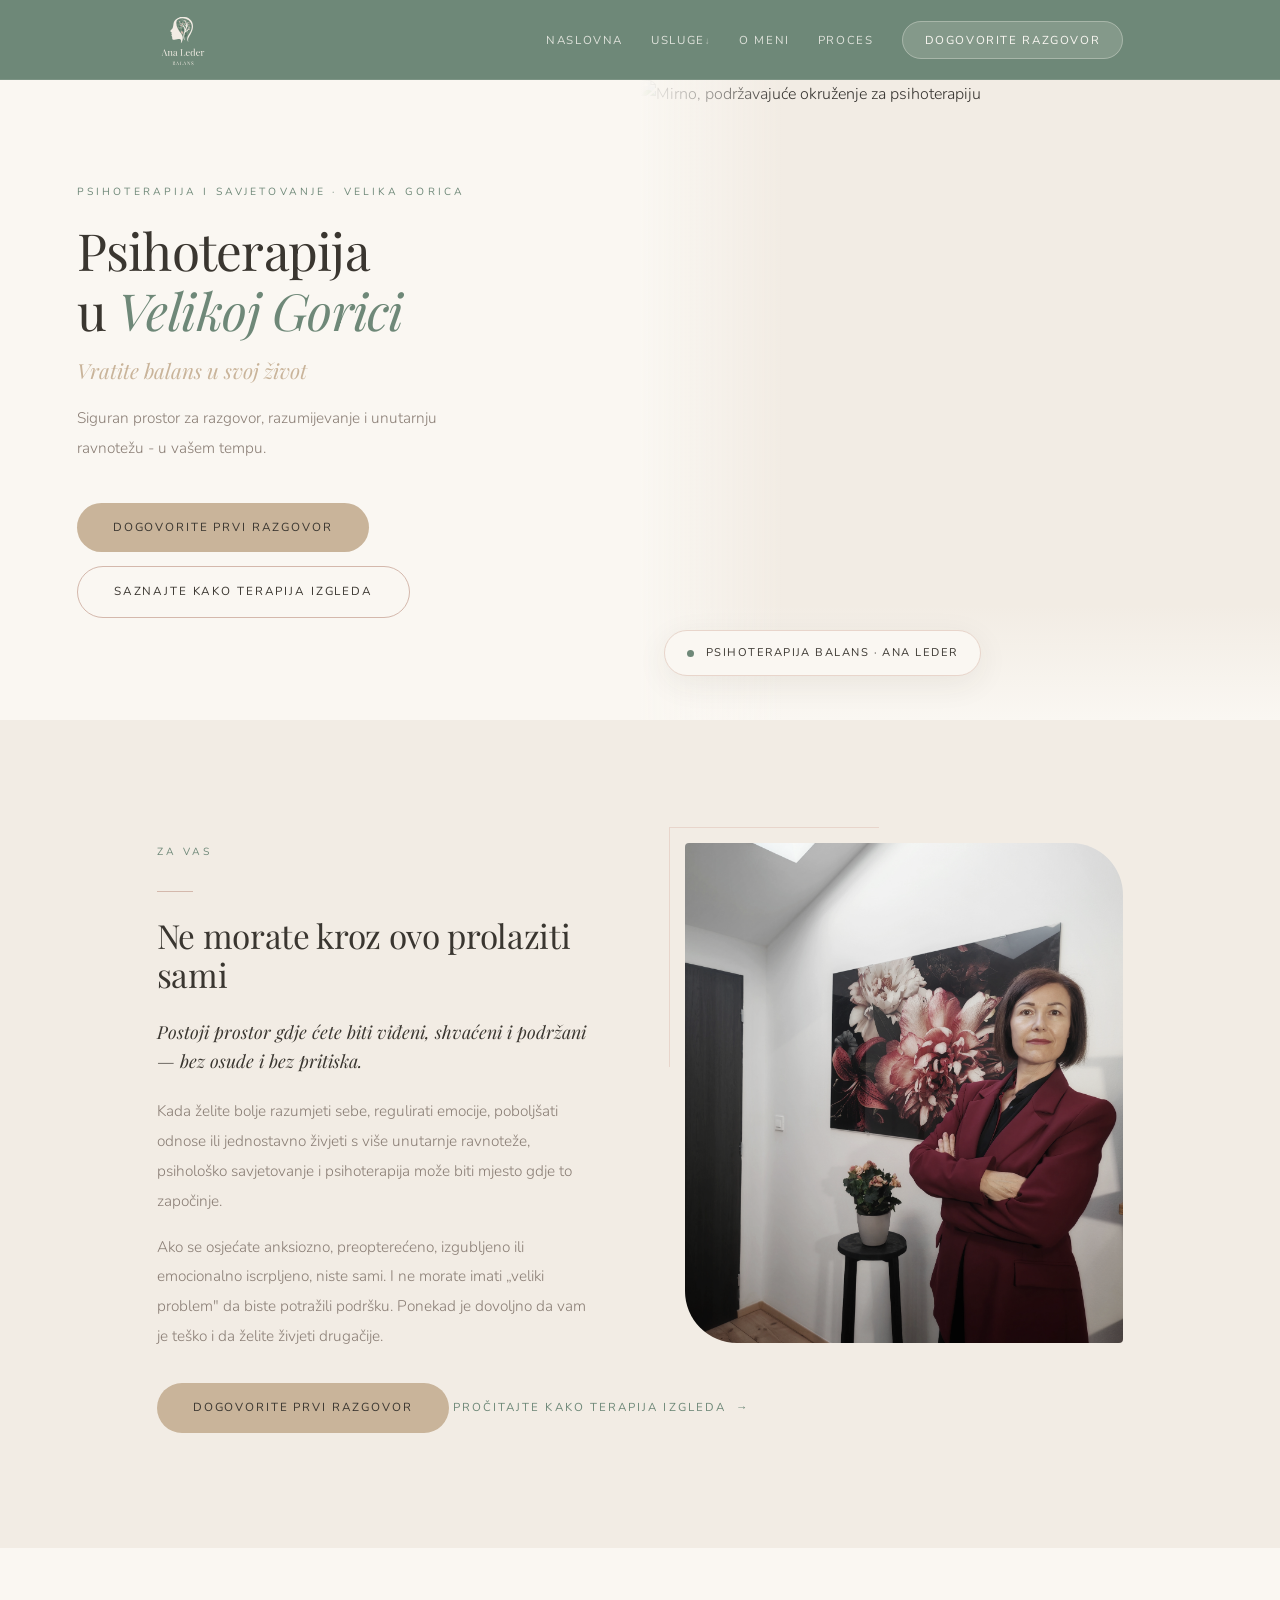
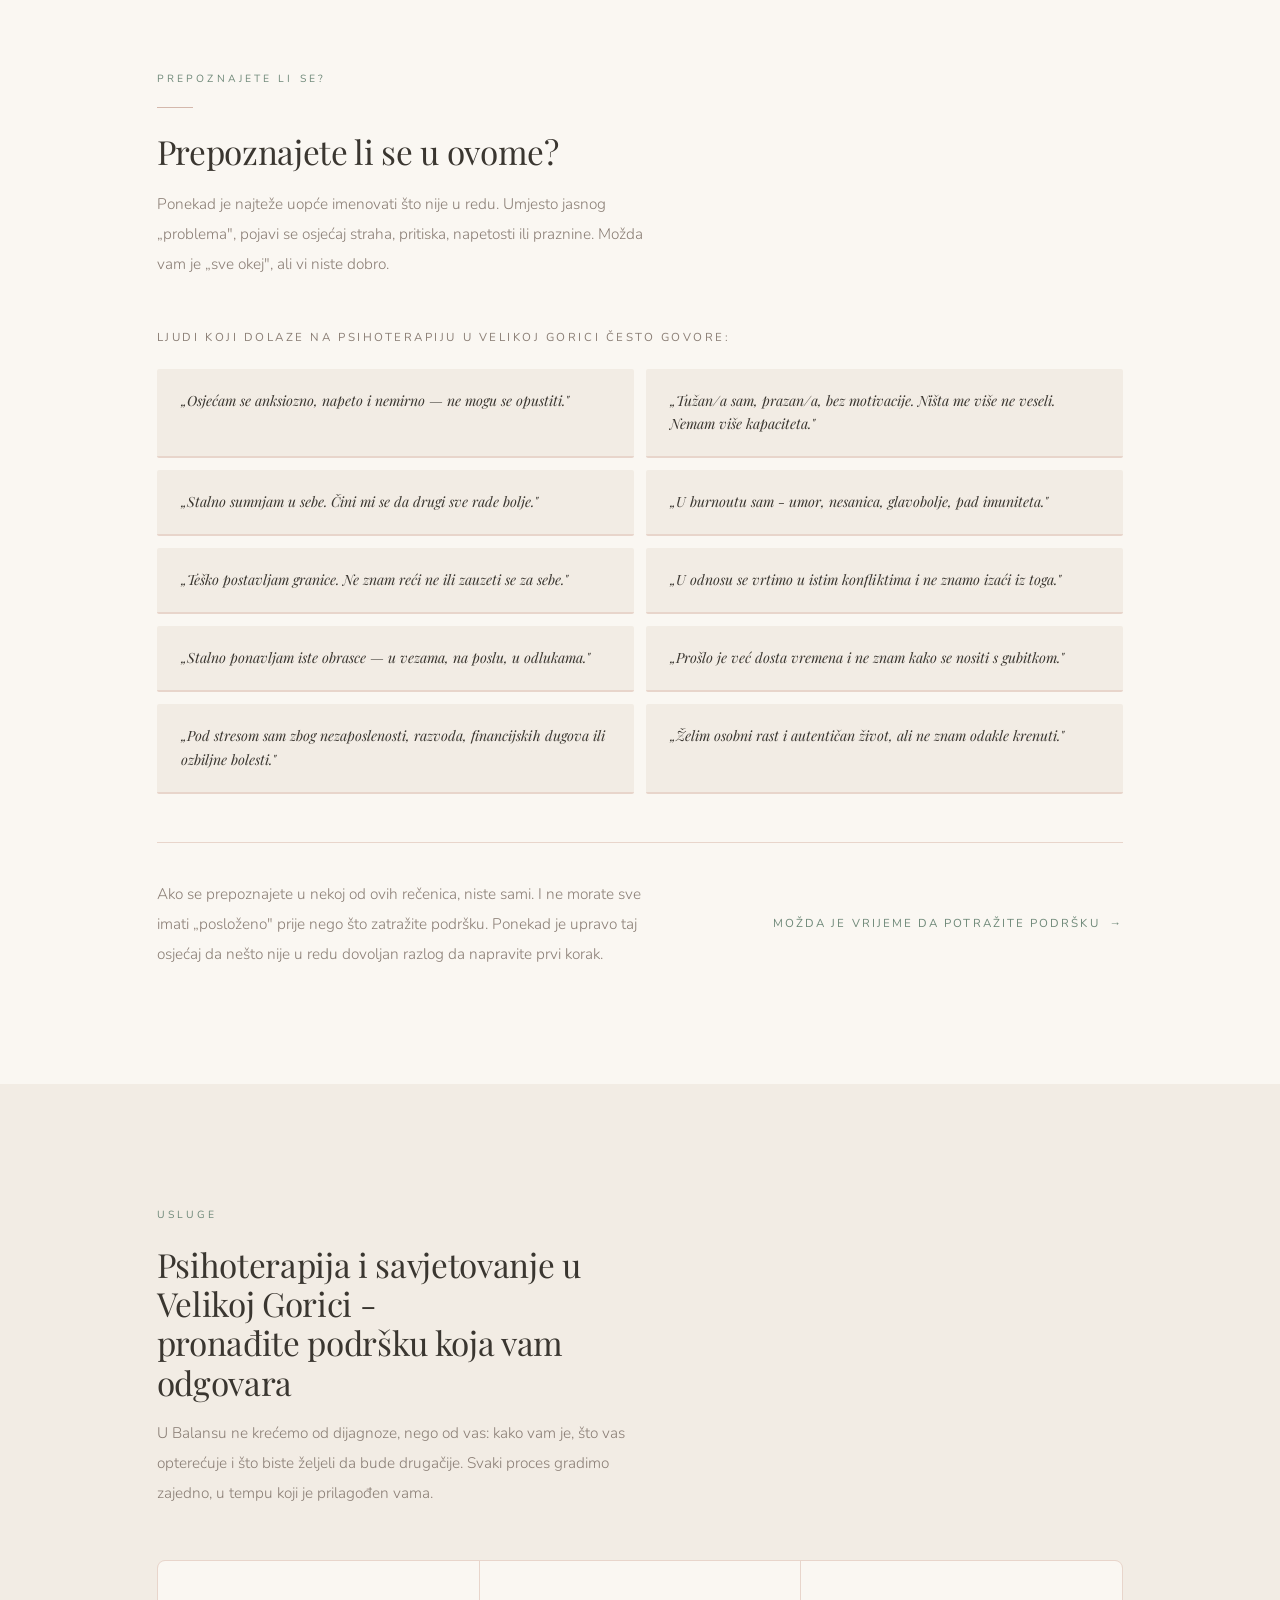
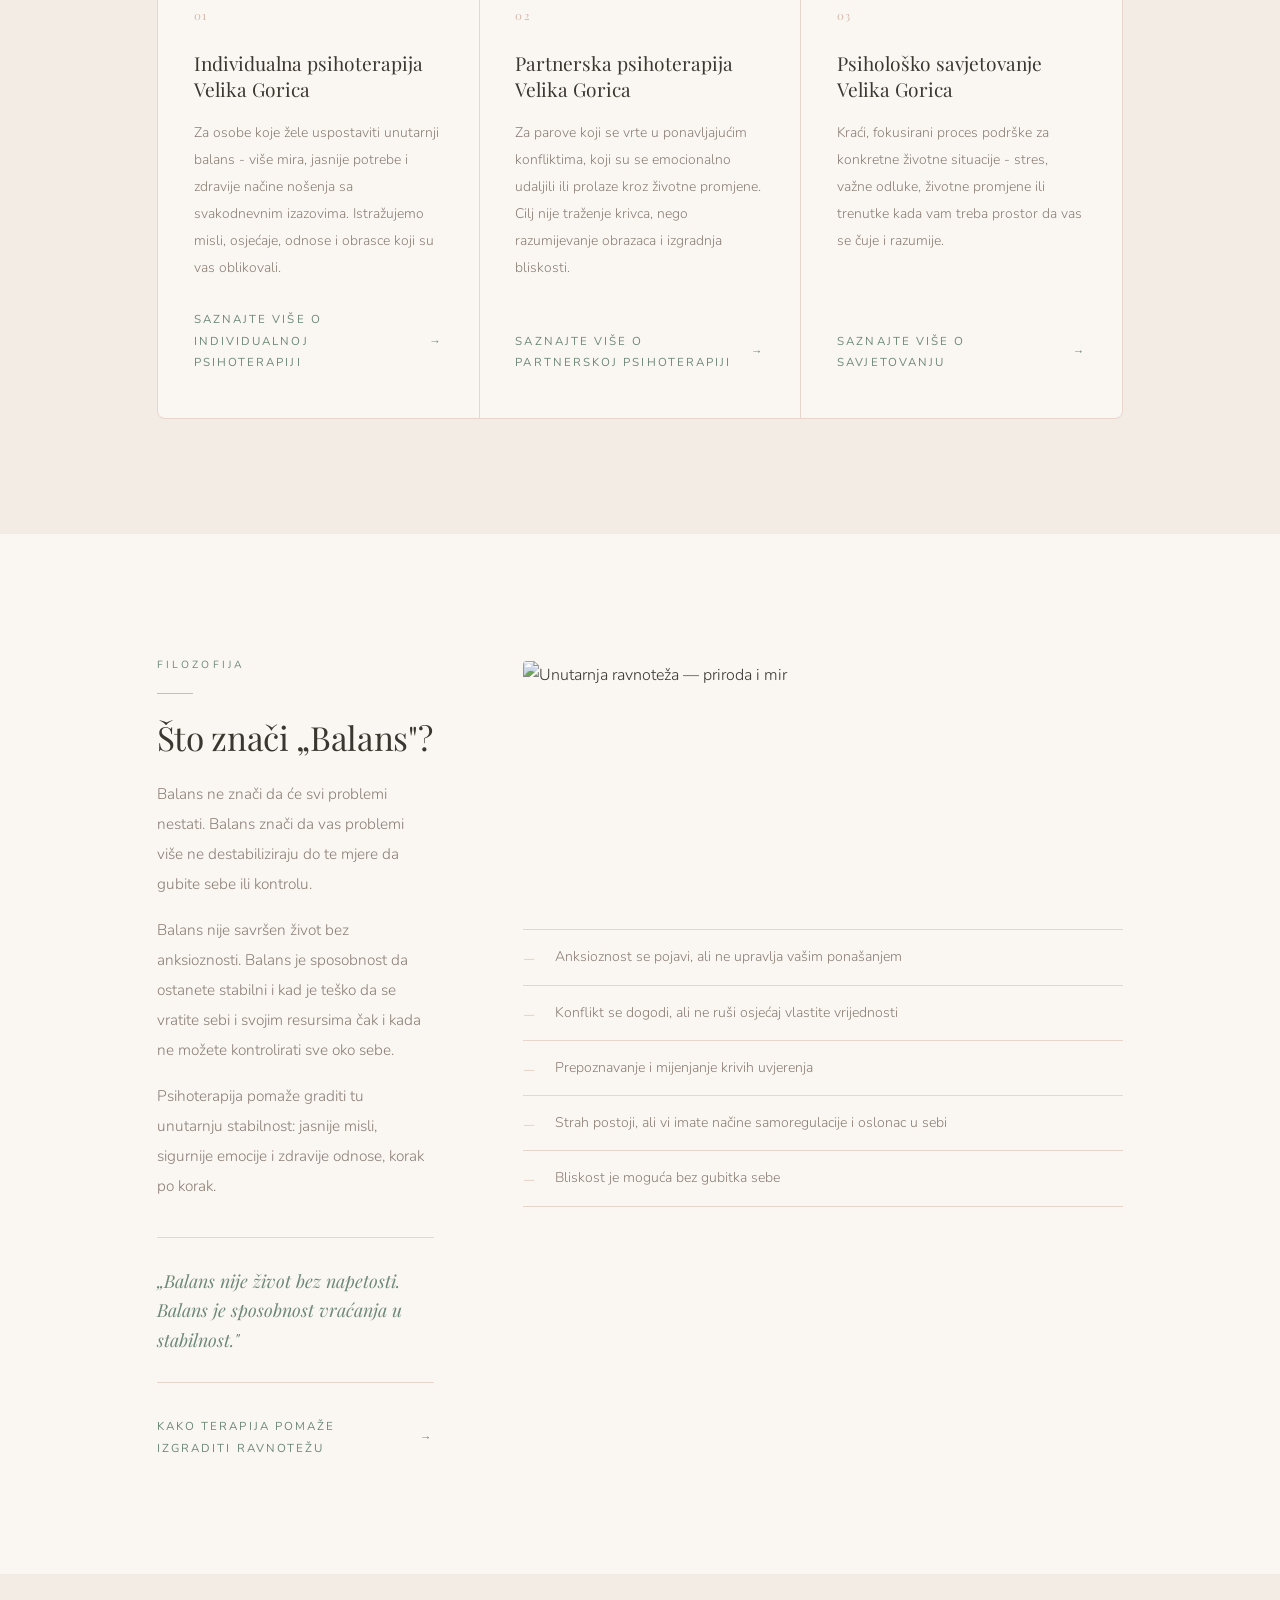
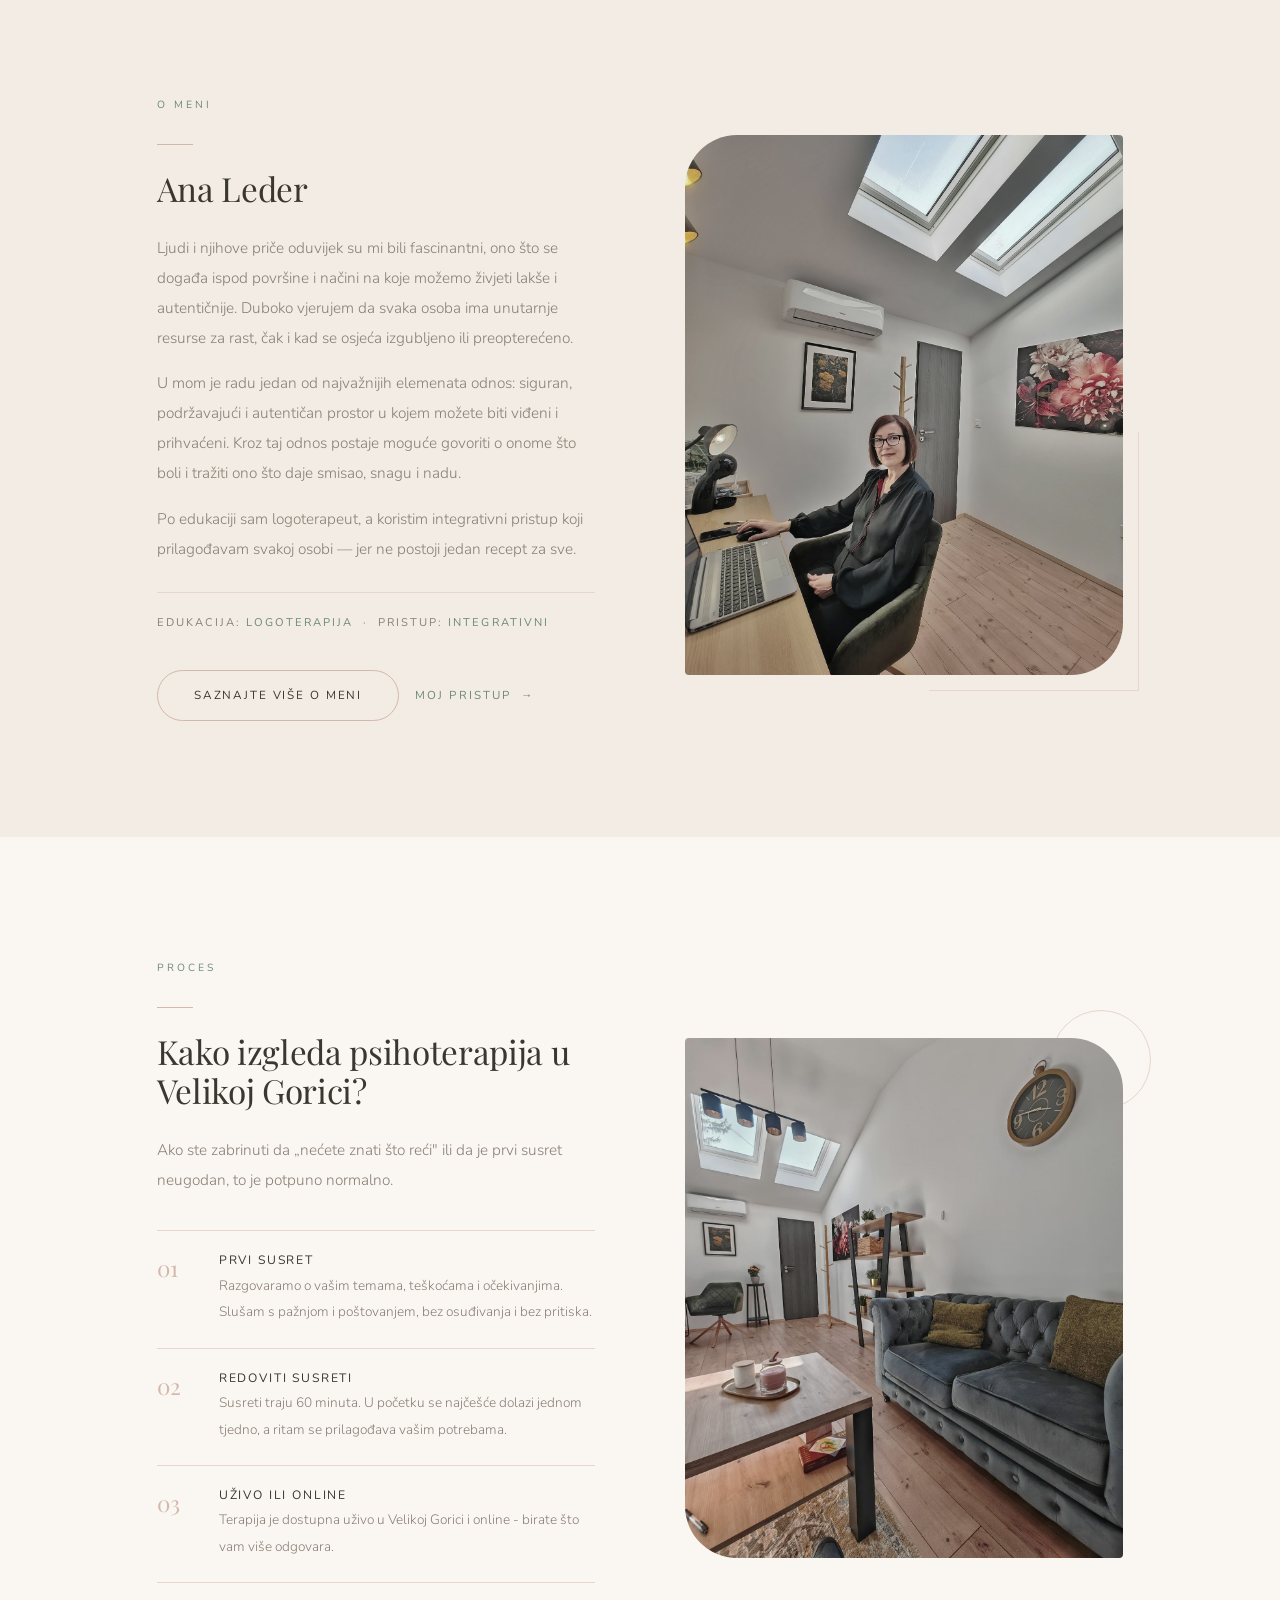
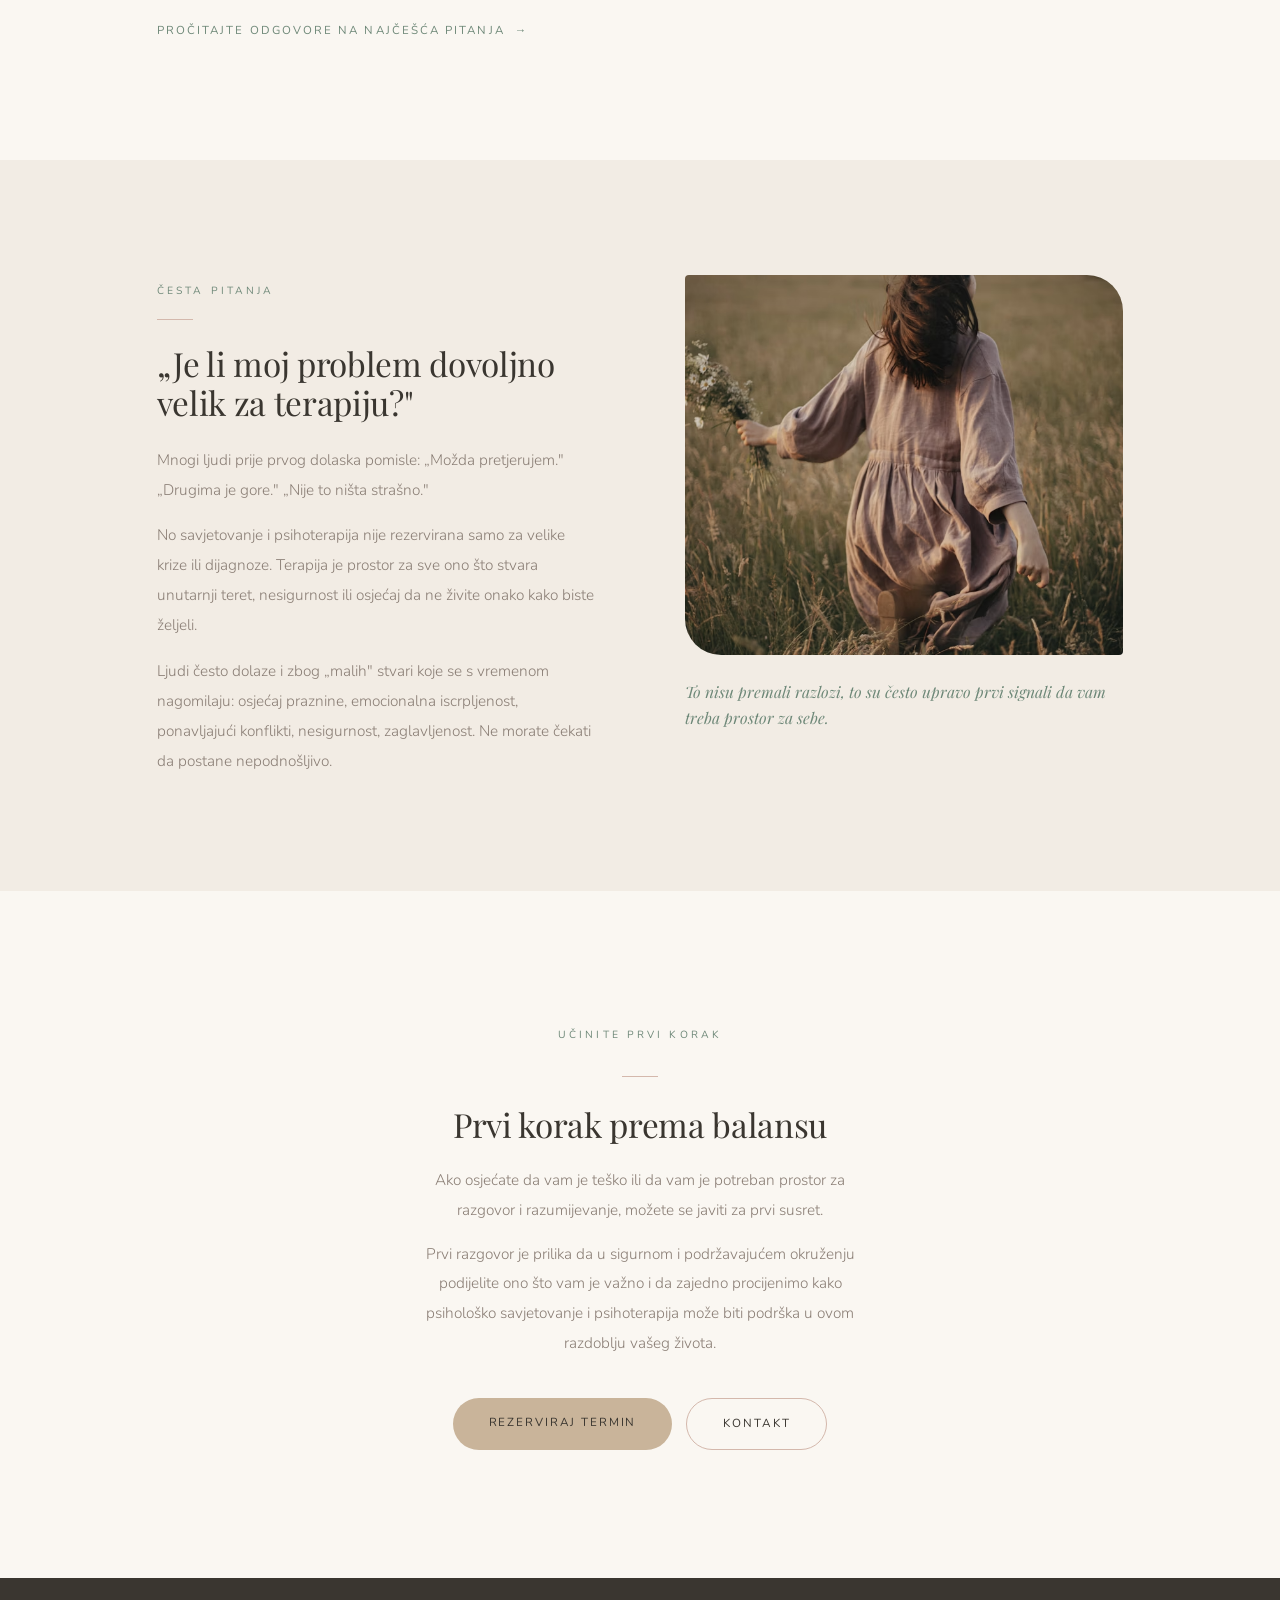
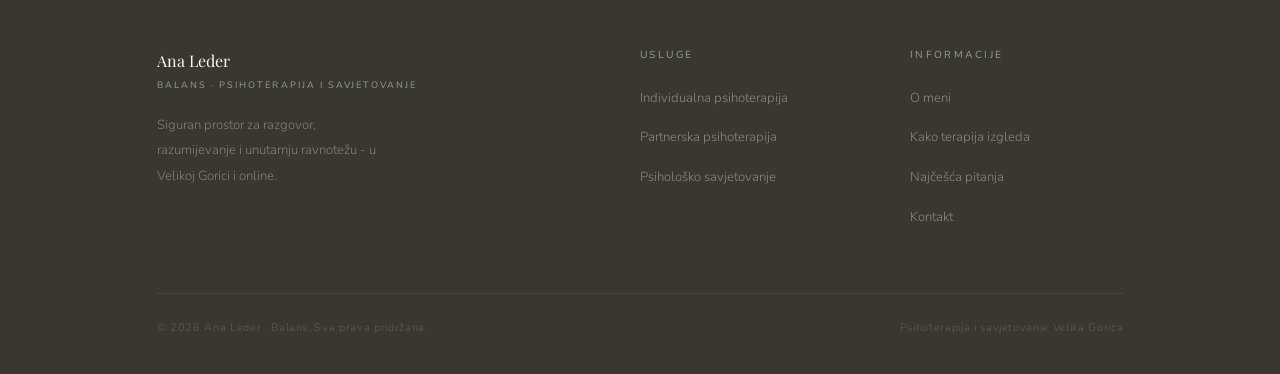
==== index.html @ d1ab754a "Update index.html" ====
<!DOCTYPE html>
<html lang="hr">
<head>
  <meta name="google-site-verification" content="-kLw0ZuczAHAKyEQ99xC3GhOdw5gzK8ocdklpjoWKtI" />
  <meta charset="UTF-8" />
  <meta name="viewport" content="width=device-width, initial-scale=1.0" />

  <!-- SEO -->
  <title>Psihoterapija Velika Gorica | Balans — Ana Leder</title>
  <meta name="description" content="Psihoterapija i savjetovanje u Velikoj Gorici. Individualna i partnerska psihoterapija u sigurnom, podržavajućem prostoru." />
  <meta name="robots" content="index, follow" />
  <link rel="canonical" href="https://psihoterapija-balans.hr/index.html" />

  <!-- Open Graph -->
  <meta property="og:title" content="Psihoterapija Velika Gorica | Balans — Ana Leder" />
  <meta property="og:description" content="Siguran prostor za razgovor, razumijevanje i unutarnju ravnotežu — u Velikoj Gorici i online." />
  <meta property="og:type" content="website" />
  <meta property="og:url" content="https://psihoterapija-balans.hr/" />

  <!-- Schema.org — lokalni biznis -->
  <script type="application/ld+json">
  {
    "@context": "https://schema.org",
    "@type": "MedicalBusiness",
    "name": "Balans — Ana Leder, psihoterapija i savjetovanje",
    "url": "https://psihoterapija-balans.hr",
    "telephone": "+385915246237",
    "email": "leder.ana@gmail.com",
    "address": {
      "@type": "PostalAddress",
      "streetAddress": "Zagrebačka ul. 37",
      "addressLocality": "Velika Gorica",
      "postalCode": "10410",
      "addressCountry": "HR"
    },
    "geo": {
      "@type": "GeoCoordinates",
      "latitude": 45.7153,
      "longitude": 16.0753
    },
    "priceRange": "€€",
    "description": "Psihoterapija i psihološko savjetovanje u Velikoj Gorici. Individualna i partnerska psihoterapija."
  }
  </script>

  <!-- Fonts -->
  <link rel="preconnect" href="https://fonts.googleapis.com" />
  <link rel="preconnect" href="https://fonts.gstatic.com" crossorigin />
  <link href="https://fonts.googleapis.com/css2?family=Playfair+Display:ital,wght@0,400;0,500;1,400;1,500&family=Nunito:wght@300;400&display=swap" rel="stylesheet" />

  <!-- Global CSS -->
  <link rel="stylesheet" href="css/style.css" />

  <!-- Stranica-specifični stilovi -->
  <style>

    /* ── PAGE OFFSET za fixed nav ── */
    body { padding-top: 0; }

    /* ══════════════════════════════════════
       SEKCIJA 1 — HERO
    ══════════════════════════════════════ */
    #hero {
      display: grid;
      grid-template-columns: 1fr 1fr;
      min-height: 62vh;
      padding-top: var(--nav-h);
      background: var(--cream);
    }

    .hero-l {
      display: flex; flex-direction: column; justify-content: center;
      padding: clamp(56px,8vw,110px) clamp(24px,4vw,64px) clamp(56px,8vw,110px) clamp(24px,6vw,96px);
    }
    .hero-l .label  { margin-bottom: 18px; }
    .hero-l h1      { margin-bottom: 10px; }
    .hero-l h1 em   { font-style: italic; color: var(--moss); }
    .hero-tagline {
      font-family: 'Playfair Display', serif; font-style: italic;
      font-size: clamp(1rem, 1.7vw, 1.3rem);
      color: var(--tan); margin-bottom: 12px;
    }
    .hero-sub {
      max-width: 44ch; margin-bottom: 40px;
      font-size: clamp(.88rem, 1.2vw, .98rem);
    }
    .hero-actions { display: flex; gap: 14px; flex-wrap: wrap; align-items: center; }

    /* Hero — desna strana slika */
    .hero-r {
      position: relative; overflow: hidden;
      background: var(--canvas);          /* placeholder dok nema slike */
    }
    .hero-r img {
      width: 100%; height: 100%;
      object-fit: cover; object-position: center 30%;
      filter: saturate(.72) brightness(.96);
    }
    /* Fade lijevo i dolje */
    .hero-r::after {
      content: ''; position: absolute; inset: 0;
      background:
        linear-gradient(to right, var(--cream) 0%, transparent 22%),
        linear-gradient(to top, var(--cream) 0%, transparent 18%);
      pointer-events: none;
    }

    /* Badge */
    .hero-badge {
      position: absolute; bottom: 44px; left: 24px; z-index: 2;
      background: var(--cream); border: 1px solid var(--clay-l);
      border-radius: 100px; padding: 12px 22px;
      display: flex; align-items: center; gap: 12px;
      box-shadow: 0 8px 32px rgba(58,54,48,.07);
    }
    .badge-dot { width: 7px; height: 7px; border-radius: 50%; background: var(--moss); flex-shrink: 0; }
    .hero-badge span {
      font-family: 'Nunito', sans-serif; font-size: .7rem; font-weight: 400;
      letter-spacing: .13em; text-transform: uppercase; color: var(--dark);
    }

    /* HERO RESPONSIVE */
    @media (max-width: 860px) {
      #hero { grid-template-columns: 1fr; min-height: auto; }
      .hero-r { display: none; }
      .hero-l { padding: 48px clamp(20px,5vw,40px) 56px; }
    }
    @media (max-width: 600px) {
      .hero-actions { flex-direction: column; align-items: stretch; }
      .hero-actions .btn { text-align: center; }
    }

    /* ══════════════════════════════════════
       SEKCIJA 2 — EMPATIJSKI UVOD
    ══════════════════════════════════════ */
    #empathy { background: var(--canvas); }

    .empathy-grid {
      display: grid;
      grid-template-columns: 1fr 1fr;
      gap: clamp(44px, 7vw, 100px);
      align-items: center;
    }
    .empathy-img {
      position: relative;
    }
    .empathy-img img {
      width: 100%; height: clamp(320px, 42vw, 500px);
      object-fit: cover;
      border-radius: 4px 52px 4px 52px;
      filter: saturate(.7);
    }
    /* Dekorativni okvir */
    .empathy-img::before {
      content: ''; position: absolute; top: -16px; left: -16px;
      width: 48%; height: 48%;
      border-top: 1px solid var(--clay-l); border-left: 1px solid var(--clay-l);
    }
    .empathy-text .italic-note {
      font-family: 'Playfair Display', serif; font-style: italic;
      font-size: clamp(.95rem, 1.4vw, 1.12rem);
      color: var(--dark); margin-bottom: 20px; line-height: 1.6;
    }
    .empathy-text p + p { margin-top: 16px; }

    @media (max-width: 860px) {
      .empathy-grid { grid-template-columns: 1fr; gap: 36px; }
      .empathy-img::before { display: none; }
      .empathy-img img { height: clamp(220px, 55vw, 360px); }
    }

    /* ══════════════════════════════════════
       SEKCIJA 3 — PREPOZNAVANJE
    ══════════════════════════════════════ */
    #recognition { background: var(--cream); }

    .rec-intro { max-width: 640px; margin-bottom: 52px; }
    .rec-intro h2 { margin-bottom: 18px; }
    .rec-intro p  { max-width: 56ch; }

    .quotes-grid {
      display: grid;
      grid-template-columns: repeat(2, 1fr);
      gap: 12px;
      margin-bottom: 48px;
    }
    .q-card {
      padding: 20px 24px;
      background: var(--canvas);
      border-bottom: 2px solid var(--clay-l);
      border-radius: 2px;
      font-family: 'Playfair Display', serif; font-style: italic;
      font-size: clamp(.86rem, 1.1vw, .94rem);
      color: var(--dark); line-height: 1.7;
      transition: border-color .22s, background .22s;
    }
    .q-card:hover { border-color: var(--moss); background: var(--cream); }

    .rec-footer {
      display: flex; justify-content: space-between;
      align-items: center; flex-wrap: wrap; gap: 24px;
      padding-top: 36px; border-top: 1px solid var(--clay-l);
    }
    .rec-footer p { max-width: 56ch; margin: 0; }

    @media (max-width: 600px) {
      .quotes-grid { grid-template-columns: 1fr; }
      .rec-footer { flex-direction: column; align-items: flex-start; }
    }

    /* ══════════════════════════════════════
       SEKCIJA 4 — USLUGE
    ══════════════════════════════════════ */
    #services { background: var(--canvas); }

    .s-header { margin-bottom: 52px; }
    .s-header h2 { margin-top: 16px; margin-bottom: 16px; max-width: 22ch; }
    .s-header p  { max-width: 52ch; }

    .s-grid {
      display: grid;
      grid-template-columns: repeat(3, 1fr);
      gap: 1px;
      background: var(--clay-l);
      border: 1px solid var(--clay-l);
      border-radius: 8px;
      overflow: hidden;
    }
    .s-card {
      background: var(--cream);
      padding: clamp(28px, 3.5vw, 48px) clamp(22px, 2.8vw, 36px);
      display: flex; flex-direction: column;
      transition: background .26s;
    }
    .s-card:hover { background: var(--canvas); }
    .s-num {
      font-family: 'Playfair Display', serif; font-size: .72rem;
      color: var(--clay); letter-spacing: .1em; margin-bottom: 24px;
      display: block;
    }
    .s-card h3 { margin-bottom: 16px; line-height: 1.35; }
    .s-card p  { font-size: .87rem; margin-bottom: 28px; flex: 1; }

    @media (max-width: 860px) {
      .s-grid { grid-template-columns: 1fr; }
    }

    /* ══════════════════════════════════════
       SEKCIJA 5 — ŠTO ZNAČI BALANS
    ══════════════════════════════════════ */
    #meaning { background: var(--cream); }

    .meaning-grid {
      display: grid;
      grid-template-columns: 1fr 1fr;
      gap: clamp(44px, 7vw, 100px);
      align-items: start;
    }
    .meaning-l h2 { margin-bottom: 22px; }
    .meaning-l p + p { margin-top: 16px; }

    .m-quote {
      margin-top: 36px; padding: 28px 0;
      border-top: 1px solid var(--clay-l);
      border-bottom: 1px solid var(--clay-l);
    }
    .m-quote blockquote {
      font-family: 'Playfair Display', serif; font-style: italic;
      font-size: clamp(.95rem, 1.4vw, 1.12rem);
      color: var(--moss); line-height: 1.65;
    }

    .meaning-r { padding-top: 12px; }
    .meaning-r-img {
      width: 100%; height: clamp(180px, 22vw, 240px);
      object-fit: cover;
      border-radius: 4px 36px 4px 36px;
      filter: saturate(.65);
      margin-bottom: 28px;
    }
    .m-list { list-style: none; }
    .m-list li {
      display: grid; grid-template-columns: 18px 1fr; gap: 14px;
      align-items: start; padding: 15px 0;
      border-bottom: 1px solid var(--clay-l);
      font-size: .88rem; color: var(--muted); font-weight: 300; line-height: 1.65;
    }
    .m-list li:first-child { border-top: 1px solid var(--clay-l); }
    .m-list li::before {
      content: '—'; color: var(--clay);
      font-family: 'Playfair Display', serif; margin-top: 1px;
    }

    @media (max-width: 860px) {
      .meaning-grid { grid-template-columns: 1fr; gap: 40px; }
    }

    /* ══════════════════════════════════════
       SEKCIJA 6 — O MENI (kratko)
    ══════════════════════════════════════ */
    #about-short { background: var(--canvas); }

    /* reuse .two-col + .text-block + .photo-wrap iz global CSS */

    /* Mobilna slika unutar text-blocka — sakrivena na desktopu */
    .about-mob-img { display: none; }

    @media (max-width: 860px) {
      /* Prikaži dupliciranu sliku između h2 i teksta */
      .about-mob-img {
        display: block;
        width: 100%;
        height: clamp(240px, 56vw, 360px);
        object-fit: cover;
        border-radius: 4px 52px 4px 52px;
        filter: saturate(.72);
        margin: 20px 0 24px;
      }
      /* Sakrij originalnu foto-wrap (desktop layout slika) */
      #about-short .photo-wrap { display: none; }
      /* Text-block zauzima punu širinu */
      #about-short .two-col.flip { flex-direction: column; }
    }

    /* ══════════════════════════════════════
       SEKCIJA 7 — KAKO TERAPIJA IZGLEDA
    ══════════════════════════════════════ */
    #how-short { background: var(--cream); }

    /* reuse .steps iz global CSS */

    /* ══════════════════════════════════════
       SEKCIJA 8 — OBJECTION
    ══════════════════════════════════════ */
    #objection { background: var(--canvas); }

    .obj-grid {
      display: grid;
      grid-template-columns: 1fr 1fr;
      gap: clamp(44px, 7vw, 100px);
      align-items: start;
    }
    .obj-l h2      { margin-bottom: 22px; }
    .obj-l p + p   { margin-top: 16px; }
    .obj-l .actions { margin-top: 36px; }

    .obj-points { margin-bottom: 24px; }
    .obj-pt {
      display: grid; grid-template-columns: 18px 1fr; gap: 14px;
      align-items: start; padding: 17px 0;
      border-bottom: 1px solid var(--clay-l);
    }
    .obj-pt:first-child { border-top: 1px solid var(--clay-l); }
    .obj-pt::before { content: '◦'; color: var(--clay); font-size: 1.1rem; margin-top: 1px; }
    .obj-pt p { margin: 0; font-size: .88rem; }
    .obj-note {
      font-family: 'Playfair Display', serif; font-style: italic;
      font-size: .98rem; color: var(--moss); line-height: 1.6; margin-top: 20px;
    }

    @media (max-width: 860px) {
      .obj-grid { grid-template-columns: 1fr; gap: 40px; }
    }

    /* ══════════════════════════════════════
       SEKCIJA 9 — ZAVRŠNI CTA
    ══════════════════════════════════════ */
    #cta-final {
      padding: clamp(80px, 10vw, 140px) 0;
      background: var(--cream);
      position: relative; overflow: hidden;
    }
    #cta-final::before {
      content: ''; position: absolute; inset: 0;
      /* Zamijeni s pravom slikom: */
      background: url('slike/cta-bg.jpg') center/cover no-repeat;
      opacity: .06; filter: saturate(.2);
    }
    .cta-box {
      position: relative; z-index: 1;
      max-width: 600px; margin: 0 auto; text-align: center;
    }
    .cta-box h2    { margin-bottom: 20px; }
    .cta-box p     { max-width: 52ch; margin: 0 auto; }
    .cta-box p + p { margin-top: 14px; }
    .cta-btns {
      margin-top: 40px;
      display: flex; gap: 14px; justify-content: center; flex-wrap: wrap;
    }

  </style>
</head>

<body>

<!-- ═══════════════════════════ HEADER ═══════════════════════════ -->
<nav id="site-nav">
  <div class="wrap nav-i">
    <a href="index.html" class="nav-logo" aria-label="Balans Ana Leder — povratak na naslovnicu">
      <img src="slike/PsihoterapijaBalanslogo.svg" alt="Balans — Ana Leder, psihoterapija i savjetovanje" width="52" height="52" />
    </a>
    <button class="nav-burger" id="burger" aria-label="Otvori izbornik" aria-expanded="false">
      <span></span><span></span><span></span>
    </button>
    <ul class="nav-links" id="nav-links" role="list">
      <li><a href="index.html">Naslovna</a></li>
      <li class="has-dropdown">
        <a href="#" aria-haspopup="true">Usluge</a>
        <ul class="dropdown" role="list">
          <li><a href="individualna-psihoterapija.html">Individualna psihoterapija</a></li>
          <li><a href="partnerska-psihoterapija.html">Partnerska psihoterapija</a></li>
          <li><a href="psiholosko-savjetovanje.html">Psihološko savjetovanje</a></li>
        </ul>
      </li>
      <li><a href="o-meni.html">O meni</a></li>
      <li><a href="proces-pitanja.html">Proces</a></li>
      <li><a href="kontakt.html" class="ncta">Dogovorite razgovor</a></li>
    </ul>
  </div>
</nav>
<!-- /HEADER -->


<main>

  <!-- ══════════════════════════════════════════════════════════
       SEKCIJA 1 — HERO
  ══════════════════════════════════════════════════════════ -->
  <section id="hero" aria-label="Uvod">
    <div class="hero-l">
      <span class="label">Psihoterapija i savjetovanje · Velika Gorica</span>
      <h1>Psihoterapija <br> u <em>Velikoj Gorici</em></h1>
      <p class="hero-tagline">Vratite balans u svoj život</p>
      <p class="hero-sub">Siguran prostor za razgovor, razumijevanje i unutarnju ravnotežu - u vašem tempu.</p>
      <div class="hero-actions">
        <a href="kontakt.html" class="btn btn-dark">Dogovorite prvi razgovor</a>
        <a href="proces-pitanja.html" class="btn btn-ghost">Saznajte kako terapija izgleda</a>
      </div>
    </div>

    <div class="hero-r">
      <!--
        PLACEHOLDER — zamijeni s pravom slikom:
        <img src="slike/hero-naslovna.jpg" alt="Mirno, podržavajuće okruženje za psihoterapiju" width="900" height="900" />
      -->
      <img
        src="slike/Psihoterapijabalansnature.jpeg"
        alt="Mirno, podržavajuće okruženje za psihoterapiju"
        width="900" height="900"
        loading="eager"
      />
      <!-- Badge -->
      <div class="hero-badge">
        <span class="badge-dot"></span>
        <span>Psihoterapija Balans · Ana Leder</span>
      </div>
    </div>
  </section>


  <!-- ══════════════════════════════════════════════════════════
       SEKCIJA 2 — EMPATIJSKI UVOD
  ══════════════════════════════════════════════════════════ -->
  <section id="empathy" class="section" aria-label="Empatijski uvod">
    <div class="wrap">
      <div class="empathy-grid">

        <div class="empathy-text text-block rv">
          <span class="label">Za vas</span>
          <div class="rule" style="margin-top:14px;"></div>
          <h2>Ne morate kroz ovo prolaziti sami</h2>
          <p class="italic-note">Postoji prostor gdje ćete biti viđeni, shvaćeni i podržani — bez osude i bez pritiska.</p>
          <p>Kada želite bolje razumjeti sebe, regulirati emocije, poboljšati odnose ili jednostavno živjeti s više unutarnje ravnoteže, psihološko savjetovanje i psihoterapija može biti mjesto gdje to započinje.</p>
          <p>Ako se osjećate anksiozno, preopterećeno, izgubljeno ili emocionalno iscrpljeno, niste sami. I ne morate imati „veliki problem" da biste potražili podršku. Ponekad je dovoljno da vam je teško i da želite živjeti drugačije.</p>
        </div>

        <div class="empathy-img rv">
          <!--
            PLACEHOLDER — zamijeni s pravom slikom:
            <img src="slike/empathy.jpg" alt="Siguran prostor za razgovor" width="600" height="500" loading="lazy" />
          -->
          <img
            src="slike/AnaLederBalans.jpg"
            alt="Siguran prostor za razgovor i podršku"
            width="600" height="500" loading="lazy"
          />
        </div>

      </div>

      <div class="actions" style="margin-top:32px;">
        <a href="kontakt.html" class="btn btn-dark">Dogovorite prvi razgovor</a>
        <a href="proces-pitanja.html" class="link-arrow">Pročitajte kako terapija izgleda</a>
      </div>
    </div>
  </section>


  <!-- ══════════════════════════════════════════════════════════
       SEKCIJA 3 — PREPOZNAVANJE
  ══════════════════════════════════════════════════════════ -->
  <section id="recognition" class="section" aria-label="Prepoznajete li se u ovome">
    <div class="wrap">

      <div class="rec-intro rv">
        <span class="label">Prepoznajete li se?</span>
        <div class="rule" style="margin-top:14px;"></div>
        <h2>Prepoznajete li se u ovome?</h2>
        <p>Ponekad je najteže uopće imenovati što nije u redu. Umjesto jasnog „problema", pojavi se osjećaj straha, pritiska, napetosti ili praznine. Možda vam je „sve okej", ali vi niste dobro.</p>
      </div>

      <h3 style="font-family:'Nunito',sans-serif; font-size:.72rem; font-weight:400; letter-spacing:.22em; text-transform:uppercase; color:var(--muted); margin-bottom:24px;" class="rv">
        Ljudi koji dolaze na psihoterapiju u Velikoj Gorici često govore:
      </h3>

      <div class="quotes-grid">
        <div class="q-card rv">„Osjećam se anksiozno, napeto i nemirno — ne mogu se opustiti."</div>
        <div class="q-card rv">„Tužan/a sam, prazan/a, bez motivacije. Ništa me više ne veseli. Nemam više kapaciteta."</div>
        <div class="q-card rv">„Stalno sumnjam u sebe. Čini mi se da drugi sve rade bolje."</div>
        <div class="q-card rv">„U burnoutu sam - umor, nesanica, glavobolje, pad imuniteta."</div>
        <div class="q-card rv">„Teško postavljam granice. Ne znam reći ne ili zauzeti se za sebe."</div>
        <div class="q-card rv">„U odnosu se vrtimo u istim konfliktima i ne znamo izaći iz toga."</div>
        <div class="q-card rv">„Stalno ponavljam iste obrasce — u vezama, na poslu, u odlukama."</div>
        <div class="q-card rv">„Prošlo je već dosta vremena i ne znam kako se nositi s gubitkom."</div>
        <div class="q-card rv">„Pod stresom sam zbog nezaposlenosti, razvoda, financijskih dugova ili ozbiljne bolesti."</div>
        <div class="q-card rv">„Želim osobni rast i autentičan život, ali ne znam odakle krenuti."</div>
      </div>

      <div class="rec-footer rv">
        <p>Ako se prepoznajete u nekoj od ovih rečenica, niste sami. I ne morate sve imati „posloženo" prije nego što zatražite podršku. Ponekad je upravo taj osjećaj da nešto nije u redu dovoljan razlog da napravite prvi korak.</p>
        <a href="kontakt.html" class="link-arrow">Možda je vrijeme da potražite podršku</a>
      </div>

    </div>
  </section>


  <!-- ══════════════════════════════════════════════════════════
       SEKCIJA 4 — USLUGE
  ══════════════════════════════════════════════════════════ -->
  <section id="services" class="section" aria-label="Usluge">
    <div class="wrap">

      <div class="s-header rv">
        <span class="label">Usluge</span>
        <h2>Psihoterapija i savjetovanje u Velikoj Gorici -<br>pronađite podršku koja vam odgovara</h2>
        <p>U Balansu ne krećemo od dijagnoze, nego od vas: kako vam je, što vas opterećuje i što biste željeli da bude drugačije. Svaki proces gradimo zajedno, u tempu koji je prilagođen vama.</p>
      </div>

      <div class="s-grid">

        <article class="s-card rv">
          <span class="s-num">01</span>
          <h3>Individualna psihoterapija Velika Gorica</h3>
          <p>Za osobe koje žele uspostaviti unutarnji balans - više mira, jasnije potrebe i zdravije načine nošenja sa svakodnevnim izazovima. Istražujemo misli, osjećaje, odnose i obrasce koji su vas oblikovali.</p>
          <a href="individualna-psihoterapija.html" class="link-arrow">Saznajte više o individualnoj psihoterapiji</a>
        </article>

        <article class="s-card rv">
          <span class="s-num">02</span>
          <h3>Partnerska psihoterapija Velika Gorica</h3>
          <p>Za parove koji se vrte u ponavljajućim konfliktima, koji su se emocionalno udaljili ili prolaze kroz životne promjene. Cilj nije traženje krivca, nego razumijevanje obrazaca i izgradnja bliskosti.</p>
          <a href="partnerska-psihoterapija.html" class="link-arrow">Saznajte više o partnerskoj psihoterapiji</a>
        </article>

        <article class="s-card rv">
          <span class="s-num">03</span>
          <h3>Psihološko savjetovanje Velika Gorica</h3>
          <p>Kraći, fokusirani proces podrške za konkretne životne situacije - stres, važne odluke, životne promjene ili trenutke kada vam treba prostor da vas se čuje i razumije.</p>
          <a href="psiholosko-savjetovanje.html" class="link-arrow">Saznajte više o savjetovanju</a>
        </article>

      </div>
    </div>
  </section>


  <!-- ══════════════════════════════════════════════════════════
       SEKCIJA 5 — ŠTO ZNAČI "BALANS"
  ══════════════════════════════════════════════════════════ -->
  <section id="meaning" class="section" aria-label="Što znači Balans">
    <div class="wrap">
      <div class="meaning-grid">

        <div class="meaning-l rv">
          <span class="label">Filozofija</span>
          <div class="rule" style="margin-top:14px;"></div>
          <h2>Što znači „Balans"?</h2>
          <p>Balans ne znači da će svi problemi nestati. Balans znači da vas problemi više ne destabiliziraju do te mjere da gubite sebe ili kontrolu.</p>
          <p>Balans nije savršen život bez anksioznosti. Balans je sposobnost da ostanete stabilni i kad je teško da se vratite sebi i svojim resursima čak i kada ne možete kontrolirati sve oko sebe.</p>
          <p>Psihoterapija pomaže graditi tu unutarnju stabilnost: jasnije misli, sigurnije emocije i zdravije odnose, korak po korak.</p>
          <div class="m-quote">
            <blockquote>„Balans nije život bez napetosti. Balans je sposobnost vraćanja u stabilnost."</blockquote>
          </div>
          <div style="margin-top:28px;">
            <a href="proces-pitanja.html" class="link-arrow">Kako terapija pomaže izgraditi ravnotežu</a>
          </div>
        </div>

        <div class="meaning-r rv">
          <!--
            PLACEHOLDER — zamijeni s pravom slikom:
            <img class="meaning-r-img" src="slike/balans.jpg" alt="Unutarnja ravnoteža i mir" width="600" height="240" loading="lazy" />
          -->
          <img
            class="meaning-r-img"
            src="slike/Psihoterapijabalansnature.jpeg"
            alt="Unutarnja ravnoteža — priroda i mir"
            width="600" height="240" loading="lazy"
          />
          <ul class="m-list">
            <li>Anksioznost se pojavi, ali ne upravlja vašim ponašanjem</li>
            <li>Konflikt se dogodi, ali ne ruši osjećaj vlastite vrijednosti</li>
            <li>Prepoznavanje i mijenjanje krivih uvjerenja</li>
            <li>Strah postoji, ali vi imate načine samoregulacije i oslonac u sebi</li>
            <li>Bliskost je moguća bez gubitka sebe</li>
          </ul>
        </div>

      </div>
    </div>
  </section>


  <!-- ══════════════════════════════════════════════════════════
       SEKCIJA 6 — O MENI (kratko)
  ══════════════════════════════════════════════════════════ -->
  <section id="about-short" class="section" aria-label="O meni">
    <div class="wrap">
      <div class="two-col flip">

        <div class="photo-wrap frame-br rv">
          <!--
            PLACEHOLDER — zamijeni s Aninom fotografijom:
            <img class="photo-main photo-r2" src="slike/ana-leder.jpg" alt="Ana Leder, psihoterapeutkinja u Velikoj Gorici" width="600" height="540" loading="lazy" />
          -->
          <img
            class="photo-main photo-r2"
            src="slike/PsihoterapijaBalansVelikaGoricaAnaLeder.jpg"
            alt="Ana Leder, psihoterapeutkinja u Velikoj Gorici"
            width="600" height="540" loading="lazy"
          />
        </div>

        <div class="text-block rv">
          <span class="label">O meni</span>
          <div class="rule" style="margin-top:14px;"></div>
          <h2>Ana Leder</h2>
          <img
            src="slike/PsihoterapijaBalansVelikaGoricaAnaLeder.jpg"
            alt="Ana Leder, psihoterapeutkinja u Velikoj Gorici"
            width="600" height="540" loading="lazy"
            class="about-mob-img"
          />
          <p>Ljudi i njihove priče oduvijek su mi bili fascinantni, ono što se događa ispod površine i načini na koje možemo živjeti lakše i autentičnije. Duboko vjerujem da svaka osoba ima unutarnje resurse za rast, čak i kad se osjeća izgubljeno ili preopterećeno.</p>
          <p>U mom je radu jedan od najvažnijih elemenata odnos: siguran, podržavajući i autentičan prostor u kojem možete biti viđeni i prihvaćeni. Kroz taj odnos postaje moguće govoriti o onome što boli i tražiti ono što daje smisao, snagu i nadu.</p>
          <p>Po edukaciji sam logoterapeut, a koristim integrativni pristup koji prilagođavam svakoj osobi — jer ne postoji jedan recept za sve.</p>
          <div class="about-cred">Edukacija: <strong>Logoterapija</strong> &nbsp;·&nbsp; Pristup: <strong>Integrativni</strong></div>
          <div class="actions">
            <a href="o-meni.html" class="btn btn-ghost">Saznajte više o meni</a>
            <a href="o-meni.html" class="link-arrow">Moj pristup</a>
          </div>
        </div>

      </div>
    </div>
  </section>


  <!-- ══════════════════════════════════════════════════════════
       SEKCIJA 7 — KAKO TERAPIJA IZGLEDA
  ══════════════════════════════════════════════════════════ -->
  <section id="how-short" class="section" aria-label="Kako izgleda psihoterapija">
    <div class="wrap">
      <div class="two-col">

        <div class="text-block rv">
          <span class="label">Proces</span>
          <div class="rule" style="margin-top:14px;"></div>
          <h2>Kako izgleda psihoterapija u Velikoj Gorici?</h2>
          <p style="margin-bottom:36px;">Ako ste zabrinuti da „nećete znati što reći" ili da je prvi susret neugodan, to je potpuno normalno.</p>

          <div class="steps">
            <div class="step">
              <span class="step-n">01</span>
              <div class="step-b">
                <h4>Prvi susret</h4>
                <p>Razgovaramo o vašim temama, teškoćama i očekivanjima. Slušam s pažnjom i poštovanjem, bez osuđivanja i bez pritiska.</p>
              </div>
            </div>
            <div class="step">
              <span class="step-n">02</span>
              <div class="step-b">
                <h4>Redoviti susreti</h4>
                <p>Susreti traju 60 minuta. U početku se najčešće dolazi jednom tjedno, a ritam se prilagođava vašim potrebama.</p>
              </div>
            </div>
            <div class="step">
              <span class="step-n">03</span>
              <div class="step-b">
                <h4>Uživo ili online</h4>
                <p>Terapija je dostupna uživo u Velikoj Gorici i online - birate što vam više odgovara.</p>
              </div>
            </div>
          </div>

          <div style="margin-top:32px;">
            <a href="proces-pitanja.html" class="link-arrow">Pročitajte odgovore na najčešća pitanja</a>
          </div>
        </div>

        <div class="photo-wrap circle-accent rv">
          <!--
            PLACEHOLDER — zamijeni s pravom slikom:
            <img class="photo-main photo-r3" src="slike/terapija-prostor.jpg" alt="Terapijski prostor u Velikoj Gorici" width="600" height="520" loading="lazy" />
          -->
          <img
            class="photo-main photo-r3"
            src="slike/PsihoterapijaBalansVelikaGoricainterije.jpeg"
            alt="Terapijski prostor — mir i povjerenje"
            width="600" height="520" loading="lazy"
          />
        </div>

      </div>
    </div>
  </section>


  <!-- ══════════════════════════════════════════════════════════
       SEKCIJA 8 — OBJECTION
  ══════════════════════════════════════════════════════════ -->
  <section id="objection" class="section" aria-label="Je li moj problem dovoljno velik">
    <div class="wrap">
      <div class="obj-grid">

        <div class="obj-l rv">
          <span class="label">Česta pitanja</span>
          <div class="rule" style="margin-top:14px;"></div>
          <h2>„Je li moj problem dovoljno velik za terapiju?"</h2>
          <p>Mnogi ljudi prije prvog dolaska pomisle: „Možda pretjerujem." „Drugima je gore." „Nije to ništa strašno."</p>
          <p>No savjetovanje i psihoterapija nije rezervirana samo za velike krize ili dijagnoze. Terapija je prostor za sve ono što stvara unutarnji teret, nesigurnost ili osjećaj da ne živite onako kako biste željeli.</p>
          <p>Ljudi često dolaze i zbog „malih" stvari koje se s vremenom nagomilaju: osjećaj praznine, emocionalna iscrpljenost, ponavljajući konflikti, nesigurnost, zaglavljenost. Ne morate čekati da postane nepodnošljivo.</p>
        </div>

        <div class="rv">
          <!--
            PLACEHOLDER:
            <img src="slike/objection.jpg" alt="Siguran prostor za sve životne teškoće" ... />
          -->
          <img
            src="slike/Naturehappy.avif"
            alt="Siguran prostor za sve životne teškoće"
            width="600" height="380" loading="lazy"
            style="width:100%; height:clamp(220px,30vw,380px); object-fit:cover; border-radius:4px 36px 4px 36px; filter:saturate(.7); margin-bottom:24px;"
          />
          <p class="obj-note">To nisu premali razlozi, to su često upravo prvi signali da vam treba prostor za sebe.</p>
        </div>

      </div>
    </div>
  </section>


  <!-- ══════════════════════════════════════════════════════════
       SEKCIJA 9 — ZAVRŠNI CTA
  ══════════════════════════════════════════════════════════ -->
  <section id="cta-final" aria-label="Dogovorite prvi razgovor">
    <div class="wrap">
      <div class="cta-box rv">
        <span class="label">Učinite prvi korak</span>
        <div class="rule center" style="margin-top:14px;"></div>
        <h2>Prvi korak prema balansu</h2>
        <p>Ako osjećate da vam je teško ili da vam je potreban prostor za razgovor i razumijevanje, možete se javiti za prvi susret.</p>
        <p>Prvi razgovor je prilika da u sigurnom i podržavajućem okruženju podijelite ono što vam je važno i da zajedno procijenimo kako psihološko savjetovanje i psihoterapija može biti podrška u ovom razdoblju vašeg života.</p>
        <div class="cta-btns">
          <a href="kontakt.html" class="btn btn-dark">Rezerviraj termin</a>
          <a href="kontakt.html" class="btn btn-ghost">Kontakt</a>
        </div>
      </div>
    </div>
  </section>

</main>


<!-- ═══════════════════════════ FOOTER ═══════════════════════════ -->
<footer>
  <div class="wrap">
    <div class="ft-grid">
      <div class="ft-brand">
        <div class="ft-logo">
          Ana Leder
          <small>Balans · Psihoterapija i savjetovanje</small>
        </div>
        <p>Siguran prostor za razgovor, razumijevanje i unutarnju ravnotežu - u Velikoj Gorici i online.</p>
      </div>
      <div class="ft-col">
        <h5>Usluge</h5>
        <ul>
          <li><a href="individualna-psihoterapija.html">Individualna psihoterapija</a></li>
          <li><a href="partnerska-psihoterapija.html">Partnerska psihoterapija</a></li>
          <li><a href="psiholosko-savjetovanje.html">Psihološko savjetovanje</a></li>
        </ul>
      </div>
      <div class="ft-col">
        <h5>Informacije</h5>
        <ul>
          <li><a href="o-meni.html">O meni</a></li>
          <li><a href="proces-pitanja.html">Kako terapija izgleda</a></li>
          <li><a href="proces-pitanja.html#faq">Najčešća pitanja</a></li>
          <li><a href="kontakt.html">Kontakt</a></li>
        </ul>
      </div>
    </div>
    <div class="ft-bottom">
      <span>© 2026 Ana Leder · Balans. Sva prava pridržana.</span>
      <span>Psihoterapija i savjetovanje Velika Gorica</span>
    </div>
  </div>
</footer>
<!-- /FOOTER -->


<!-- ═══════════════════════════ JAVASCRIPT ═══════════════════════ -->
<script>
  /* ── Hamburger toggle ── */
  const burger   = document.getElementById('burger');
  const navLinks = document.getElementById('nav-links');

  burger.addEventListener('click', () => {
    const isOpen = navLinks.classList.toggle('open');
    burger.classList.toggle('open', isOpen);
    burger.setAttribute('aria-expanded', isOpen);
  });

  /* Zatvori nav kad se klikne link unutar dropdowna (mobile) */
  navLinks.querySelectorAll('.dropdown a').forEach(link => {
    link.addEventListener('click', () => {
      navLinks.classList.remove('open');
      burger.classList.remove('open');
      burger.setAttribute('aria-expanded', 'false');
    });
  });

  /* ── Nav shadow on scroll ── */
  const nav = document.getElementById('site-nav');
  window.addEventListener('scroll', () => {
    nav.classList.toggle('scrolled', scrollY > 30);
  }, { passive: true });

  /* ── Scroll reveal ── */
  const revealEls = document.querySelectorAll('.rv');
  const io = new IntersectionObserver(entries => {
    entries.forEach(e => {
      if (e.isIntersecting) { e.target.classList.add('on'); io.unobserve(e.target); }
    });
  }, { threshold: 0.08 });
  revealEls.forEach(el => io.observe(el));
</script>

</body>
</html>
---- css/style.css ----
/* ============================================================
   BALANS — Ana Leder | Global Stylesheet
   Fontovi: Playfair Display (serif) + Nunito (sans)
   ============================================================ */

@import url('https://fonts.googleapis.com/css2?family=Playfair+Display:ital,wght@0,400;0,500;1,400;1,500&family=Nunito:wght@300;400&display=swap');

/* ─── RESET ─────────────────────────────────────────────── */
*, *::before, *::after { box-sizing: border-box; margin: 0; padding: 0; }
html { scroll-behavior: smooth; }
img  { display: block; max-width: 100%; }
a    { color: inherit; text-decoration: none; }

/* ─── DESIGN TOKENS ─────────────────────────────────────── */
:root {
  --dark:    #3a3630;
  --moss:    #6e8878;
  --moss-l:  #8fa68a;
  --clay:    #d4b8ac;
  --clay-l:  #e8d5cb;
  --canvas:  #f2ece4;
  --cream:   #faf7f2;
  --tan:     #c9b49a;
  --muted:   #8a7e75;

  --header-bg: #6e8878;    /* moss — header pozadina */
  --footer-bg: #3a3630;    /* dark — footer pozadina */

  --nav-h: 80px;           /* visina headera — koristiti za padding-top stranice */
}

/* ─── BODY ───────────────────────────────────────────────── */
body {
  font-family: 'Nunito', sans-serif;
  font-weight: 300;
  color: var(--dark);
  background: var(--cream);
  line-height: 1.85;
  overflow-x: hidden;
  -webkit-font-smoothing: antialiased;
}

/* ─── TIPOGRAFIJA ────────────────────────────────────────── */
h1, h2, h3, h4 {
  font-family: 'Playfair Display', serif;
  font-weight: 400;
  line-height: 1.18;
}
h1 { font-size: clamp(1.9rem, 4vw, 3.2rem);   letter-spacing: -.015em; }
h2 { font-size: clamp(1.5rem, 2.6vw, 2.3rem); letter-spacing: -.01em; }
h3 { font-size: clamp(1.05rem, 1.5vw, 1.25rem); }
h4 { font-size: clamp(.9rem, 1.2vw, 1rem); }
p  {
  font-weight: 300;
  font-size: clamp(.88rem, 1.2vw, .98rem);
  color: var(--muted);
  line-height: 1.95;
}

/* ─── ATOMI ──────────────────────────────────────────────── */
.label {
  display: inline-block;
  font-family: 'Nunito', sans-serif;
  font-size: .65rem; font-weight: 400;
  letter-spacing: .3em; text-transform: uppercase;
  color: var(--moss);
}
.rule { width: 36px; height: 1px; background: var(--clay); margin-bottom: 24px; }
.rule.center { margin-left: auto; margin-right: auto; }

/* ─── LAYOUT ─────────────────────────────────────────────── */
.wrap { max-width: 1120px; margin: 0 auto; padding: 0 clamp(24px, 6vw, 96px); }

/* ─── GUMBI ──────────────────────────────────────────────── */
.btn {
  display: inline-block;
  font-family: 'Nunito', sans-serif;
  font-size: .73rem; font-weight: 400;
  letter-spacing: .16em; text-transform: uppercase;
  padding: 14px 36px; border-radius: 100px;
  transition: all .26s ease;
  cursor: pointer;
}
.btn-dark { background: var(--tan); color: var(--dark); }
.btn-dark:hover {
  background: var(--moss); color: var(--cream);
  transform: translateY(-2px);
  box-shadow: 0 8px 28px rgba(110,136,120,.25);
}
.btn-ghost { border: 1px solid var(--clay); color: var(--dark); background: transparent; }
.btn-ghost:hover { border-color: var(--moss); color: var(--moss); }

.link-arrow {
  font-family: 'Nunito', sans-serif;
  font-size: .72rem; font-weight: 400;
  letter-spacing: .18em; text-transform: uppercase;
  color: var(--moss);
  display: inline-flex; align-items: center; gap: 10px;
  transition: gap .2s;
}
.link-arrow::after { content: '→'; }
.link-arrow:hover { gap: 16px; }

/* ─── SEKCIJE ────────────────────────────────────────────── */
.section { padding: clamp(72px, 9vw, 130px) 0; }
.section.bg-canvas { background: var(--canvas); }
.section.bg-cream  { background: var(--cream); }

/* ─── REVEAL ANIMACIJA ───────────────────────────────────── */
.rv {
  opacity: 0;
  transform: translateY(22px);
  transition: opacity .65s ease, transform .65s ease;
}
.rv.on { opacity: 1; transform: none; }

/* ─── TWO-COL GRID ───────────────────────────────────────── */
.two-col {
  display: grid;
  grid-template-columns: 1fr 1fr;
  gap: clamp(44px, 7vw, 100px);
  align-items: center;
}
.two-col.flip { direction: rtl; }
.two-col.flip > * { direction: ltr; }

/* ─── FOTO STILOVI ───────────────────────────────────────── */
.photo-wrap { position: relative; }
.photo-main { width: 100%; object-fit: cover; filter: saturate(.72); }
.photo-r1 { height: clamp(320px, 42vw, 520px); border-radius: 4px 52px 4px 52px; }
.photo-r2 { height: clamp(340px, 44vw, 540px); border-radius: 52px 4px 52px 4px; }
.photo-r3 { height: clamp(320px, 42vw, 520px); border-radius: 4px 52px 4px 52px; }

.frame-tl::before {
  content: ''; position: absolute; top: -16px; left: -16px;
  width: 48%; height: 48%;
  border-top: 1px solid var(--clay-l); border-left: 1px solid var(--clay-l);
  pointer-events: none;
}
.frame-br::after {
  content: ''; position: absolute; bottom: -16px; right: -16px;
  width: 48%; height: 48%;
  border-bottom: 1px solid var(--clay-l); border-right: 1px solid var(--clay-l);
  pointer-events: none;
}
.circle-accent::before {
  content: ''; position: absolute; top: -28px; right: -28px;
  width: 100px; height: 100px; border-radius: 50%;
  border: 1px solid var(--clay-l); pointer-events: none;
}

/* ─── TEXT BLOCK ─────────────────────────────────────────── */
.text-block .label   { margin-bottom: 16px; }
.text-block .rule    { margin-top: 14px; }
.text-block h2       { margin-top: 0; margin-bottom: 24px; }
.text-block p + p    { margin-top: 16px; }
.text-block .actions { margin-top: 36px; display: flex; gap: 16px; flex-wrap: wrap; align-items: center; }

/* ─── STRIP (citat u traci) ──────────────────────────────── */
.strip {
  background: var(--canvas);
  padding: clamp(44px, 6vw, 72px) 0;
  border-top: 1px solid rgba(201,180,154,.18);
  border-bottom: 1px solid rgba(201,180,154,.18);
}
.strip-quote { text-align: center; max-width: 680px; margin: 0 auto; padding: 0 24px; }
.strip-quote blockquote {
  font-family: 'Playfair Display', serif; font-style: italic;
  font-size: clamp(1.05rem, 2vw, 1.45rem); color: var(--dark);
  line-height: 1.55; margin-bottom: 16px;
}
.strip-quote .sq-mark {
  font-family: 'Playfair Display', serif; font-size: 2.5rem;
  color: var(--clay); line-height: 0; vertical-align: -.3em; margin-right: 4px;
}
.strip-quote cite {
  font-family: 'Nunito', sans-serif; font-size: .66rem; font-weight: 400;
  letter-spacing: .24em; text-transform: uppercase; color: var(--moss); font-style: normal;
}

/* ─── ABOUT CRED ─────────────────────────────────────────── */
.about-cred {
  margin-top: 28px; padding-top: 20px;
  border-top: 1px solid var(--clay-l);
  font-size: .7rem; letter-spacing: .18em; text-transform: uppercase;
  color: var(--muted); font-weight: 400;
}
.about-cred strong { color: var(--moss); font-weight: 400; }

/* ─── STEPS ──────────────────────────────────────────────── */
.steps { display: flex; flex-direction: column; }
.step {
  display: grid; grid-template-columns: 44px 1fr; gap: 18px; align-items: start;
  padding: 22px 0; border-bottom: 1px solid var(--clay-l);
}
.step:first-child { border-top: 1px solid var(--clay-l); }
.step-n {
  font-family: 'Playfair Display', serif; font-size: 1.4rem;
  color: var(--clay); line-height: 1.1; padding-top: 3px;
}
.step-b h4 {
  font-family: 'Nunito', sans-serif; font-size: .76rem; font-weight: 400;
  letter-spacing: .15em; text-transform: uppercase; color: var(--dark); margin-bottom: 5px;
}
.step-b p { font-size: .85rem; margin: 0; }

/* ─── BALANS BADGE — diskretni, pojavljuje se na usluge stranicama ── */
.balans-badge {
  display: inline-flex; align-items: center; gap: 8px;
  font-family: 'Nunito', sans-serif; font-size: .62rem; font-weight: 400;
  letter-spacing: .18em; text-transform: uppercase;
  color: var(--muted);
  border: 1px solid var(--clay-l);
  padding: 6px 14px; border-radius: 100px;
  background: var(--cream);
  margin-bottom: 32px;
}
.balans-badge::before {
  content: '';
  width: 5px; height: 5px; border-radius: 50%;
  background: var(--moss); flex-shrink: 0;
}

/* ─── CTA BOX ────────────────────────────────────────────── */
#cta-final {
  padding: clamp(80px, 10vw, 140px) 0;
  background: var(--canvas); position: relative; overflow: hidden;
}
#cta-final::before {
  content: ''; position: absolute; inset: 0;
  background: url('https://images.unsplash.com/photo-1441974231531-c6227db76b6e?w=1400&q=50') center/cover no-repeat;
  opacity: .05; filter: saturate(.2);
}
.cta-box {
  position: relative; z-index: 1;
  max-width: 600px; margin: 0 auto; text-align: center;
}
.cta-box .label  { margin-bottom: 18px; }
.cta-box .rule   { margin: 14px auto 28px; }
.cta-box h2      { margin-bottom: 20px; }
.cta-box p       { margin: 0 auto; }
.cta-box .cta-btns {
  margin-top: 40px;
  display: flex; gap: 14px; justify-content: center; flex-wrap: wrap;
}

/* ════════════════════════════════════════════════════════════
   HEADER / NAV
   ════════════════════════════════════════════════════════════ */
nav {
  position: fixed; top: 0; left: 0; right: 0; z-index: 200;
  height: var(--nav-h);
  background: var(--header-bg);
  border-bottom: 1px solid rgba(250,247,242,.1);
  transition: box-shadow .3s;
}
nav.scrolled {
  box-shadow: 0 2px 24px rgba(58,54,48,.18);
}

.nav-i {
  height: 100%;
  display: flex; align-items: center; justify-content: space-between;
}

/* Logo */
.nav-logo {
  display: flex; align-items: center;
  flex-shrink: 0;
}
.nav-logo img {
  height: 52px;
  width: auto;
  display: block;
  /* Ako PNG nema transparentnu pozadinu, koristimo mix-blend-mode */
  /* mix-blend-mode: luminosity; */
}

/* Nav links — desktop */
.nav-links {
  display: flex; gap: 28px;
  list-style: none; align-items: center;
}
.nav-links > li { position: relative; }

.nav-links a {
  font-family: 'Nunito', sans-serif;
  font-size: .72rem; font-weight: 400;
  letter-spacing: .14em; text-transform: uppercase;
  color: rgba(250,247,242,.8);
  transition: color .2s;
  white-space: nowrap;
}
.nav-links a:hover,
.nav-links > li:hover > a { color: var(--cream); }

/* CTA gumb u navu */
.nav-links .ncta {
  background: rgba(250,247,242,.15);
  color: var(--cream) !important;
  padding: 10px 22px;
  border-radius: 100px;
  border: 1px solid rgba(250,247,242,.3);
  transition: background .25s, border-color .25s;
}
.nav-links .ncta:hover {
  background: var(--cream);
  color: var(--moss) !important;
  border-color: var(--cream);
}

/* ─── DROPDOWN ───────────────────────────────────────────── */
.nav-links .has-dropdown > a::after {
  content: ' ↓';
  font-size: .6rem;
  opacity: .7;
  transition: transform .2s;
  display: inline-block;
}
.nav-links .has-dropdown:hover > a::after {
  transform: rotate(180deg);
}

.dropdown {
  display: none;
  position: absolute; top: 100%; left: 50%;
  transform: translateX(-50%);
  background: var(--cream);
  border: 1px solid var(--clay-l);
  border-radius: 8px;
  min-width: 230px;
  box-shadow: 0 12px 40px rgba(58,54,48,.1);
  padding: 20px 0 8px; /* padding-top kao bridge da miš može prijeći */
  list-style: none;
  z-index: 300;
}
.dropdown::before {
  content: '';
  position: absolute; top: 8px; left: 50%;
  width: 10px; height: 10px;
  background: var(--cream);
  border-top: 1px solid var(--clay-l);
  border-left: 1px solid var(--clay-l);
  transform: translateX(-50%) rotate(45deg);
}

.has-dropdown:hover .dropdown { display: block; }

.dropdown li a {
  display: block;
  padding: 11px 22px;
  font-family: 'Nunito', sans-serif;
  font-size: .72rem; font-weight: 400;
  letter-spacing: .12em; text-transform: uppercase;
  color: var(--muted) !important;
  transition: background .18s, color .18s;
  white-space: nowrap;
}
.dropdown li a:hover {
  background: var(--canvas);
  color: var(--dark) !important;
}
.dropdown li + li { border-top: 1px solid rgba(201,180,154,.2); }

/* ─── HAMBURGER / MOBILE ─────────────────────────────────── */
.nav-burger {
  display: none;
  flex-direction: column; gap: 5px;
  cursor: pointer; padding: 4px;
  border: none; background: none;
}
.nav-burger span {
  display: block; width: 22px; height: 1.5px;
  background: var(--cream);
  transition: all .28s ease;
  transform-origin: center;
}
/* X animacija */
.nav-burger.open span:nth-child(1) { transform: translateY(6.5px) rotate(45deg); }
.nav-burger.open span:nth-child(2) { opacity: 0; transform: scaleX(0); }
.nav-burger.open span:nth-child(3) { transform: translateY(-6.5px) rotate(-45deg); }

/* ─── MOBILE NAV ─────────────────────────────────────────── */
@media (max-width: 860px) {
  .nav-burger { display: flex; }

  .nav-links {
    display: none;
    position: fixed;
    top: var(--nav-h); left: 0; right: 0;
    background: var(--header-bg);
    flex-direction: column;
    gap: 0; padding: 8px 0 20px;
    border-bottom: 1px solid rgba(250,247,242,.12);
    box-shadow: 0 8px 32px rgba(58,54,48,.15);
  }
  .nav-links.open { display: flex; }

  .nav-links > li { width: 100%; }

  .nav-links > li > a {
    display: block;
    padding: 14px clamp(24px, 6vw, 48px);
    font-size: .78rem;
    color: rgba(250,247,242,.85) !important;
    border-bottom: 1px solid rgba(250,247,242,.08);
  }
  .nav-links > li > a:hover { color: var(--cream) !important; }

  /* Dropdown na mobileu — uvijek vidljiv kad je nav otvoren */
  .nav-links .has-dropdown > a::after { content: ' +'; }
  .dropdown {
    display: block;
    position: static;
    transform: none;
    background: rgba(0,0,0,.12);
    border: none; border-radius: 0;
    box-shadow: none;
    padding: 0;
    min-width: unset;
  }
  .dropdown::before { display: none; }
  .dropdown li a {
    padding: 11px clamp(24px, 6vw, 48px) 11px calc(clamp(24px, 6vw, 48px) + 16px);
    color: rgba(250,247,242,.65) !important;
    font-size: .7rem;
    border-top: 1px solid rgba(250,247,242,.06);
  }
  .dropdown li + li { border-top: none; }
  .dropdown li a:hover {
    background: rgba(0,0,0,.08);
    color: var(--cream) !important;
  }

  /* CTA u mobilnom navu */
  .nav-links .ncta {
    margin: 14px clamp(24px, 6vw, 48px) 4px;
    border-radius: 100px;
    text-align: center;
    display: block;
    width: calc(100% - 2 * clamp(24px, 6vw, 48px));
  }
}

/* ════════════════════════════════════════════════════════════
   FOOTER
   ════════════════════════════════════════════════════════════ */
footer {
  background: var(--footer-bg);
  padding: 68px 0 36px;
}
.ft-grid {
  display: grid;
  grid-template-columns: 2fr 1fr 1fr;
  gap: 56px;
  margin-bottom: 52px;
}
.ft-logo {
  font-family: 'Playfair Display', serif;
  font-size: 1rem; color: var(--cream);
}
.ft-logo small {
  display: block;
  font-family: 'Nunito', sans-serif; font-size: .58rem; font-weight: 400;
  letter-spacing: .22em; text-transform: uppercase;
  color: var(--moss-l); margin-top: 2px;
}
.ft-brand p {
  margin-top: 18px; font-size: .82rem;
  color: rgba(250,247,242,.38); max-width: 28ch;
}
.ft-col h5 {
  font-family: 'Nunito', sans-serif; font-size: .64rem; font-weight: 400;
  letter-spacing: .24em; text-transform: uppercase;
  color: var(--moss-l); margin-bottom: 18px;
}
.ft-col ul { list-style: none; }
.ft-col ul li { margin-bottom: 10px; }
.ft-col ul a {
  font-size: .82rem;
  color: rgba(250,247,242,.42);
  transition: color .2s;
}
.ft-col ul a:hover { color: var(--cream); }
.ft-bottom {
  padding-top: 24px;
  border-top: 1px solid rgba(250,247,242,.07);
  display: flex; justify-content: space-between; align-items: center;
  flex-wrap: wrap; gap: 10px;
  font-size: .68rem; color: rgba(250,247,242,.2); letter-spacing: .06em;
  font-family: 'Nunito', sans-serif;
}

/* ─── FOOTER RESPONSIVE ──────────────────────────────────── */
@media (max-width: 860px) {
  .ft-grid { grid-template-columns: 1fr; gap: 32px; }
}

/* ════════════════════════════════════════════════════════════
   RESPONSIVE — OPĆE
   ════════════════════════════════════════════════════════════ */
@media (max-width: 860px) {
  .two-col,
  .two-col.flip {
    grid-template-columns: 1fr;
    direction: ltr;
    gap: 36px;
  }
  .two-col.flip { display: flex; flex-direction: column-reverse; }
  .frame-tl::before,
  .frame-br::after,
  .circle-accent::before { display: none; }
  .photo-r1, .photo-r2, .photo-r3 { height: clamp(240px, 56vw, 380px); }
}

@media (max-width: 600px) {
  h1 { font-size: clamp(1.7rem, 7vw, 2.2rem); }
  h2 { font-size: clamp(1.35rem, 5.5vw, 1.8rem); }
  .section { padding: 56px 0; }
  .strip-quote blockquote { font-size: 1rem; }
}

/* ════════════════════════════════════════════════════════════
   MOBILNA OPTIMIZACIJA — minimalne, sigurne izmjene
   Samo mobile (≤ 860px). Desktop/tablet 100% netaknut.
   ════════════════════════════════════════════════════════════ */

@media (max-width: 860px) {

  /* ── two-col.flip: foto-wrap ide ispod text-blocka (ne iznad) ──
     Original: column-reverse → slika gore, tekst dolje.
     Ispravak: column → tekst gore, slika dolje.
     Na "o meni kratko" sekciji ovo znači: h2 → tekst → slika → CTA
  ────────────────────────────────────────────────────────────── */
  .two-col.flip {
    flex-direction: column;
  }

  /* ── CTA gumbi — veći tap target na mobileu ─────────────────
     Samo padding i font-size, ništa drugo.
  ────────────────────────────────────────────────────────────── */
  .btn {
    padding: 16px 34px;
    font-size: .76rem;
  }

  /* Akcije u text-blocku — vertikalno posložene, puna širina */
  .text-block .actions {
    flex-direction: column;
    align-items: stretch;
  }
  .text-block .actions .btn {
    text-align: center;
  }
  .text-block .actions .link-arrow {
    justify-content: center;
    padding: 8px 0;
  }

  /* Završni CTA sekcija — gumbi puna širina */
  .cta-btns {
    flex-direction: column;
    align-items: stretch;
    gap: 12px;
  }
  .cta-btns .btn {
    text-align: center;
    padding: 17px 32px;
  }
}

@media (max-width: 600px) {
  /* Hero akcije na malim ekranima */
  .hero-actions {
    flex-direction: column;
    align-items: stretch;
    gap: 12px;
  }
  .hero-actions .btn { text-align: center; }
  .hero-actions .link-arrow { justify-content: center; padding: 8px 0; }
}
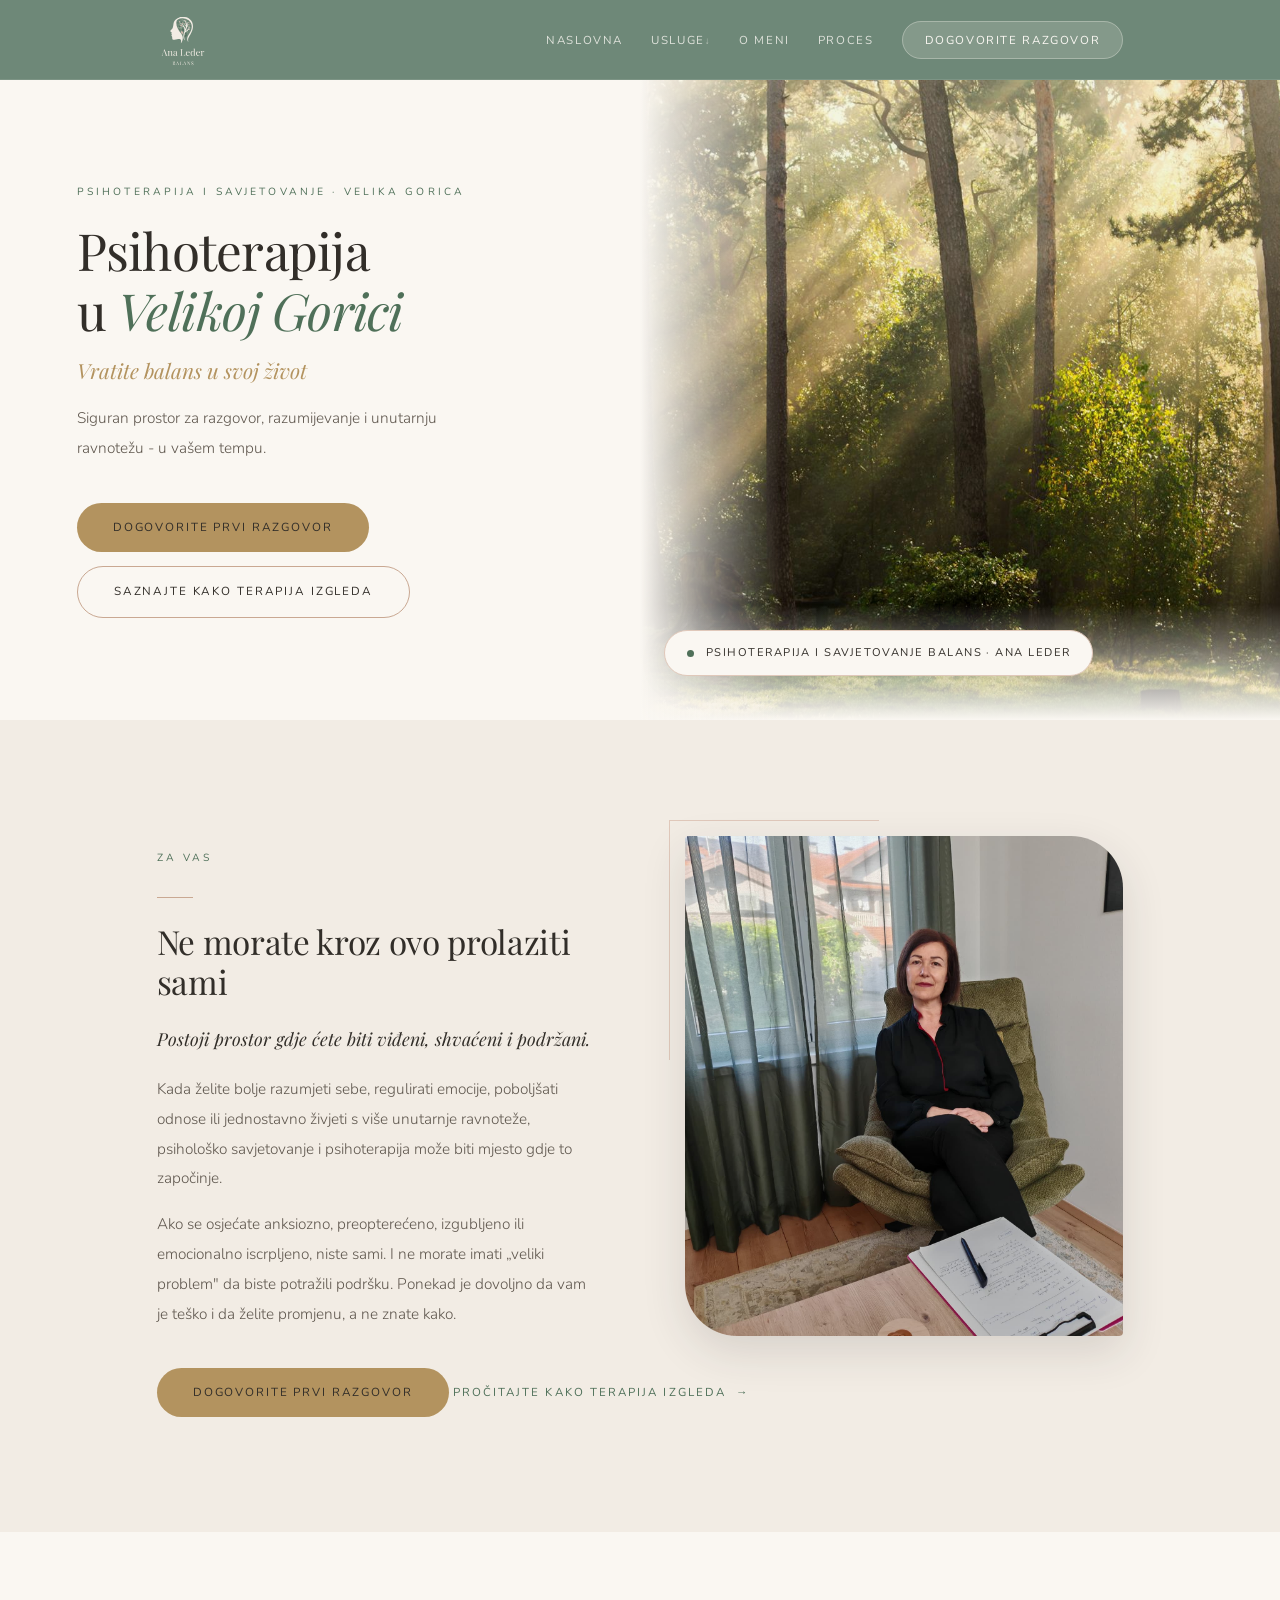
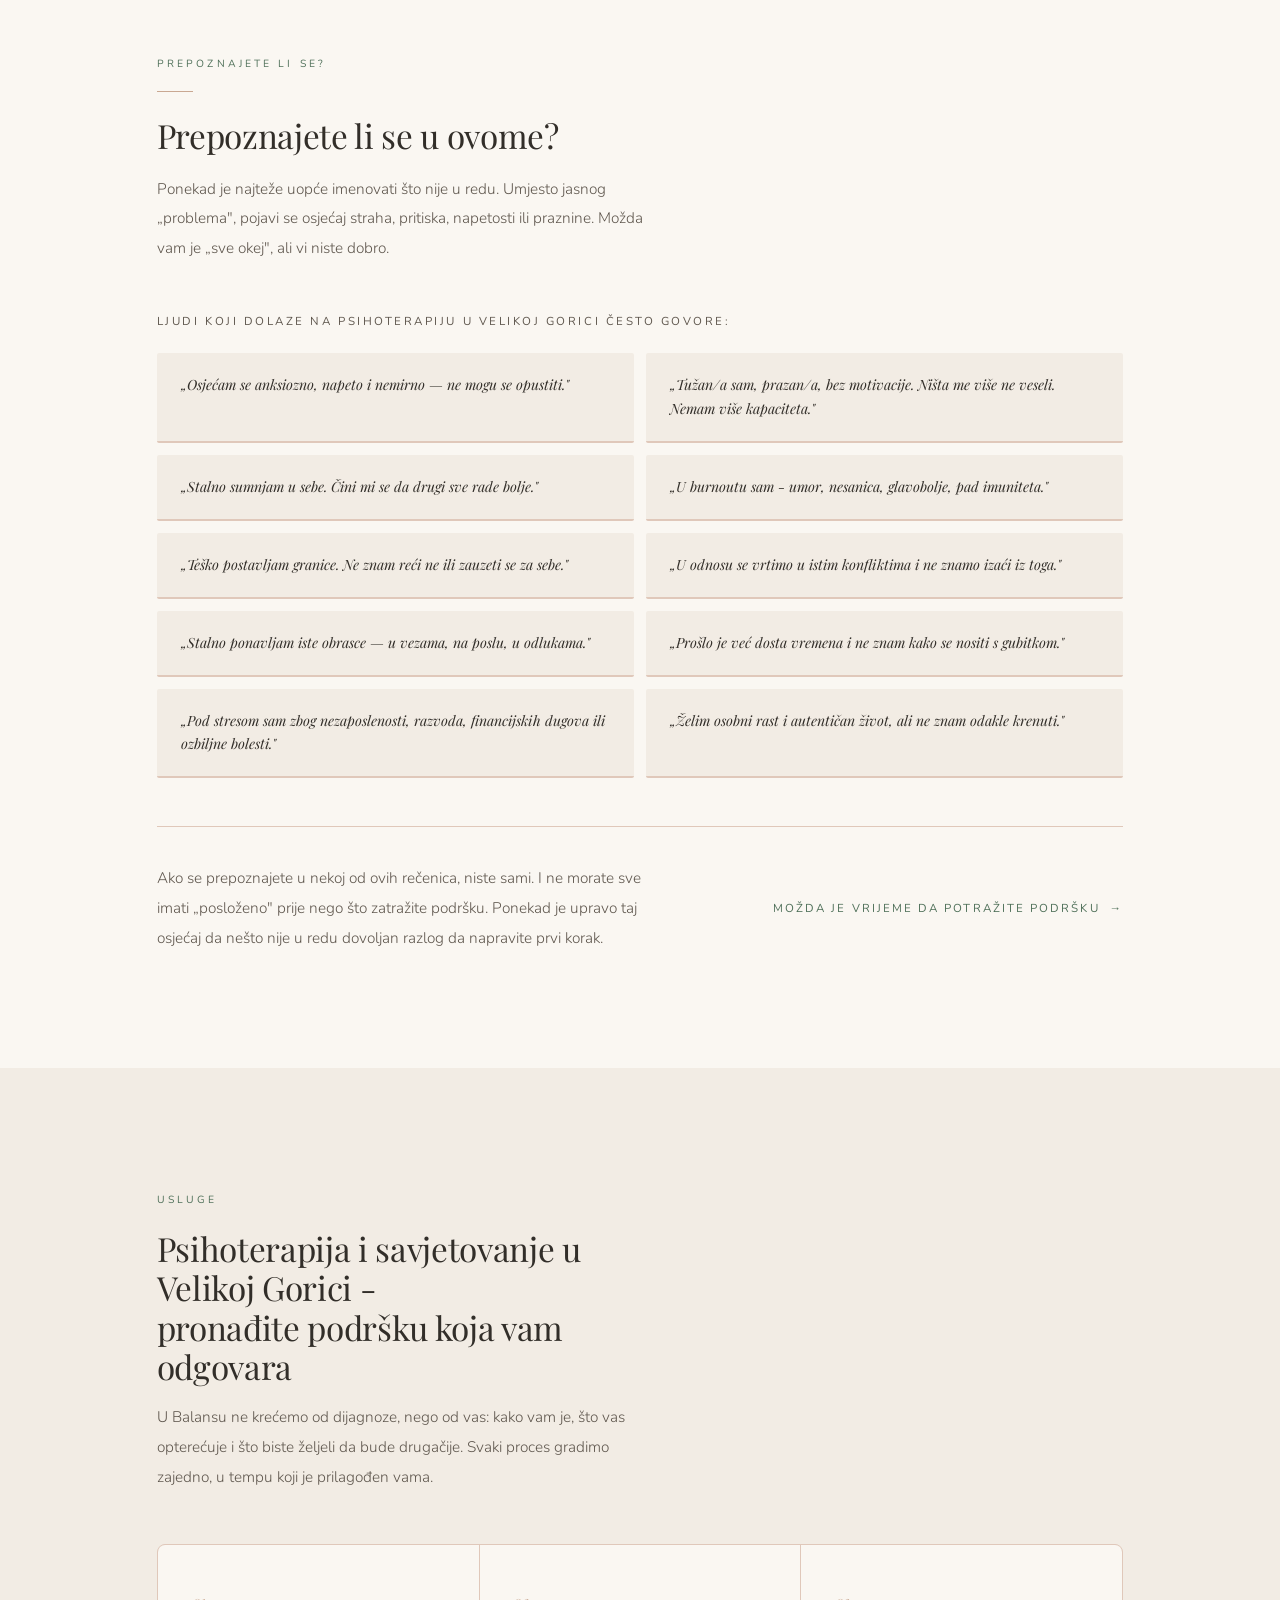
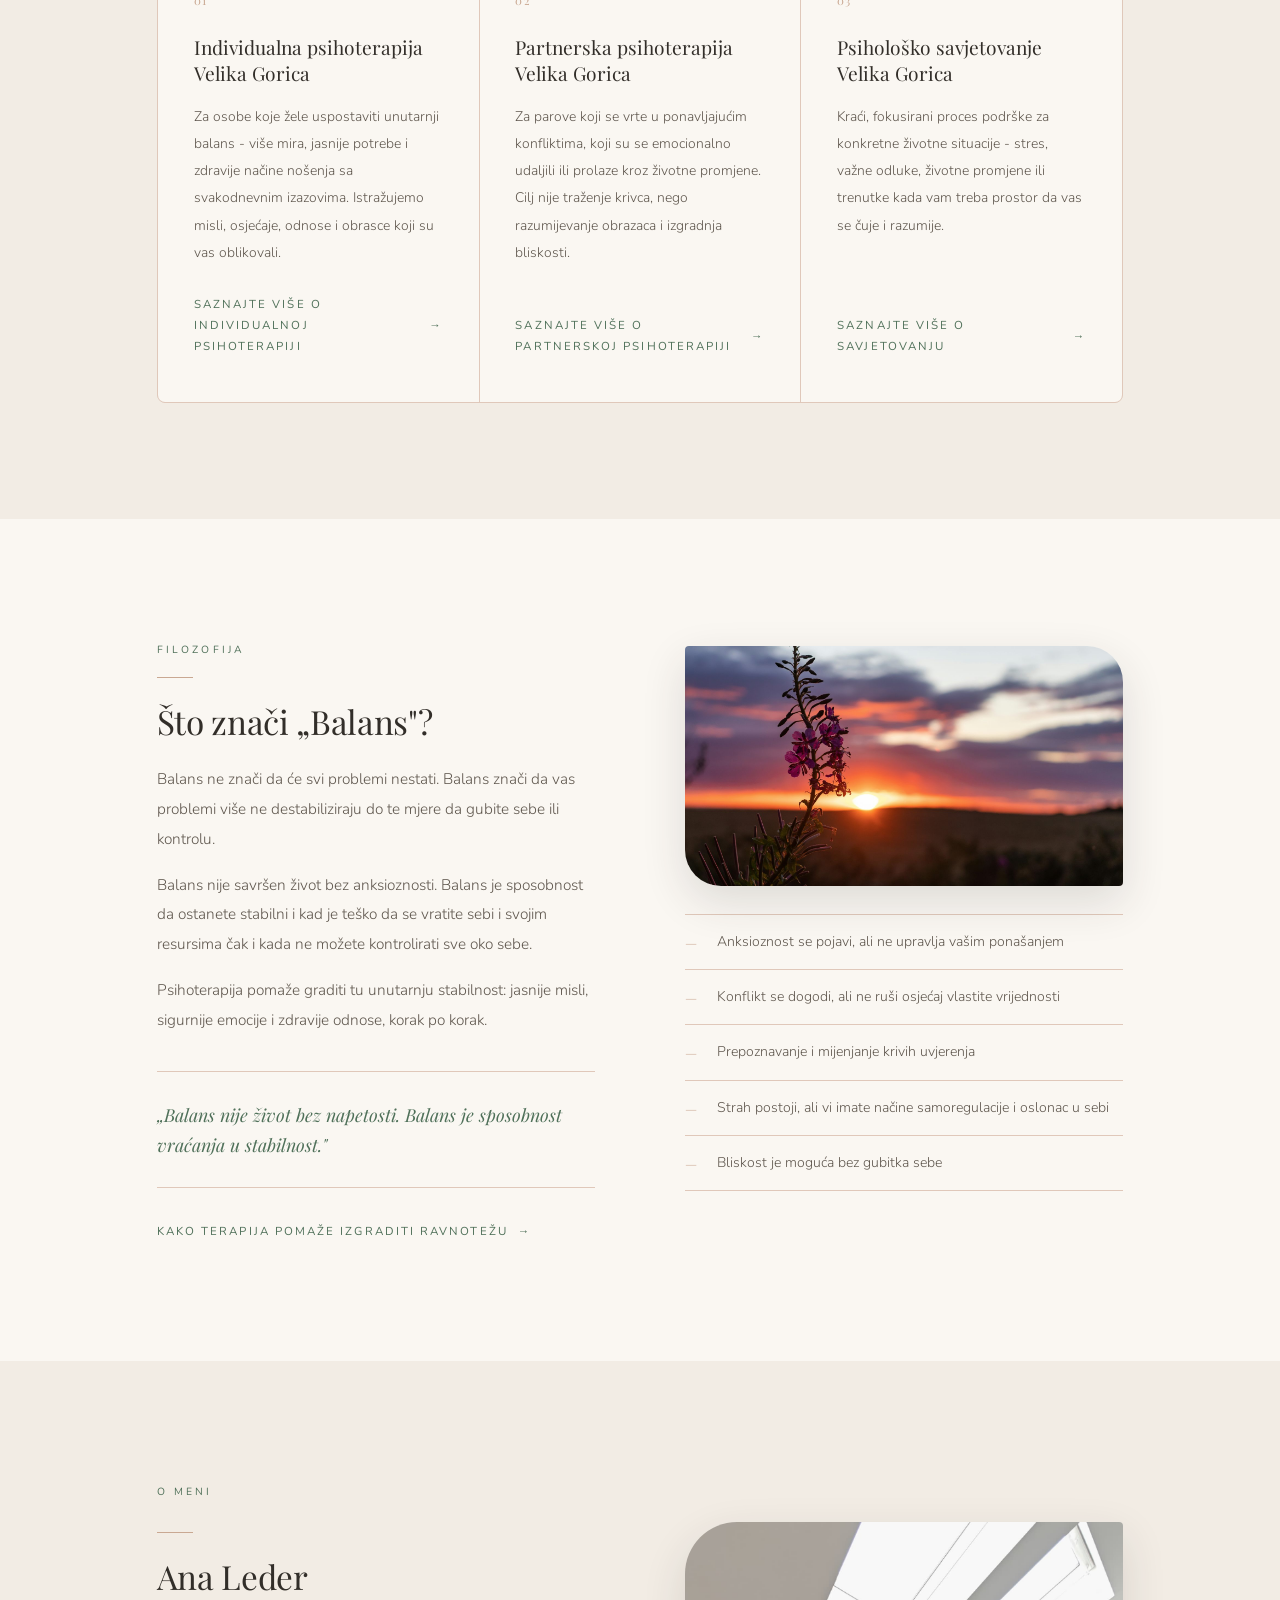
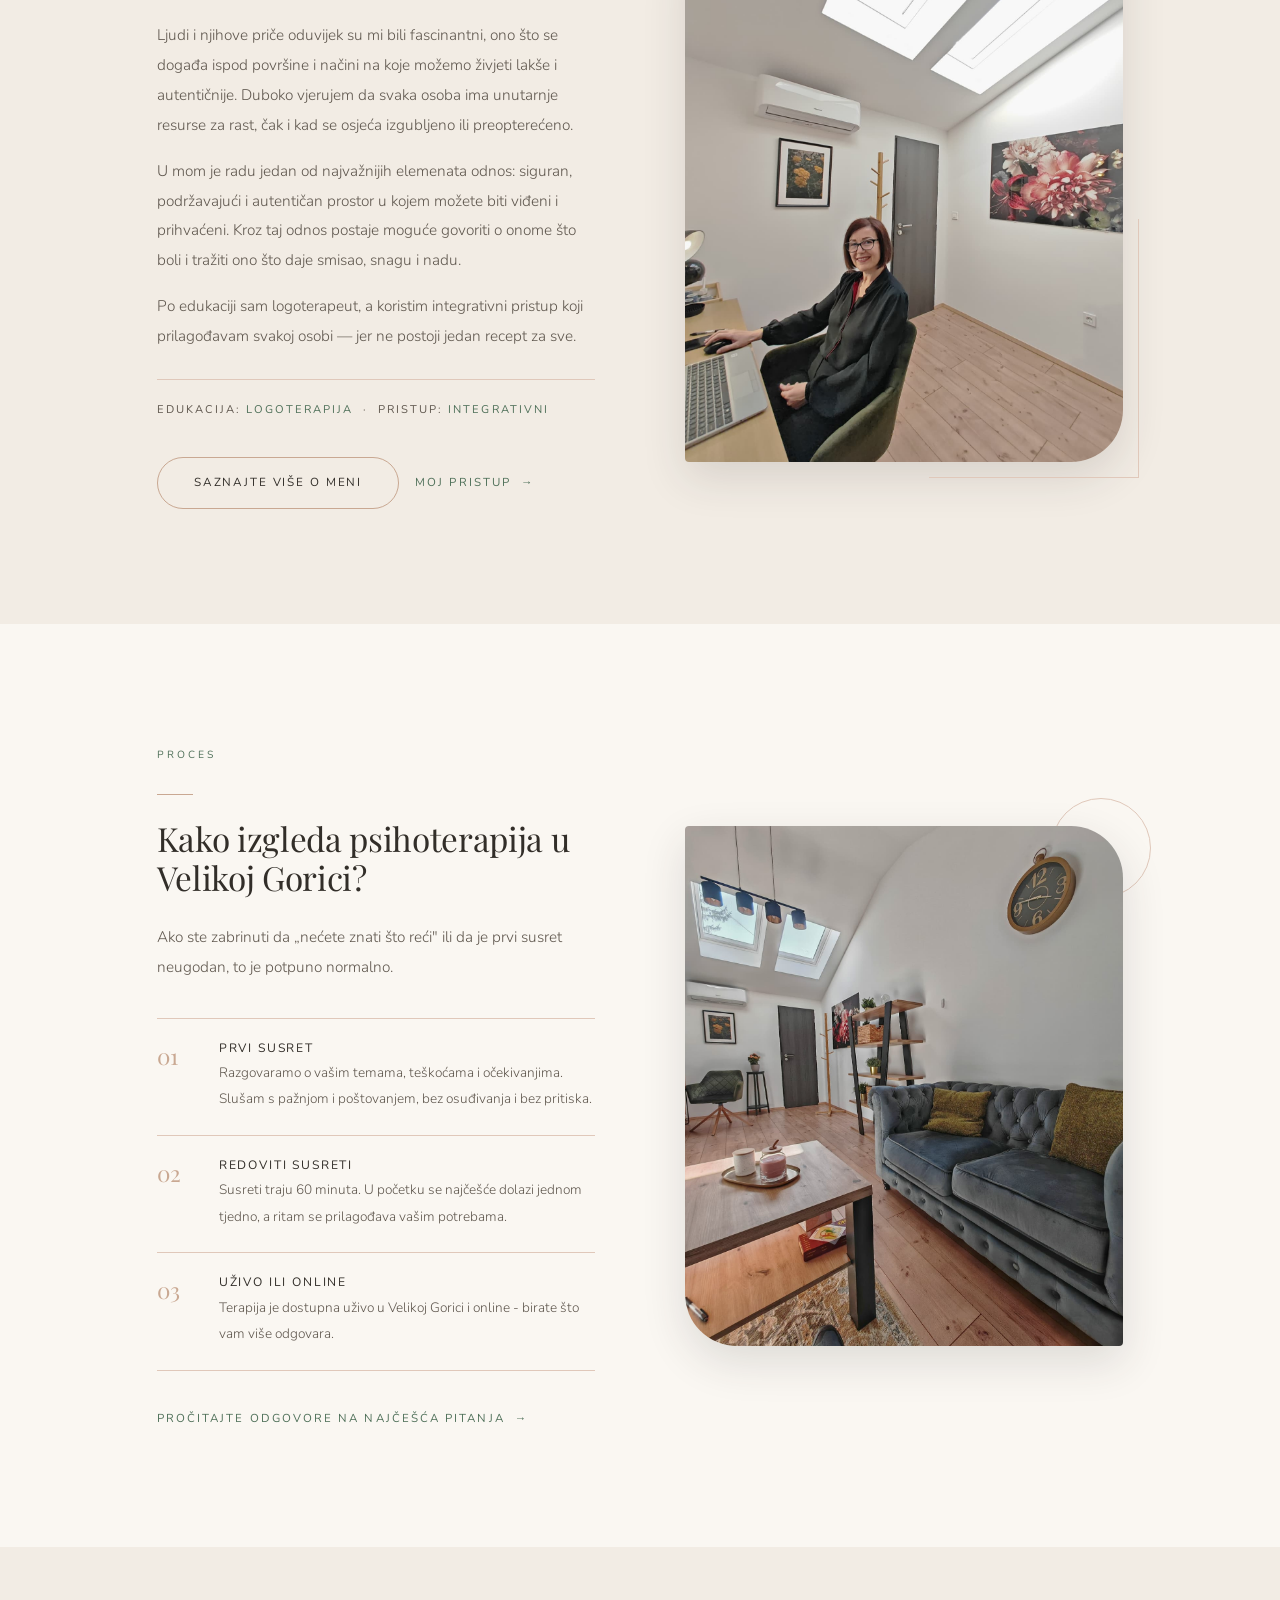
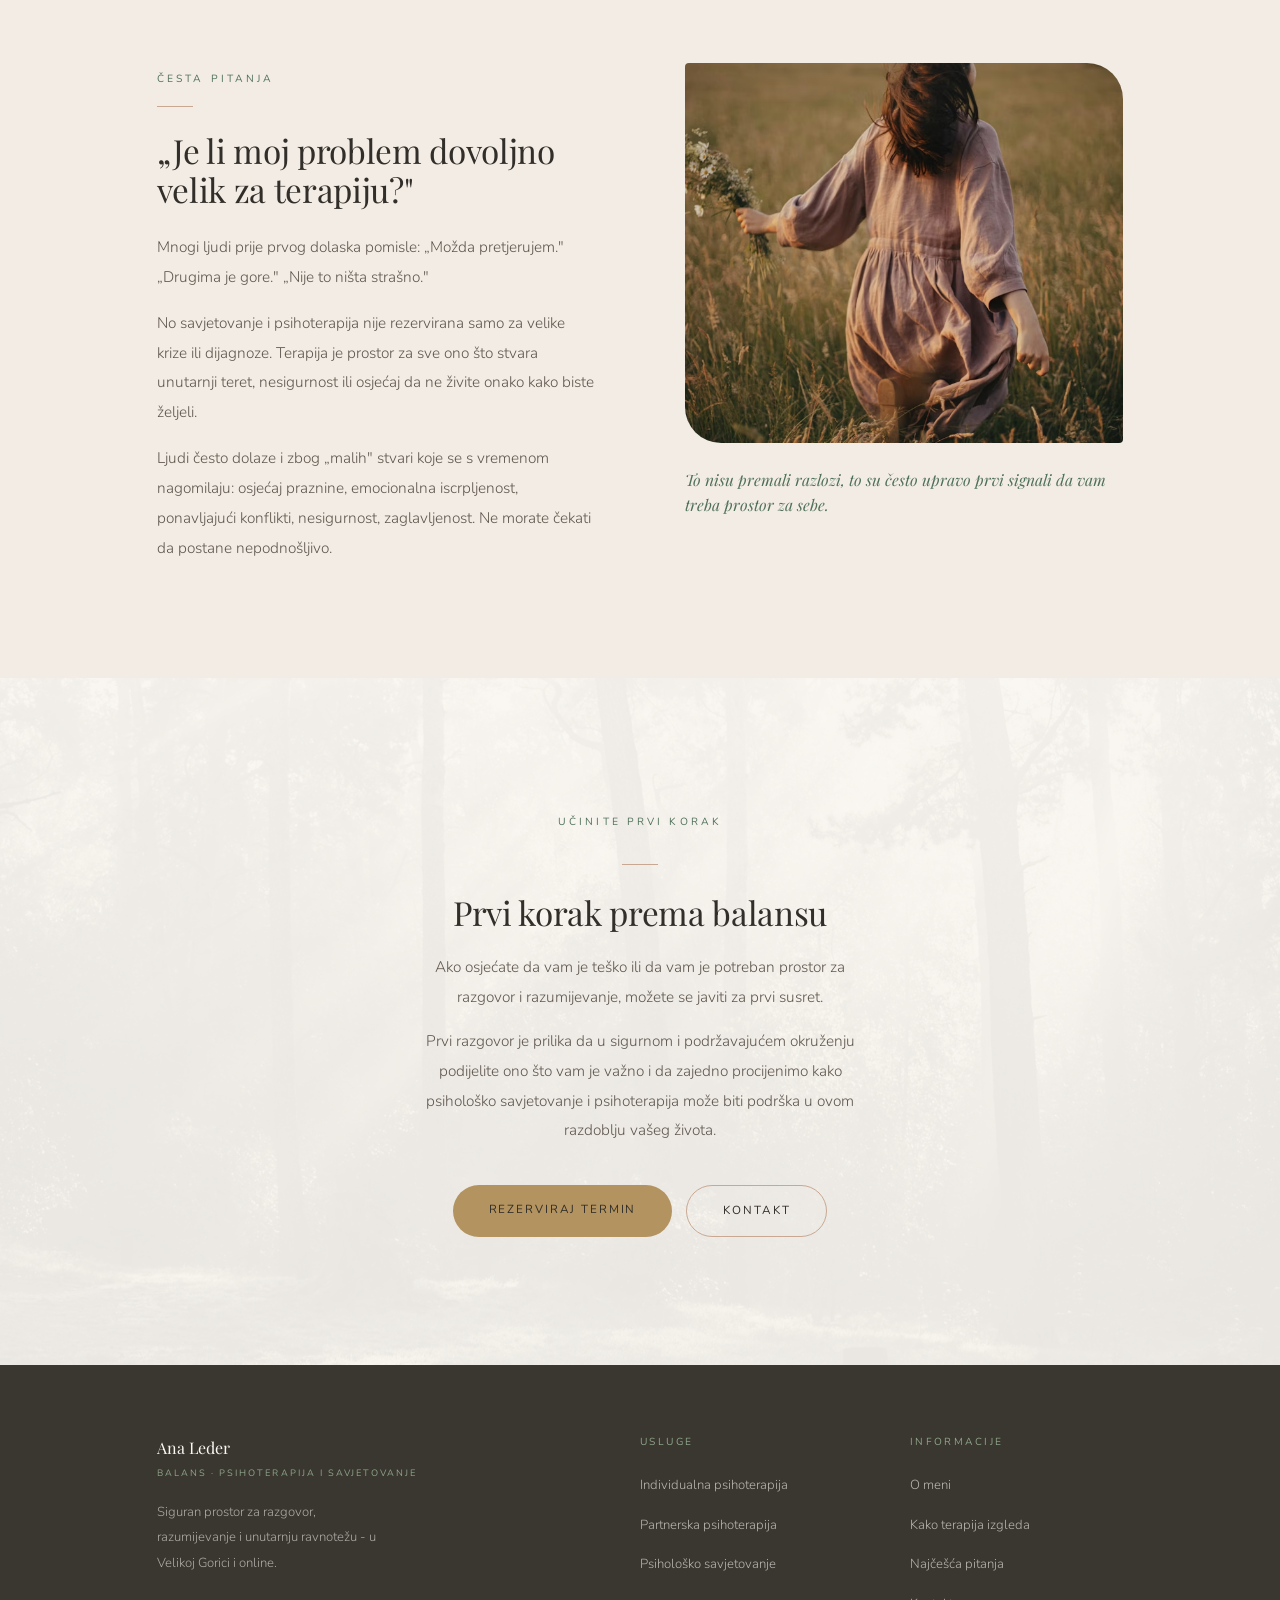
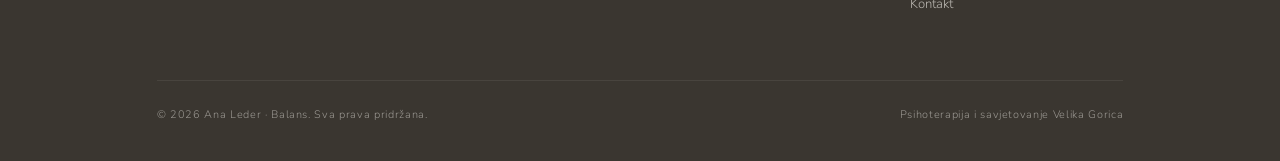
==== commit 4a1ac0cc: "novi updatei - claude" ====
--- a/index.html
+++ b/index.html
@@ -39,6 +39,12 @@
       "longitude": 16.0753
     },
     "priceRange": "€€",
+    "image": "https://psihoterapija-balans.hr/slike/AnaLedersavjetovanje.jpg",
+    "areaServed": ["Velika Gorica", "Zagreb", "Zagrebačka županija"],
+    "founder": { "@type": "Person", "name": "Ana Leder", "jobTitle": "Psihoterapeut" },
+    "knowsLanguage": "hr",
+    "hasMap": "https://www.google.com/maps?q=Zagreba%C4%8Dka+ul.+37,+10410+Velika+Gorica",
+    "sameAs": "https://share.google/ae2eGjssJG3whDYxh",
     "description": "Psihoterapija i psihološko savjetovanje u Velikoj Gorici. Individualna i partnerska psihoterapija."
   }
   </script>
@@ -50,6 +56,26 @@
 
   <!-- Global CSS -->
   <link rel="stylesheet" href="css/style.css" />
+
+  <!-- Favicon -->
+  <link rel="icon" href="slike/PsihoterapijaBalanslogo.svg" type="image/svg+xml" />
+  <meta name="theme-color" content="#6e8878" />
+
+  <!-- Social / OG slika + Twitter -->
+  <meta property="og:site_name" content="Balans — Ana Leder, psihoterapija i savjetovanje" />
+  <meta property="og:locale" content="hr_HR" />
+  <meta property="og:image" content="https://psihoterapija-balans.hr/slike/PsihoterapijaBalansnature.jpg" />
+  <meta property="og:image:width" content="1600" />
+  <meta property="og:image:height" content="900" />
+  <meta property="og:image:alt" content="Balans — psihoterapija i savjetovanje, Velika Gorica" />
+  <meta name="twitter:card" content="summary_large_image" />
+
+  <!-- Lokalni SEO (geo) -->
+  <meta name="author" content="Ana Leder" />
+  <meta name="geo.region" content="HR" />
+  <meta name="geo.placename" content="Velika Gorica" />
+  <meta name="geo.position" content="45.7153;16.0753" />
+  <meta name="ICBM" content="45.7153, 16.0753" />
 
   <!-- Stranica-specifični stilovi -->
   <style>
@@ -94,7 +120,7 @@
     .hero-r img {
       width: 100%; height: 100%;
       object-fit: cover; object-position: center 30%;
-      filter: saturate(.72) brightness(.96);
+      filter: saturate(.96) brightness(.96);
     }
     /* Fade lijevo i dolje */
     .hero-r::after {
@@ -121,13 +147,47 @@
 
     /* HERO RESPONSIVE */
     @media (max-width: 860px) {
-      #hero { grid-template-columns: 1fr; min-height: auto; }
-      .hero-r { display: none; }
-      .hero-l { padding: 48px clamp(20px,5vw,40px) 56px; }
+      #hero {
+        grid-template-columns: 1fr;
+        min-height: calc(100dvh - var(--nav-h));
+        position: relative;
+        overflow: hidden;
+      }
+      /* Slika ostaje kao pozadina na mobileu */
+      .hero-r {
+        display: block;
+        position: absolute;
+        inset: 0;
+        z-index: 0;
+      }
+      .hero-r img {
+        width: 100%; height: 100%;
+        object-fit: cover; object-position: center 20%;
+        filter: saturate(.6) brightness(.55);
+      }
+      /* Overlay za čitljivost teksta */
+      .hero-r::after {
+        background:
+          linear-gradient(to bottom, rgba(242,236,228,.18) 0%, rgba(242,236,228,.72) 60%, var(--cream) 100%);
+      }
+      .hero-badge { display: none; }
+      .hero-l {
+        position: relative;
+        z-index: 1;
+        padding: clamp(48px,10vw,72px) clamp(24px,6vw,40px) clamp(56px,10vw,80px);
+        justify-content: flex-end;
+        min-height: calc(100dvh - var(--nav-h));
+      }
+      .hero-l h1 { color: var(--dark); }
+      .hero-l .label { color: var(--moss); }
+      .hero-sub { color: var(--muted); }
     }
     @media (max-width: 600px) {
       .hero-actions { flex-direction: column; align-items: stretch; }
       .hero-actions .btn { text-align: center; }
+      .hero-l h1 { font-size: clamp(2.2rem, 9vw, 2.8rem); }
+      .hero-tagline { font-size: 1.15rem; }
+      .hero-sub { font-size: 1rem; max-width: 100%; }
     }
 
     /* ══════════════════════════════════════
@@ -148,7 +208,7 @@
       width: 100%; height: clamp(320px, 42vw, 500px);
       object-fit: cover;
       border-radius: 4px 52px 4px 52px;
-      filter: saturate(.7);
+      filter: saturate(.96);
     }
     /* Dekorativni okvir */
     .empathy-img::before {
@@ -275,7 +335,7 @@
       width: 100%; height: clamp(180px, 22vw, 240px);
       object-fit: cover;
       border-radius: 4px 36px 4px 36px;
-      filter: saturate(.65);
+      filter: saturate(.96);
       margin-bottom: 28px;
     }
     .m-list { list-style: none; }
@@ -313,7 +373,7 @@
         height: clamp(240px, 56vw, 360px);
         object-fit: cover;
         border-radius: 4px 52px 4px 52px;
-        filter: saturate(.72);
+        filter: saturate(.96);
         margin: 20px 0 24px;
       }
       /* Sakrij originalnu foto-wrap (desktop layout slika) */
@@ -373,7 +433,7 @@
     #cta-final::before {
       content: ''; position: absolute; inset: 0;
       /* Zamijeni s pravom slikom: */
-      background: url('slike/cta-bg.jpg') center/cover no-repeat;
+      background: url('slike/PsihoterapijaBalansnature.jpg') center/cover no-repeat;
       opacity: .06; filter: saturate(.2);
     }
     .cta-box {
@@ -444,15 +504,15 @@
         <img src="slike/hero-naslovna.jpg" alt="Mirno, podržavajuće okruženje za psihoterapiju" width="900" height="900" />
       -->
       <img
-        src="slike/Psihoterapijabalansnature.jpeg"
+        src="slike/PsihoterapijaBalansnature.jpg"
         alt="Mirno, podržavajuće okruženje za psihoterapiju"
         width="900" height="900"
-        loading="eager"
+        loading="eager" fetchpriority="high" decoding="async"
       />
       <!-- Badge -->
       <div class="hero-badge">
         <span class="badge-dot"></span>
-        <span>Psihoterapija Balans · Ana Leder</span>
+        <span>Psihoterapija i savjetovanje Balans · Ana Leder</span>
       </div>
     </div>
   </section>
@@ -469,9 +529,9 @@
           <span class="label">Za vas</span>
           <div class="rule" style="margin-top:14px;"></div>
           <h2>Ne morate kroz ovo prolaziti sami</h2>
-          <p class="italic-note">Postoji prostor gdje ćete biti viđeni, shvaćeni i podržani — bez osude i bez pritiska.</p>
+          <p class="italic-note">Postoji prostor gdje ćete biti viđeni, shvaćeni i podržani.</p>
           <p>Kada želite bolje razumjeti sebe, regulirati emocije, poboljšati odnose ili jednostavno živjeti s više unutarnje ravnoteže, psihološko savjetovanje i psihoterapija može biti mjesto gdje to započinje.</p>
-          <p>Ako se osjećate anksiozno, preopterećeno, izgubljeno ili emocionalno iscrpljeno, niste sami. I ne morate imati „veliki problem" da biste potražili podršku. Ponekad je dovoljno da vam je teško i da želite živjeti drugačije.</p>
+          <p>Ako se osjećate anksiozno, preopterećeno, izgubljeno ili emocionalno iscrpljeno, niste sami. I ne morate imati „veliki problem" da biste potražili podršku. Ponekad je dovoljno da vam je teško i da želite promjenu, a ne znate kako.</p>
         </div>
 
         <div class="empathy-img rv">
@@ -480,9 +540,9 @@
             <img src="slike/empathy.jpg" alt="Siguran prostor za razgovor" width="600" height="500" loading="lazy" />
           -->
           <img
-            src="slike/AnaLederBalans.jpg"
-            alt="Siguran prostor za razgovor i podršku"
-            width="600" height="500" loading="lazy"
+            src="slike/PsihoterapijaBalansAnaLeder.jpeg"
+            alt="Ana Leder — siguran prostor za razgovor i podršku"
+            width="600" height="500" loading="lazy" decoding="async"
           />
         </div>
 
@@ -604,7 +664,7 @@
           -->
           <img
             class="meaning-r-img"
-            src="slike/Psihoterapijabalansnature.jpeg"
+            src="slike/cvijece.jpg"
             alt="Unutarnja ravnoteža — priroda i mir"
             width="600" height="240" loading="lazy"
           />
@@ -636,9 +696,9 @@
           -->
           <img
             class="photo-main photo-r2"
-            src="slike/PsihoterapijaBalansVelikaGoricaAnaLeder.jpg"
+            src="slike/PsihoterapijaBalansVelikaGoricaAnaLeder.jpeg"
             alt="Ana Leder, psihoterapeutkinja u Velikoj Gorici"
-            width="600" height="540" loading="lazy"
+            width="600" height="540" loading="lazy" decoding="async"
           />
         </div>
 
@@ -647,9 +707,9 @@
           <div class="rule" style="margin-top:14px;"></div>
           <h2>Ana Leder</h2>
           <img
-            src="slike/PsihoterapijaBalansVelikaGoricaAnaLeder.jpg"
+            src="slike/PsihoterapijaBalansVelikaGoricaAnaLeder.jpeg"
             alt="Ana Leder, psihoterapeutkinja u Velikoj Gorici"
-            width="600" height="540" loading="lazy"
+            width="600" height="540" loading="lazy" decoding="async"
             class="about-mob-img"
           />
           <p>Ljudi i njihove priče oduvijek su mi bili fascinantni, ono što se događa ispod površine i načini na koje možemo živjeti lakše i autentičnije. Duboko vjerujem da svaka osoba ima unutarnje resurse za rast, čak i kad se osjeća izgubljeno ili preopterećeno.</p>
@@ -718,7 +778,7 @@
             class="photo-main photo-r3"
             src="slike/PsihoterapijaBalansVelikaGoricainterije.jpeg"
             alt="Terapijski prostor — mir i povjerenje"
-            width="600" height="520" loading="lazy"
+            width="600" height="520" loading="lazy" decoding="async"
           />
         </div>
 
@@ -751,8 +811,8 @@
           <img
             src="slike/Naturehappy.avif"
             alt="Siguran prostor za sve životne teškoće"
-            width="600" height="380" loading="lazy"
-            style="width:100%; height:clamp(220px,30vw,380px); object-fit:cover; border-radius:4px 36px 4px 36px; filter:saturate(.7); margin-bottom:24px;"
+            width="600" height="380" loading="lazy" decoding="async"
+            style="width:100%; height:clamp(220px,30vw,380px); object-fit:cover; border-radius:4px 36px 4px 36px; filter:saturate(.96); margin-bottom:24px;"
           />
           <p class="obj-note">To nisu premali razlozi, to su često upravo prvi signali da vam treba prostor za sebe.</p>
         </div>
--- a/css/style.css
+++ b/css/style.css
@@ -3,7 +3,8 @@
    Fontovi: Playfair Display (serif) + Nunito (sans)
    ============================================================ */
 
-@import url('https://fonts.googleapis.com/css2?family=Playfair+Display:ital,wght@0,400;0,500;1,400;1,500&family=Nunito:wght@300;400&display=swap');
+/* Fontovi se učitavaju preko <link> u <head> svake stranice (preconnect + display=swap),
+   pa je @import ovdje namjerno uklonjen — uklanja blokirajući, dvostruki zahtjev. */
 
 /* ─── RESET ─────────────────────────────────────────────── */
 *, *::before, *::after { box-sizing: border-box; margin: 0; padding: 0; }
@@ -13,15 +14,15 @@
 
 /* ─── DESIGN TOKENS ─────────────────────────────────────── */
 :root {
-  --dark:    #3a3630;
-  --moss:    #6e8878;
+  --dark:    #322e29;   /* malo dublja za jači kontrast naslova */
+  --moss:    #4f7059;   /* dublji, čitljiviji i vibrantniji zeleni akcent */
   --moss-l:  #8fa68a;
-  --clay:    #d4b8ac;
-  --clay-l:  #e8d5cb;
+  --clay:    #c9a892;   /* topliji, vidljiviji clay za rubove i akcente */
+  --clay-l:  #e0c8ba;
   --canvas:  #f2ece4;
   --cream:   #faf7f2;
-  --tan:     #c9b49a;
-  --muted:   #8a7e75;
+  --tan:     #b3935f;   /* dublji zlatni — čitljiv kao tekst-akcent */
+  --muted:   #5f574e;   /* znatno tamniji tekst — bolja čitljivost (WCAG AA) */
 
   --header-bg: #6e8878;    /* moss — header pozadina */
   --footer-bg: #3a3630;    /* dark — footer pozadina */
@@ -126,7 +127,7 @@
 
 /* ─── FOTO STILOVI ───────────────────────────────────────── */
 .photo-wrap { position: relative; }
-.photo-main { width: 100%; object-fit: cover; filter: saturate(.72); }
+.photo-main { width: 100%; object-fit: cover; filter: saturate(.96); }
 .photo-r1 { height: clamp(320px, 42vw, 520px); border-radius: 4px 52px 4px 52px; }
 .photo-r2 { height: clamp(340px, 44vw, 540px); border-radius: 52px 4px 52px 4px; }
 .photo-r3 { height: clamp(320px, 42vw, 520px); border-radius: 4px 52px 4px 52px; }
@@ -467,7 +468,7 @@
 }
 .ft-brand p {
   margin-top: 18px; font-size: .82rem;
-  color: rgba(250,247,242,.38); max-width: 28ch;
+  color: rgba(250,247,242,.6); max-width: 28ch;
 }
 .ft-col h5 {
   font-family: 'Nunito', sans-serif; font-size: .64rem; font-weight: 400;
@@ -478,7 +479,7 @@
 .ft-col ul li { margin-bottom: 10px; }
 .ft-col ul a {
   font-size: .82rem;
-  color: rgba(250,247,242,.42);
+  color: rgba(250,247,242,.66);
   transition: color .2s;
 }
 .ft-col ul a:hover { color: var(--cream); }
@@ -487,7 +488,7 @@
   border-top: 1px solid rgba(250,247,242,.07);
   display: flex; justify-content: space-between; align-items: center;
   flex-wrap: wrap; gap: 10px;
-  font-size: .68rem; color: rgba(250,247,242,.2); letter-spacing: .06em;
+  font-size: .68rem; color: rgba(250,247,242,.5); letter-spacing: .06em;
   font-family: 'Nunito', sans-serif;
 }
 
@@ -514,10 +515,13 @@
 }
 
 @media (max-width: 600px) {
-  h1 { font-size: clamp(1.7rem, 7vw, 2.2rem); }
-  h2 { font-size: clamp(1.35rem, 5.5vw, 1.8rem); }
+  h1 { font-size: clamp(2rem, 8.5vw, 2.6rem); }
+  h2 { font-size: clamp(1.55rem, 6.5vw, 2rem); }
+  h3 { font-size: clamp(1.15rem, 4vw, 1.4rem); }
+  p  { font-size: clamp(1rem, 3.5vw, 1.08rem); }
   .section { padding: 56px 0; }
-  .strip-quote blockquote { font-size: 1rem; }
+  .strip-quote blockquote { font-size: 1.1rem; }
+  .label { font-size: .72rem; letter-spacing: .22em; }
 }
 
 /* ════════════════════════════════════════════════════════════
@@ -579,3 +583,62 @@
   .hero-actions .btn { text-align: center; }
   .hero-actions .link-arrow { justify-content: center; padding: 8px 0; }
 }
+
+/* ════════════════════════════════════════════════════════════
+   POLISH — elevacija fotografija + osvježeni okviri (svi uređaji)
+   ════════════════════════════════════════════════════════════ */
+.photo-main,
+.empathy-img img,
+.hero-about-img img,
+.approach-img img,
+.rel-img img,
+.personal-img img,
+.intro-img img,
+.meaning-r-img,
+.edu-img img {
+  box-shadow: 0 16px 44px rgba(50,46,41,.14);
+}
+.photo-main { transition: transform .4s ease, box-shadow .4s ease; }
+.photo-wrap:hover .photo-main {
+  transform: translateY(-4px);
+  box-shadow: 0 26px 60px rgba(50,46,41,.2);
+}
+
+/* ════════════════════════════════════════════════════════════
+   MOBILE-FIRST ČITLJIVOST — veći, ugodniji tekst na telefonima
+   html-prefiks namjerno podiže specifičnost da nadjača
+   stranica-specifične (sitne) veličine fonta.
+   ════════════════════════════════════════════════════════════ */
+@media (max-width: 600px) {
+
+  /* Tijelo teksta u karticama, listama i citatima → ~1rem */
+  html .s-card p,
+  html .q-card,
+  html .obj-pt p,
+  html .m-list li,
+  html .step-b p,
+  html .rel-box p,
+  html .balans-item-text,
+  html .intro-highlight,
+  html .faq-body p,
+  html .faq-body .ans-list li,
+  html .ft-col ul a,
+  html .ft-brand p { font-size: 1.02rem; line-height: 1.8; }
+
+  html .obj-note,
+  html .balans-quote,
+  html .italic-note { font-size: 1.08rem; line-height: 1.65; }
+
+  html .edu-item-title { font-size: 1rem; }
+  html .edu-item-sub,
+  html .about-cred { font-size: .86rem; }
+
+  /* Chip / eyebrow oznake — male, ali čitljive */
+  html .method-tag,
+  html .fact-tag { font-size: .8rem; padding: 9px 18px; }
+  html .step-b h4,
+  html .rel-box-title { font-size: .82rem; }
+
+  /* Veći tap-targeti za linkove sa strelicom */
+  html .link-arrow { font-size: .82rem; }
+}
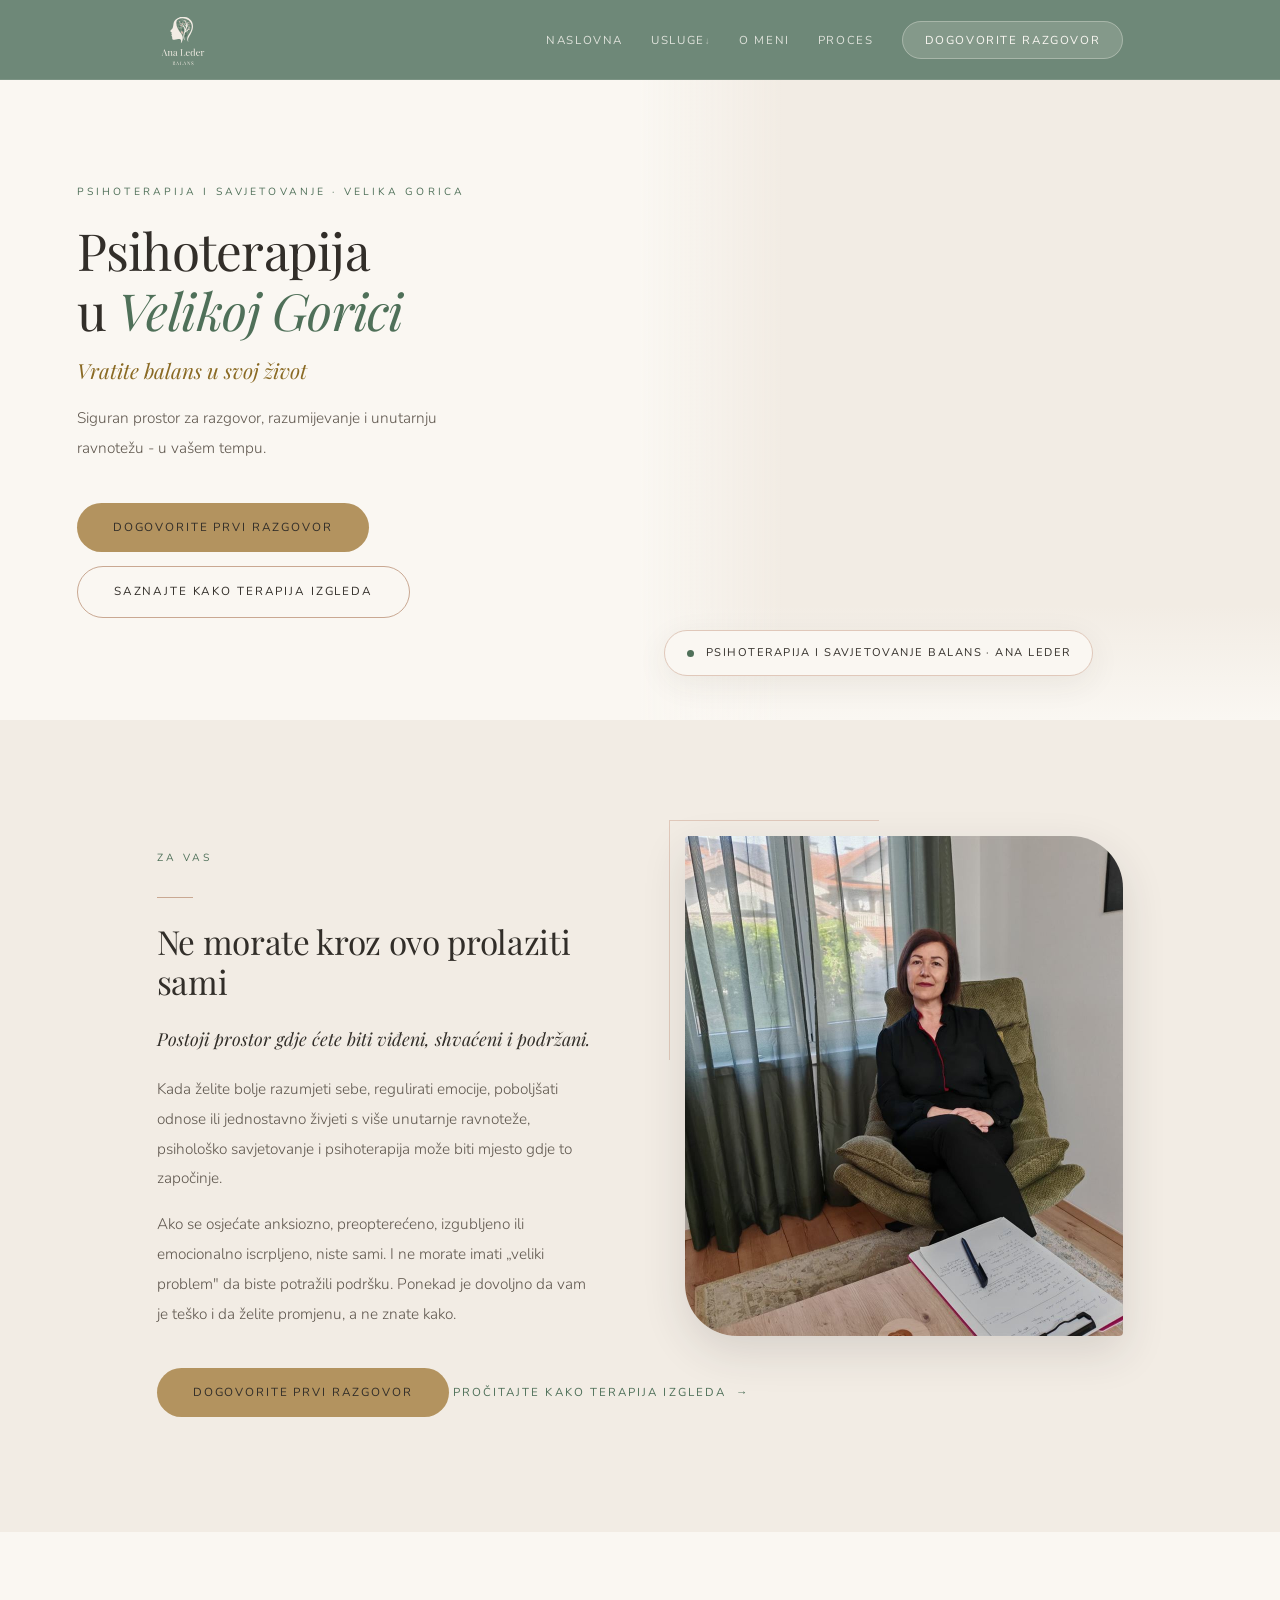
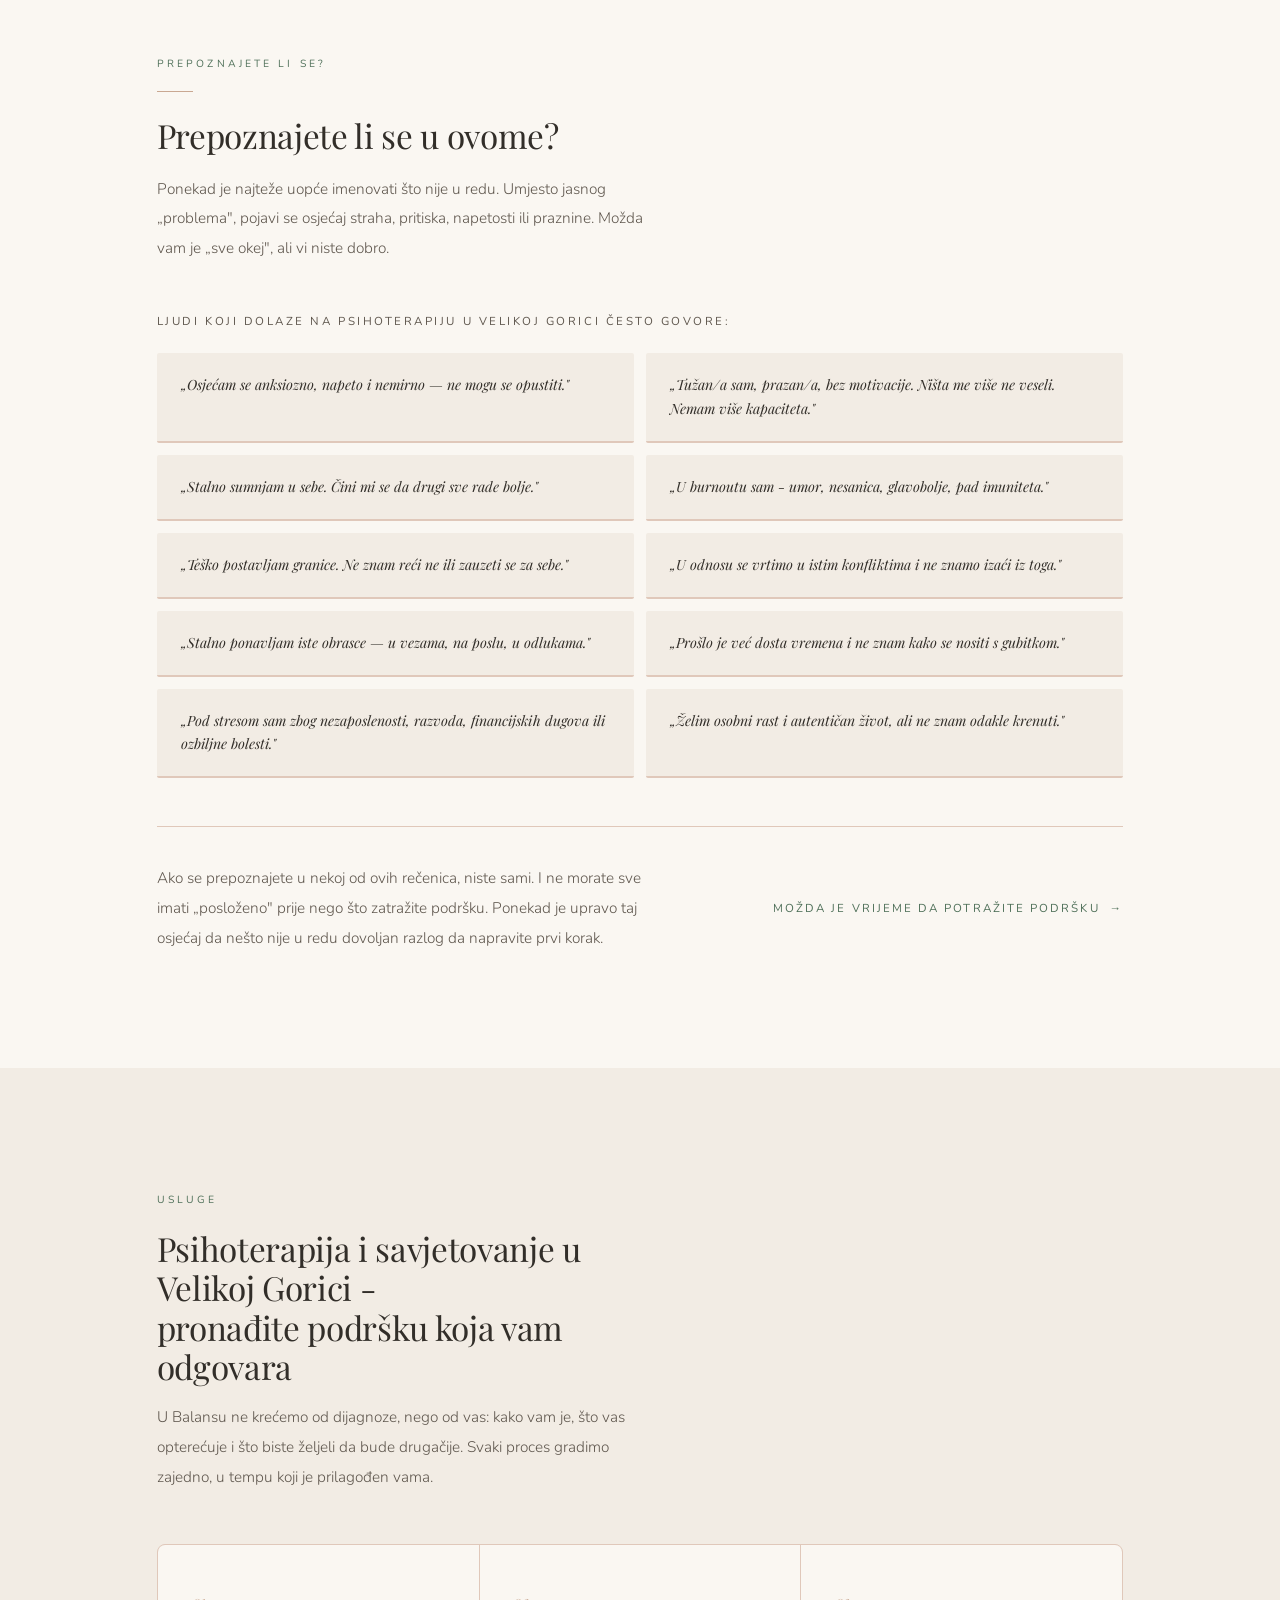
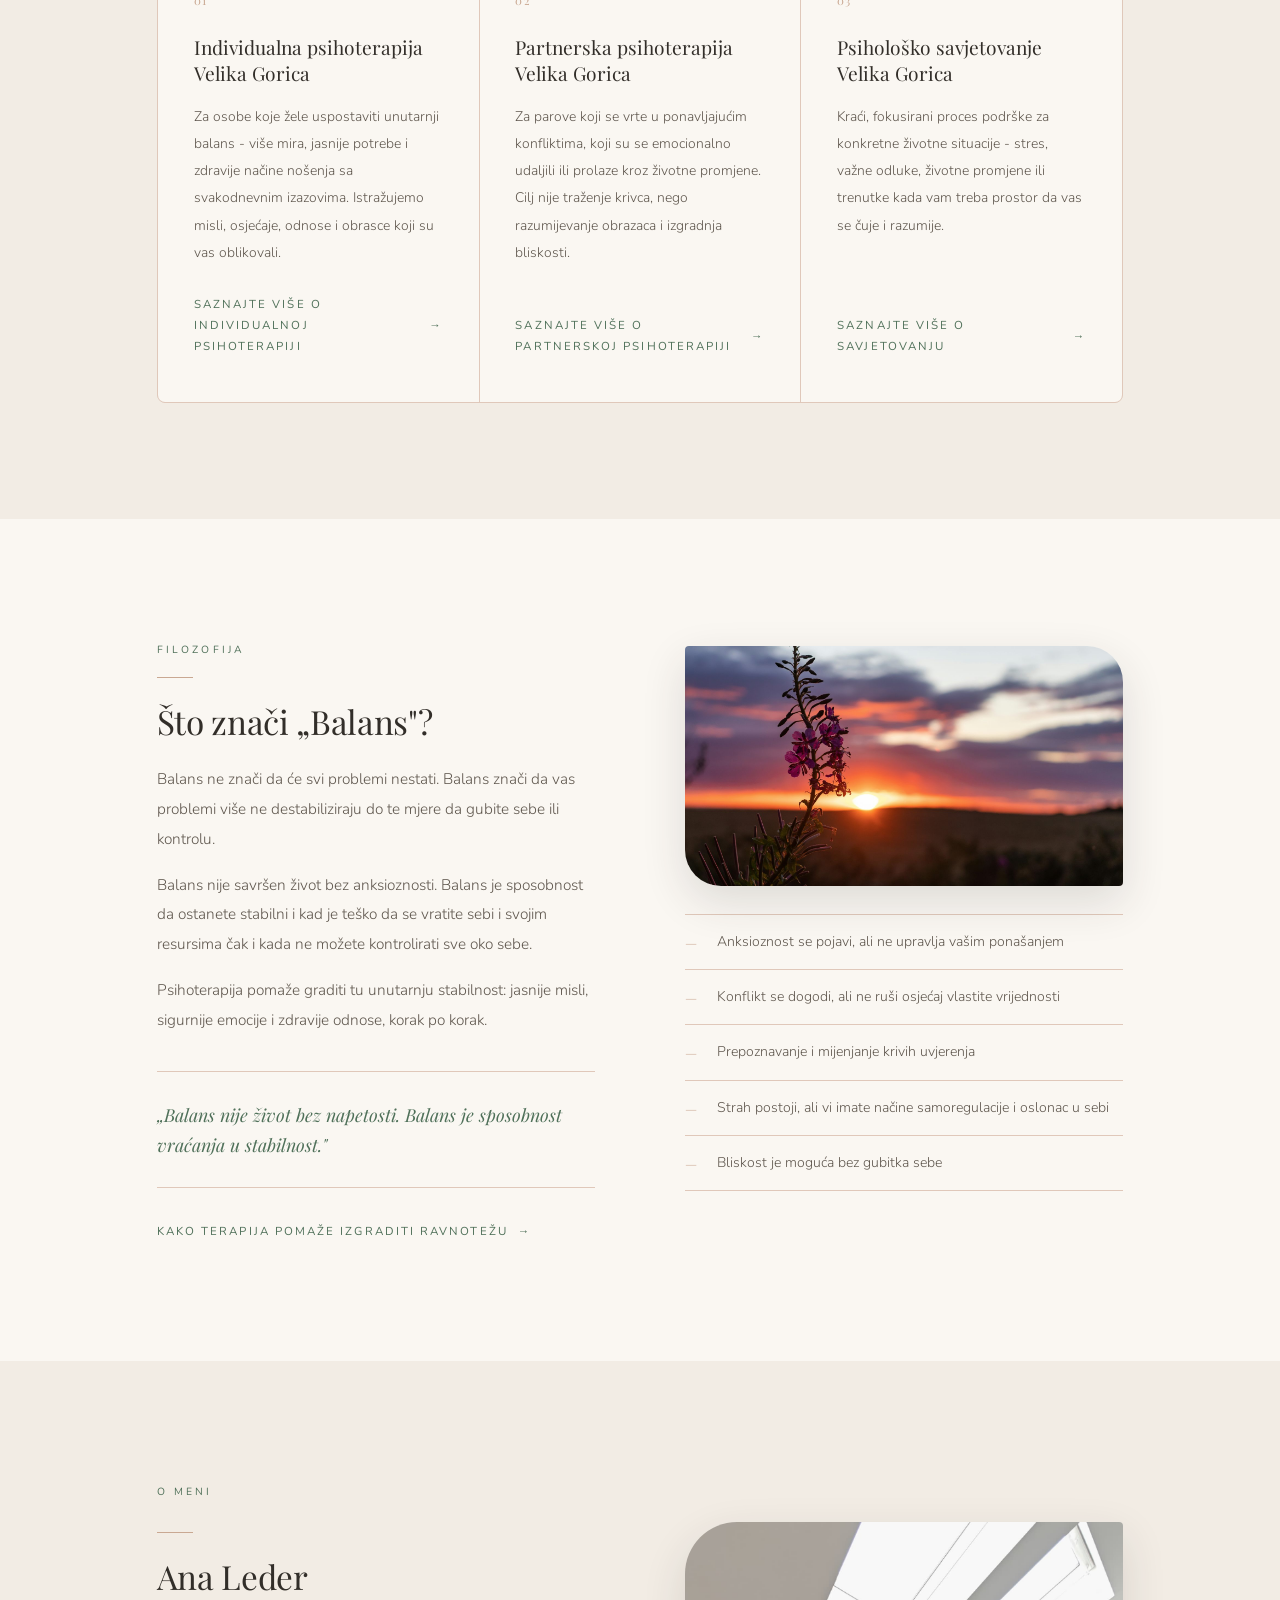
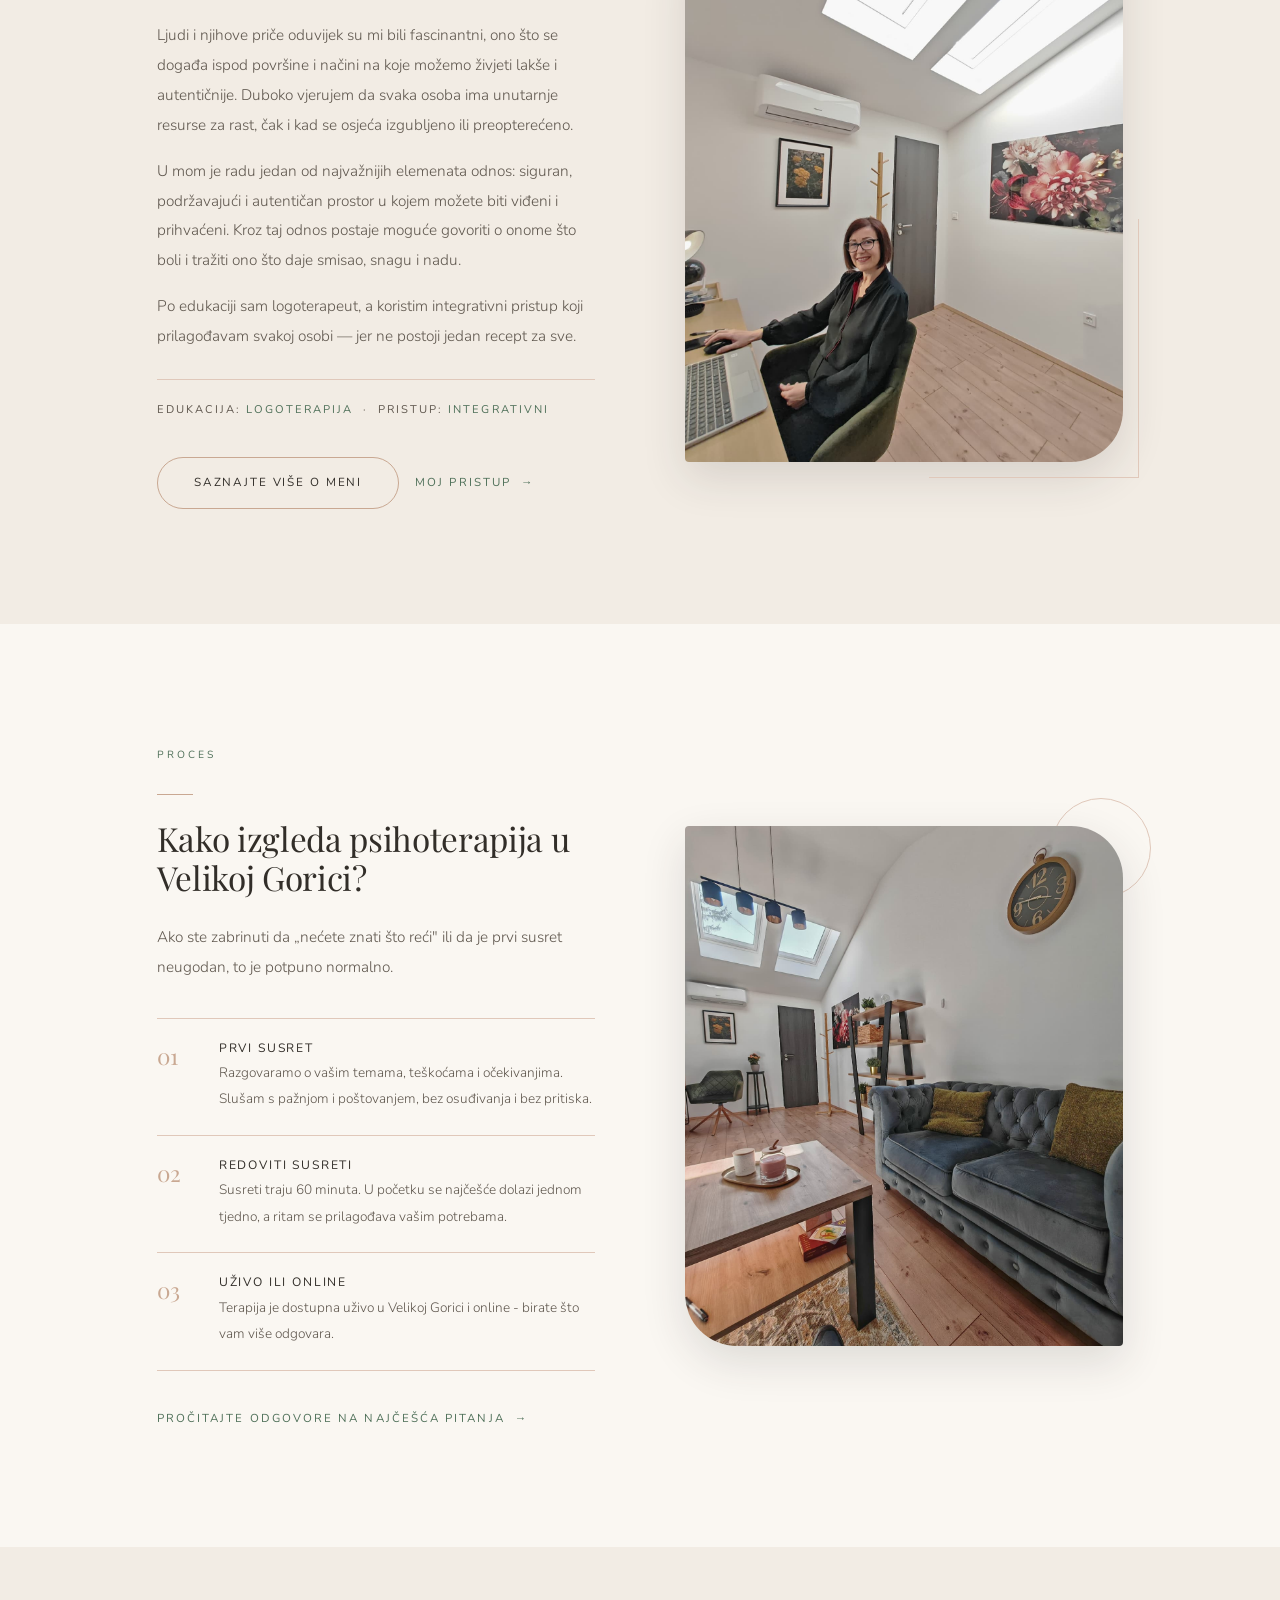
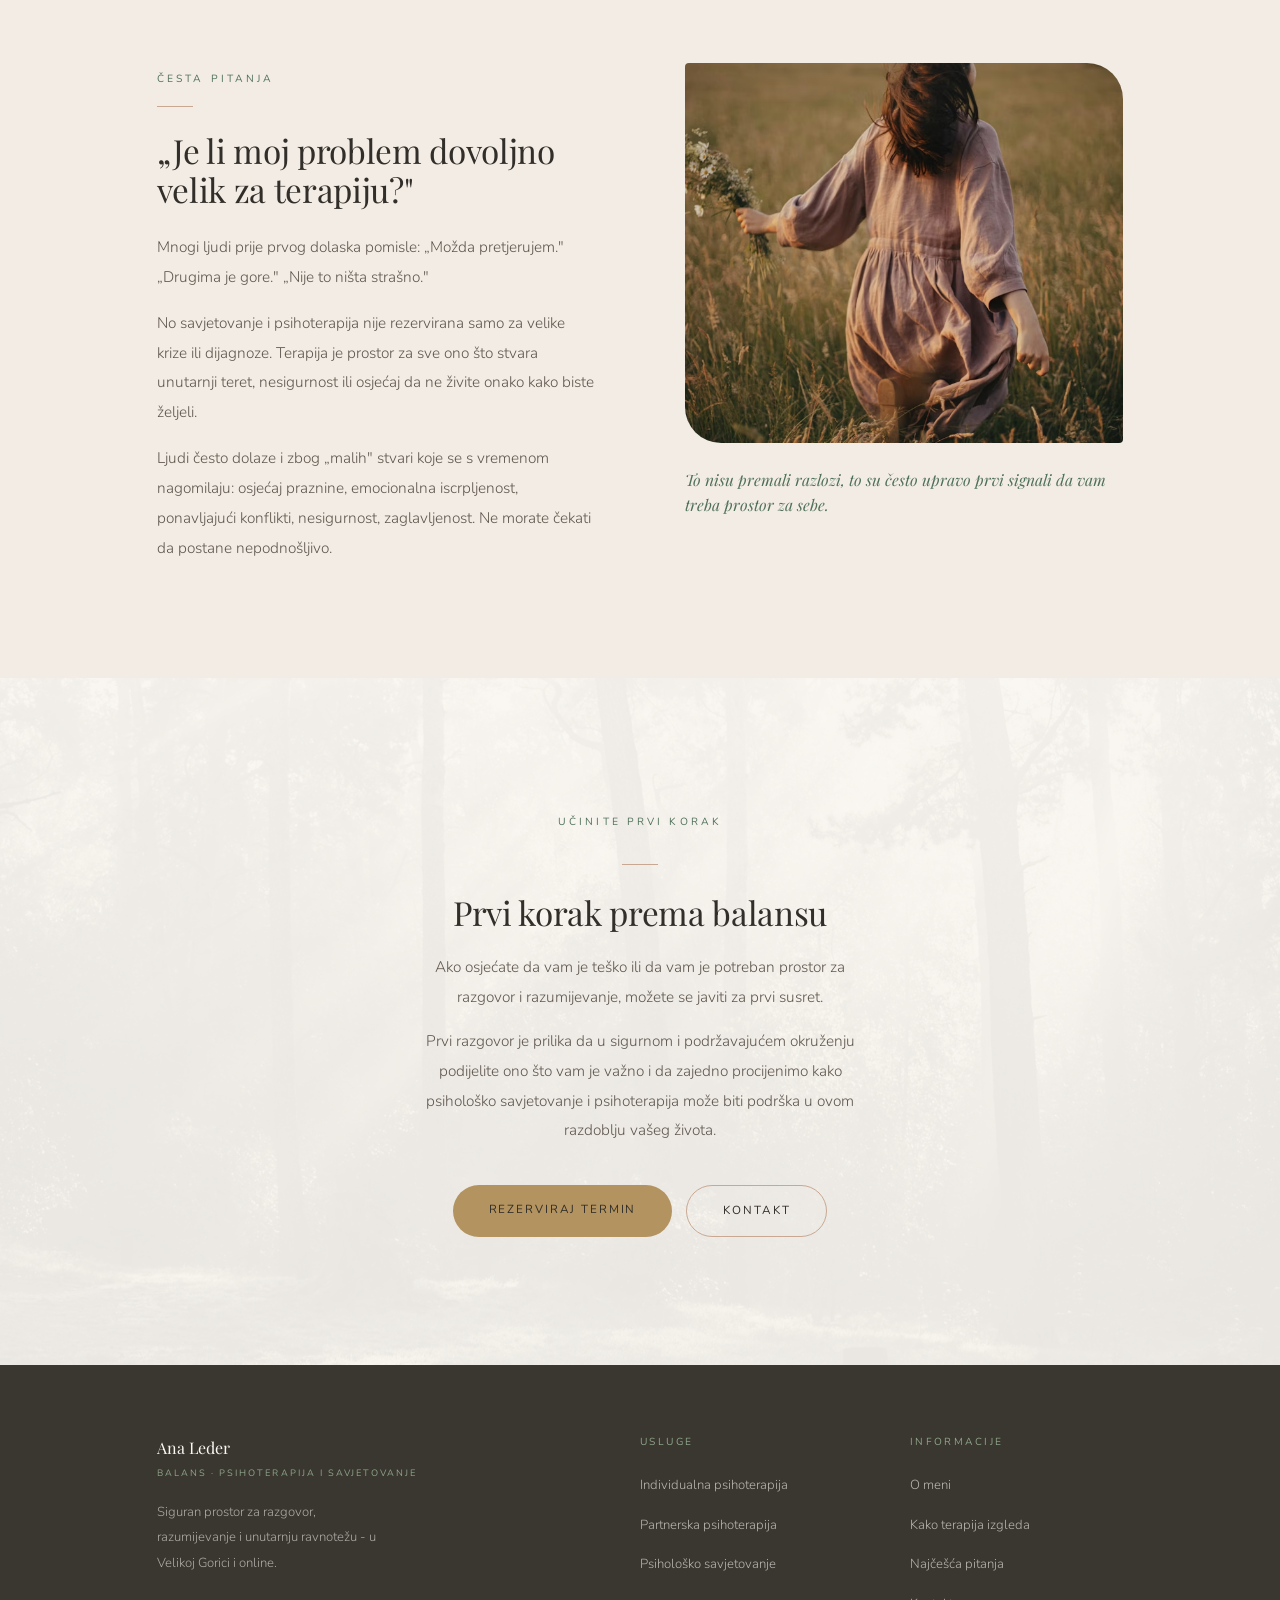
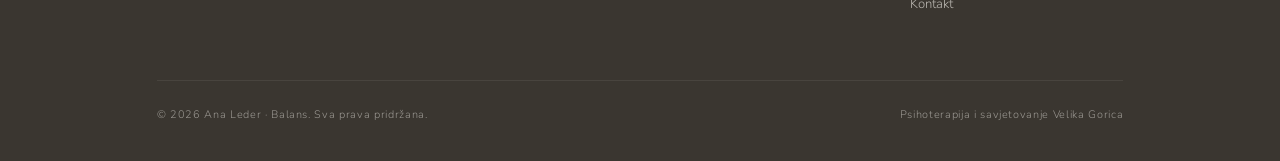
==== commit cd041fcd: "mobile optimisation" ====
--- a/index.html
+++ b/index.html
@@ -52,7 +52,8 @@
   <!-- Fonts -->
   <link rel="preconnect" href="https://fonts.googleapis.com" />
   <link rel="preconnect" href="https://fonts.gstatic.com" crossorigin />
-  <link href="https://fonts.googleapis.com/css2?family=Playfair+Display:ital,wght@0,400;0,500;1,400;1,500&family=Nunito:wght@300;400&display=swap" rel="stylesheet" />
+  <link rel="preload" as="style" href="https://fonts.googleapis.com/css2?family=Playfair+Display:ital,wght@0,400;1,400&family=Nunito:wght@300;400&display=swap" onload="this.onload=null;this.rel='stylesheet'" />
+  <noscript><link rel="stylesheet" href="https://fonts.googleapis.com/css2?family=Playfair+Display:ital,wght@0,400;1,400&family=Nunito:wght@300;400&display=swap" /></noscript>
 
   <!-- Global CSS -->
   <link rel="stylesheet" href="css/style.css" />
@@ -104,7 +105,7 @@
     .hero-tagline {
       font-family: 'Playfair Display', serif; font-style: italic;
       font-size: clamp(1rem, 1.7vw, 1.3rem);
-      color: var(--tan); margin-bottom: 12px;
+      color: var(--gold); margin-bottom: 12px;
     }
     .hero-sub {
       max-width: 44ch; margin-bottom: 40px;
@@ -505,8 +506,10 @@
       -->
       <img
         src="slike/PsihoterapijaBalansnature.jpg"
+        srcset="slike/PsihoterapijaBalansnature-sm.jpg 900w, slike/PsihoterapijaBalansnature.jpg 1600w"
+        sizes="(max-width: 860px) 100vw, 50vw"
         alt="Mirno, podržavajuće okruženje za psihoterapiju"
-        width="900" height="900"
+        width="1600" height="900"
         loading="eager" fetchpriority="high" decoding="async"
       />
       <!-- Badge -->
@@ -744,21 +747,21 @@
             <div class="step">
               <span class="step-n">01</span>
               <div class="step-b">
-                <h4>Prvi susret</h4>
+                <h3>Prvi susret</h3>
                 <p>Razgovaramo o vašim temama, teškoćama i očekivanjima. Slušam s pažnjom i poštovanjem, bez osuđivanja i bez pritiska.</p>
               </div>
             </div>
             <div class="step">
               <span class="step-n">02</span>
               <div class="step-b">
-                <h4>Redoviti susreti</h4>
+                <h3>Redoviti susreti</h3>
                 <p>Susreti traju 60 minuta. U početku se najčešće dolazi jednom tjedno, a ritam se prilagođava vašim potrebama.</p>
               </div>
             </div>
             <div class="step">
               <span class="step-n">03</span>
               <div class="step-b">
-                <h4>Uživo ili online</h4>
+                <h3>Uživo ili online</h3>
                 <p>Terapija je dostupna uživo u Velikoj Gorici i online - birate što vam više odgovara.</p>
               </div>
             </div>
--- a/css/style.css
+++ b/css/style.css
@@ -21,7 +21,8 @@
   --clay-l:  #e0c8ba;
   --canvas:  #f2ece4;
   --cream:   #faf7f2;
-  --tan:     #b3935f;   /* dublji zlatni — čitljiv kao tekst-akcent */
+  --tan:     #b3935f;   /* zlatni — pozadina gumba (.btn-dark) */
+  --gold:    #8a6a24;   /* dublji zlatni za TEKST-akcente (WCAG AA na cream/canvas) */
   --muted:   #5f574e;   /* znatno tamniji tekst — bolja čitljivost (WCAG AA) */
 
   --header-bg: #6e8878;    /* moss — header pozadina */
@@ -199,7 +200,7 @@
   font-family: 'Playfair Display', serif; font-size: 1.4rem;
   color: var(--clay); line-height: 1.1; padding-top: 3px;
 }
-.step-b h4 {
+.step-b h3 {
   font-family: 'Nunito', sans-serif; font-size: .76rem; font-weight: 400;
   letter-spacing: .15em; text-transform: uppercase; color: var(--dark); margin-bottom: 5px;
 }
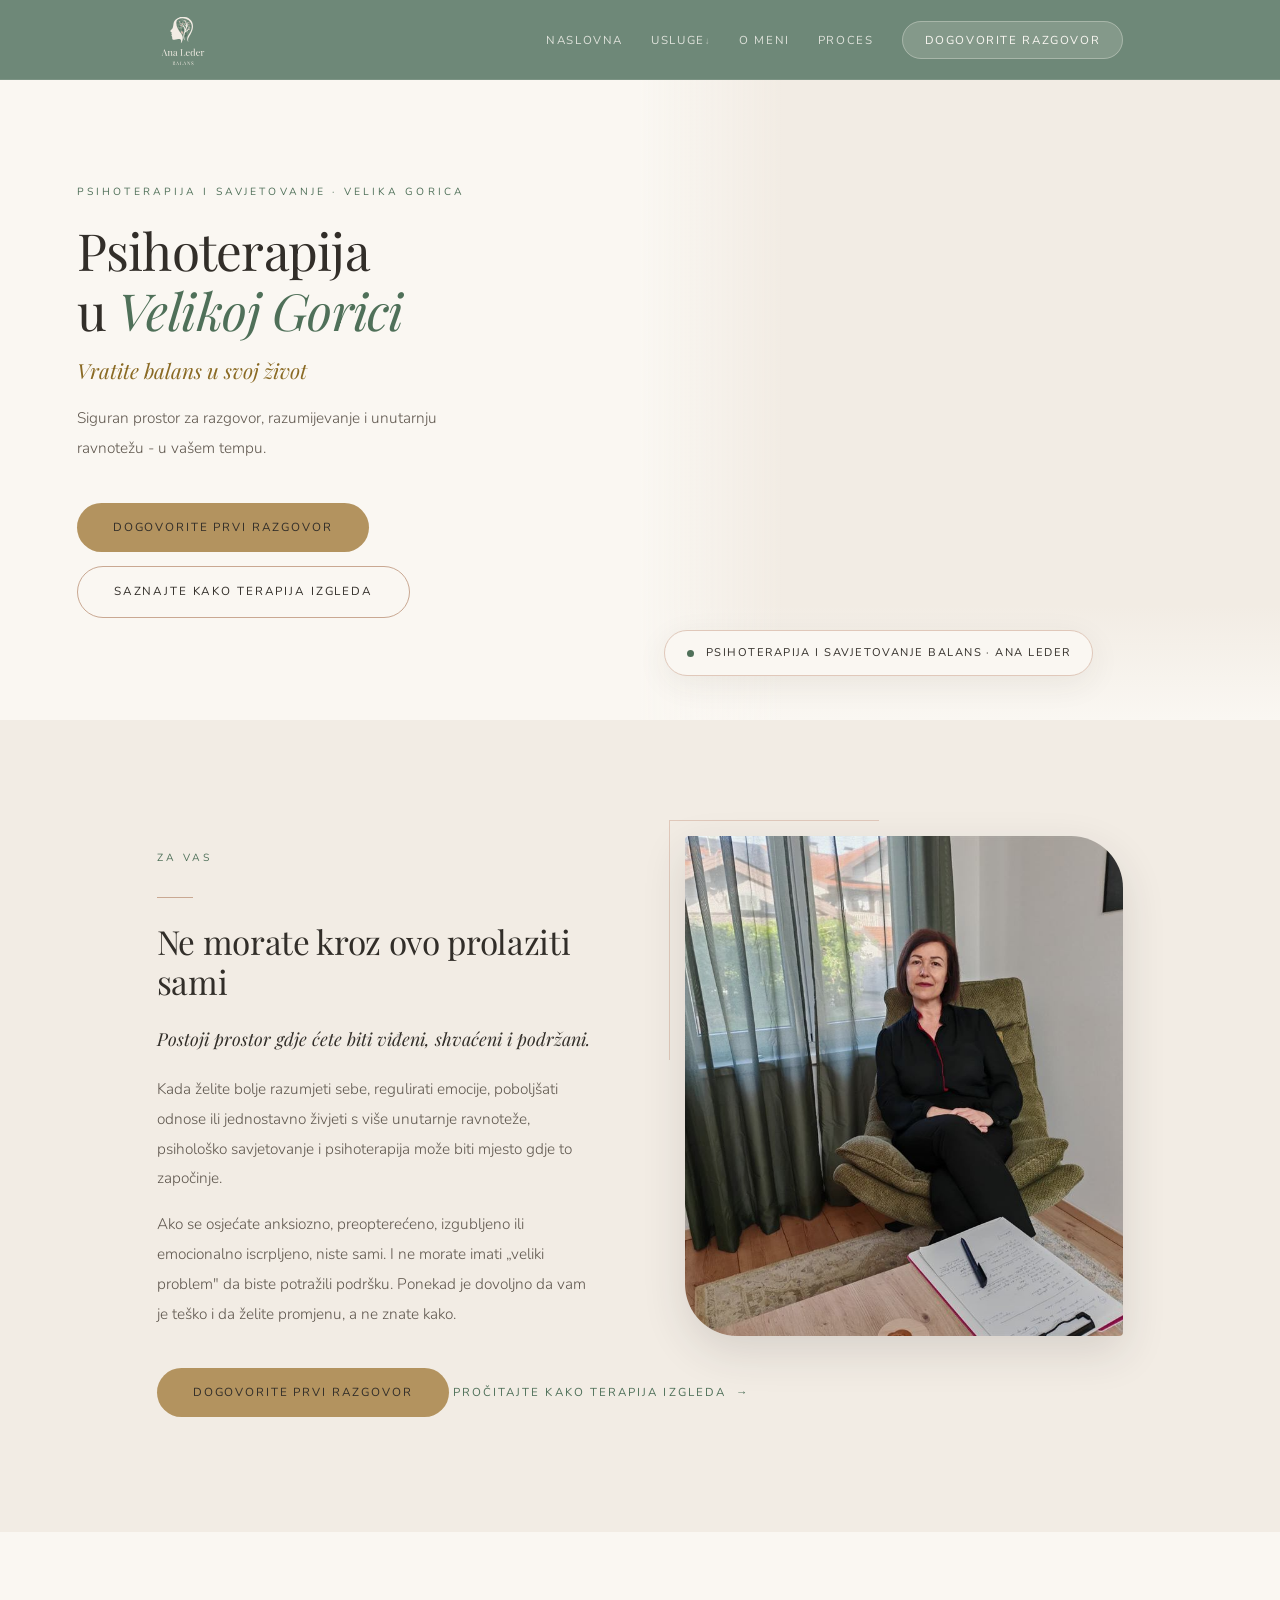
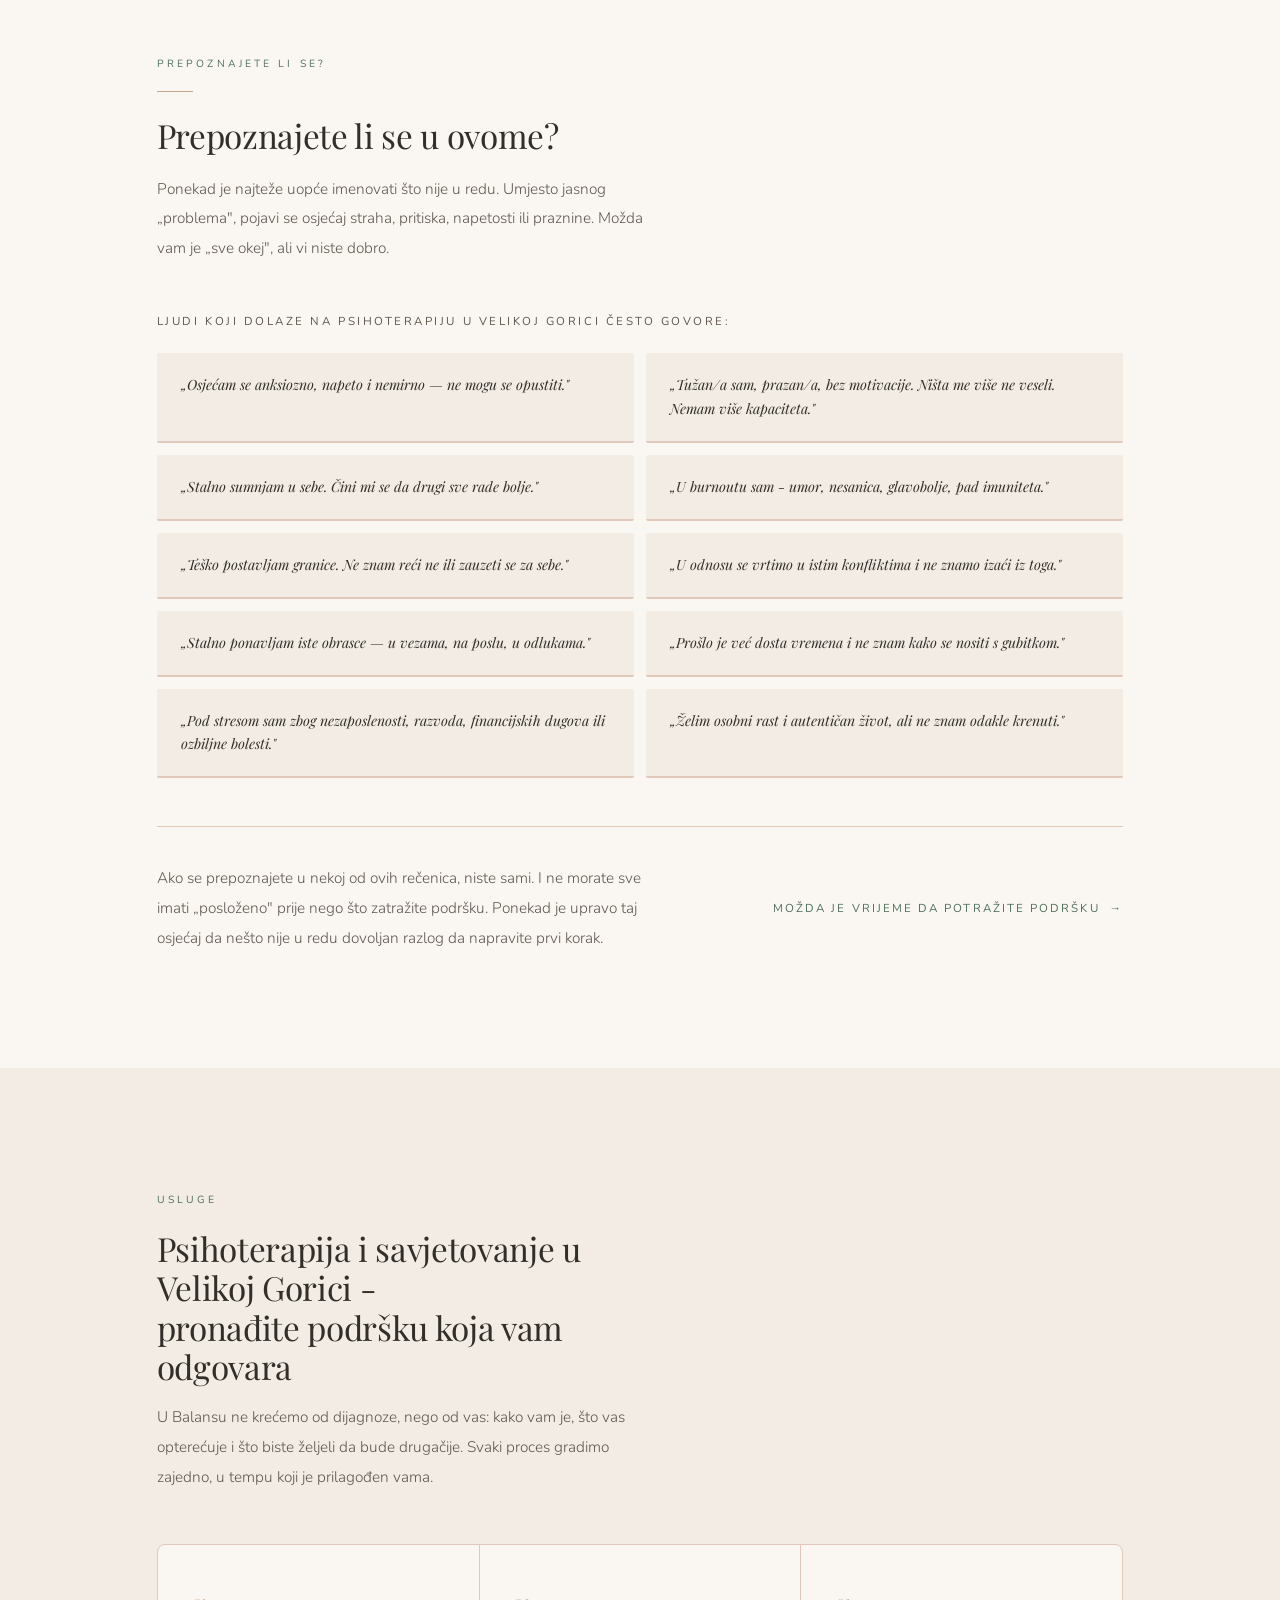
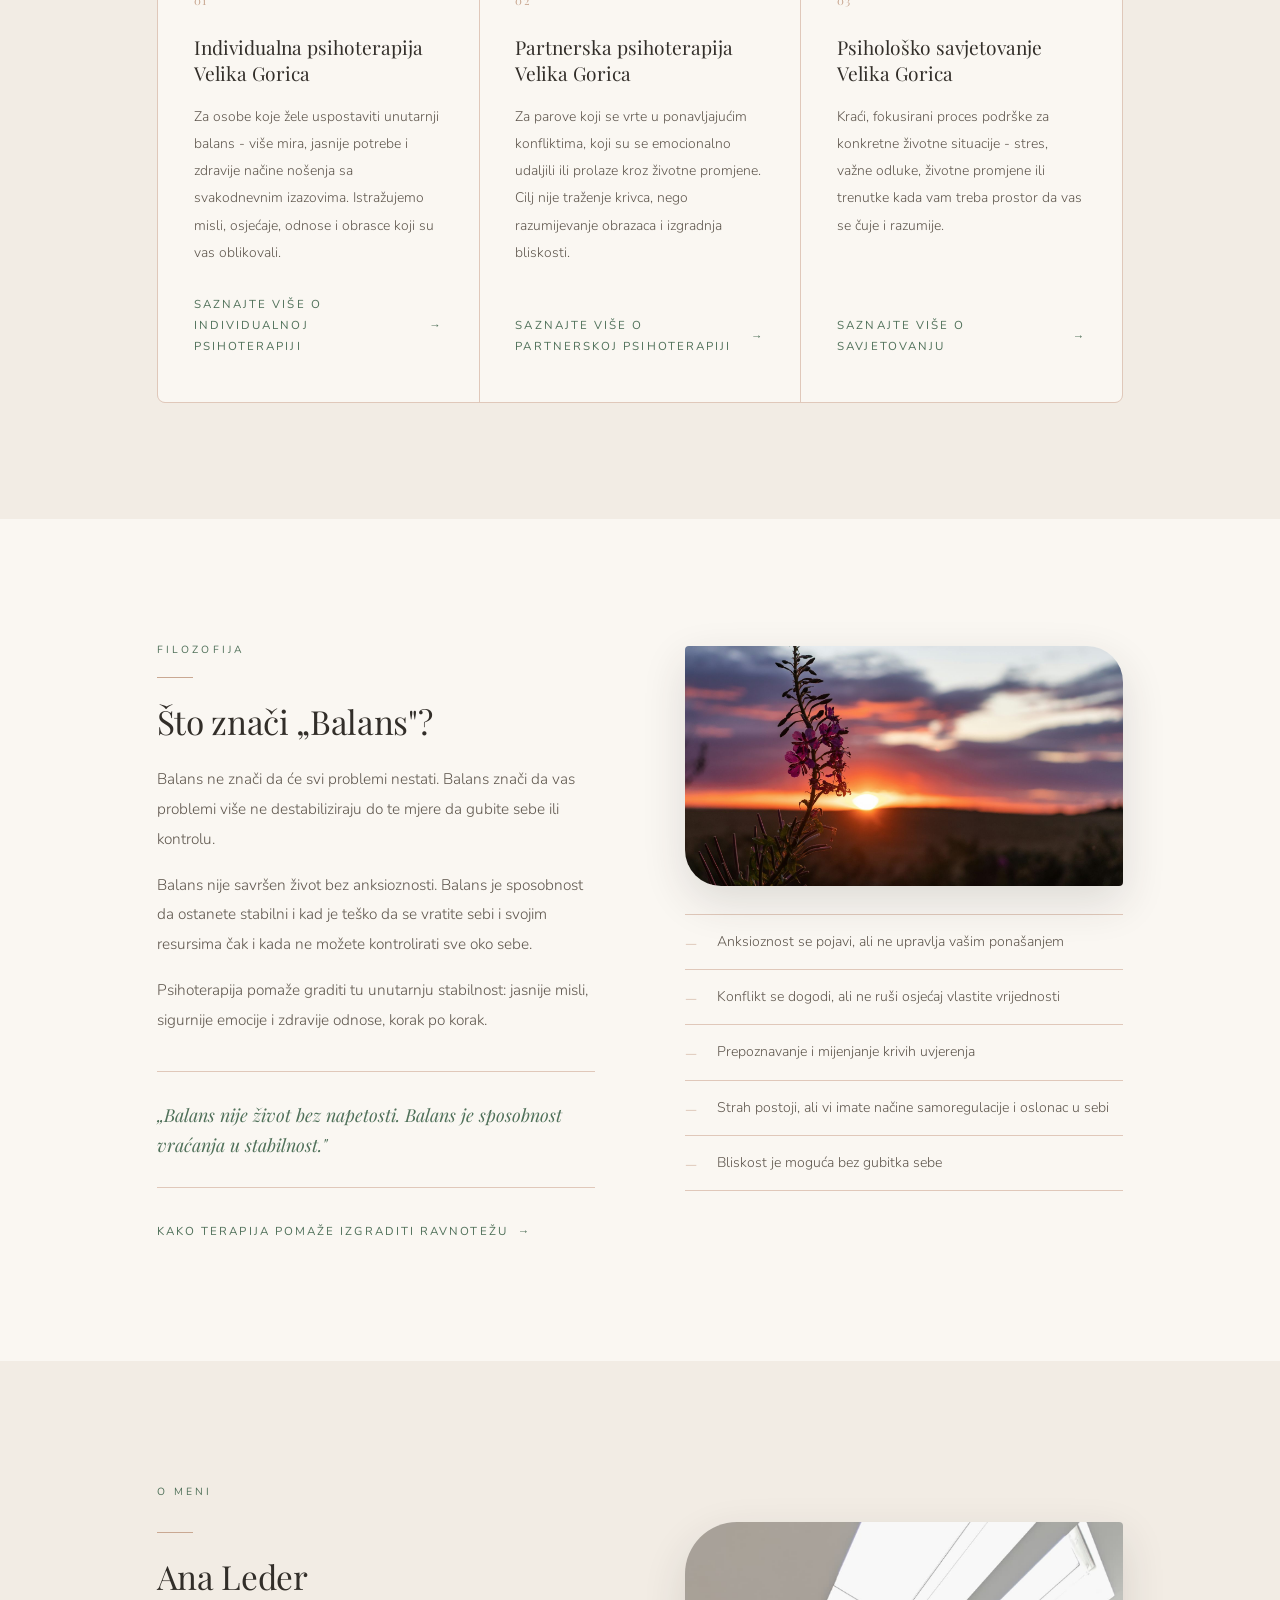
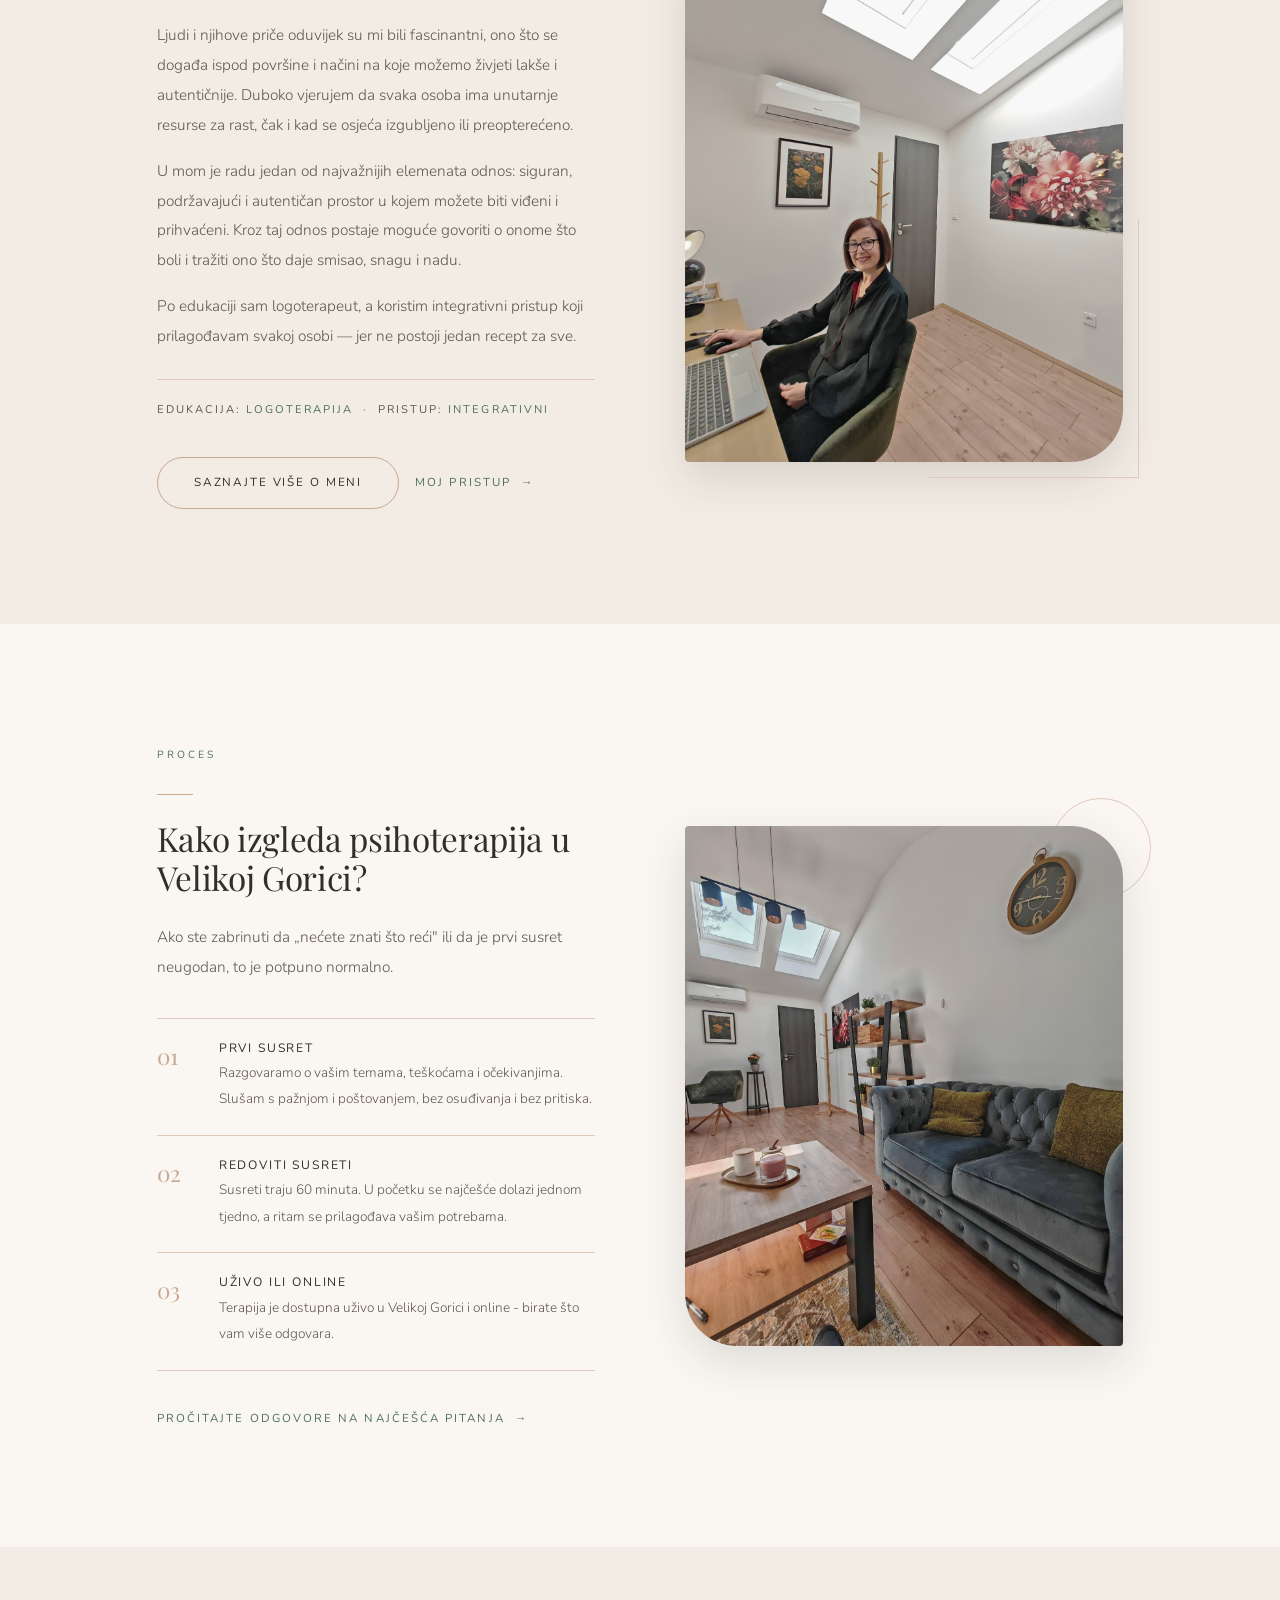
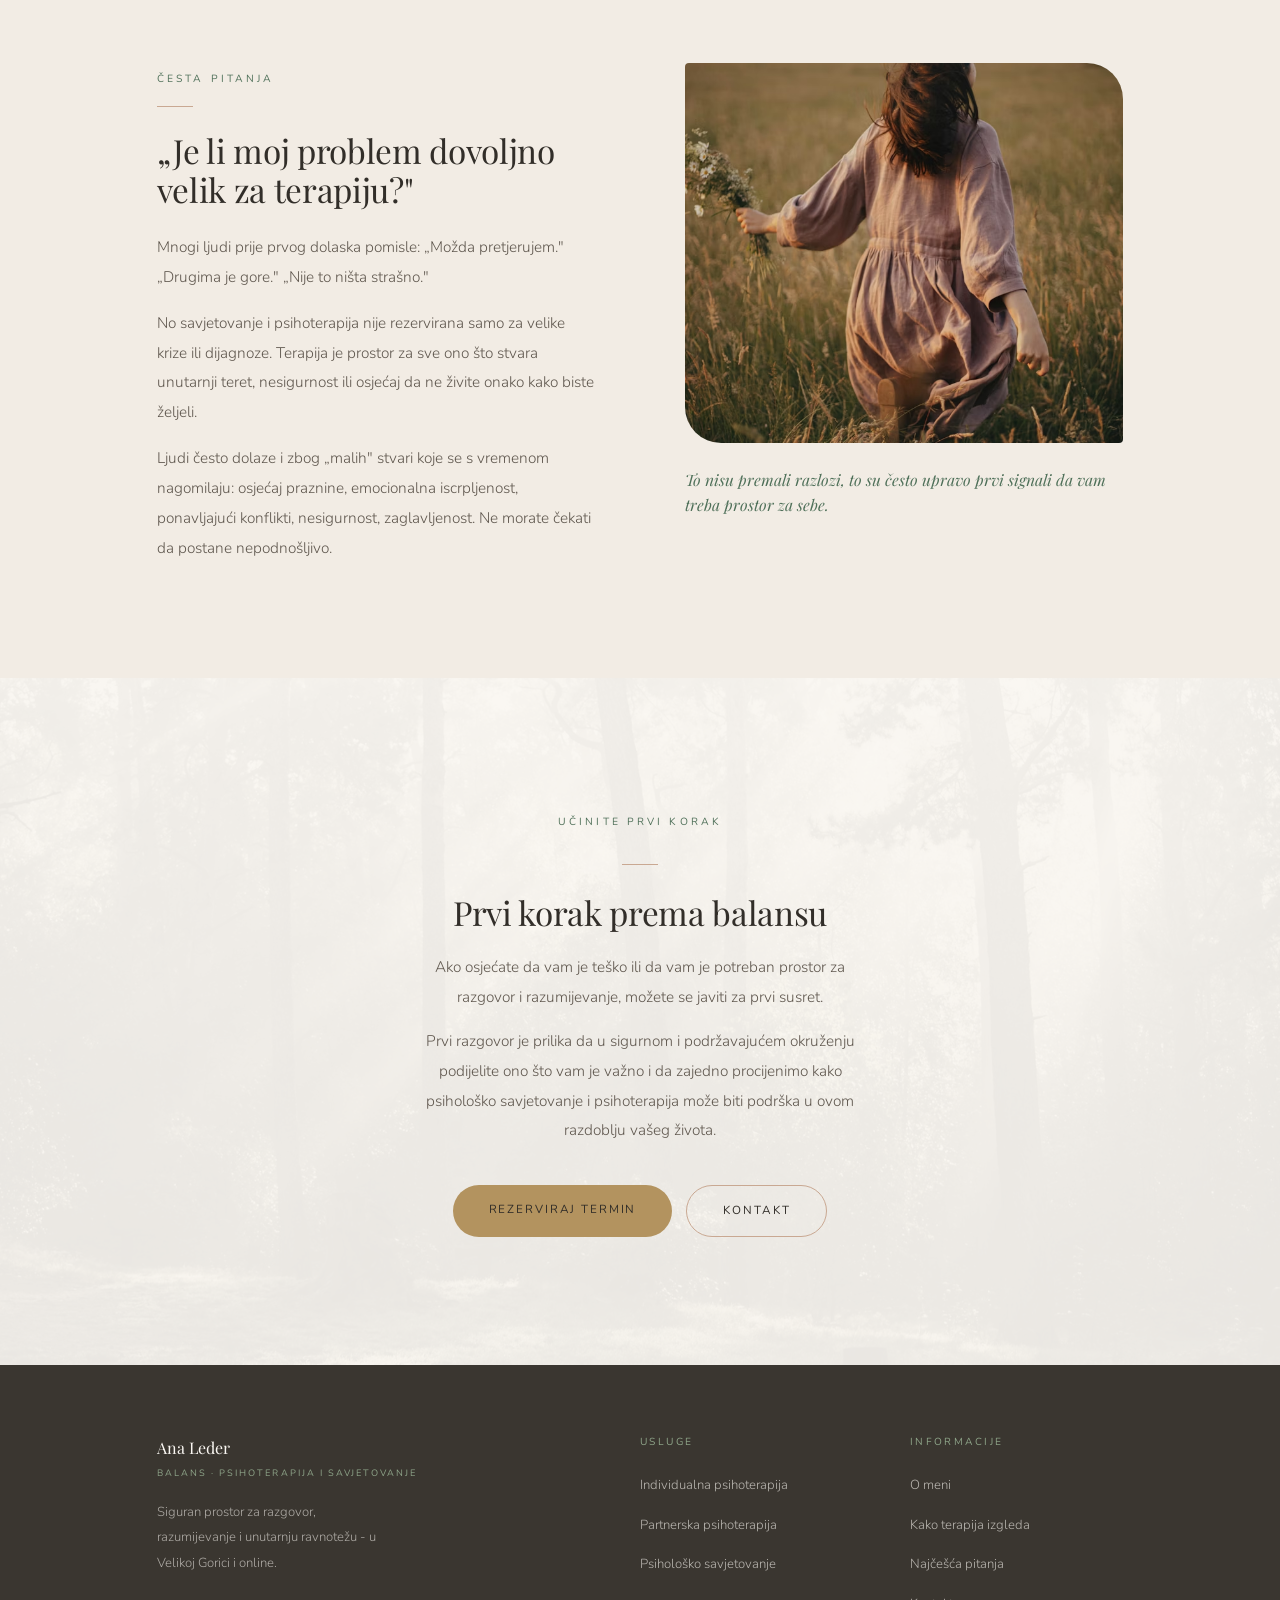
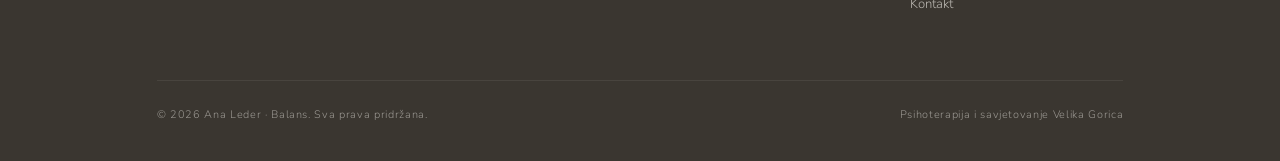
==== commit 7f06691a: "ispravci" ====
--- a/index.html
+++ b/index.html
@@ -49,11 +49,9 @@
   }
   </script>
 
-  <!-- Fonts -->
-  <link rel="preconnect" href="https://fonts.googleapis.com" />
-  <link rel="preconnect" href="https://fonts.gstatic.com" crossorigin />
-  <link rel="preload" as="style" href="https://fonts.googleapis.com/css2?family=Playfair+Display:ital,wght@0,400;1,400&family=Nunito:wght@300;400&display=swap" onload="this.onload=null;this.rel='stylesheet'" />
-  <noscript><link rel="stylesheet" href="https://fonts.googleapis.com/css2?family=Playfair+Display:ital,wght@0,400;1,400&family=Nunito:wght@300;400&display=swap" /></noscript>
+  <!-- Fonts — self-hosted woff2 (bez vanjskih zahtjeva); preload kritičnih (latin) za brzi LCP -->
+  <link rel="preload" as="font" type="font/woff2" href="fonts/playfair-latin.woff2" crossorigin />
+  <link rel="preload" as="font" type="font/woff2" href="fonts/nunito-latin.woff2" crossorigin />
 
   <!-- Global CSS -->
   <link rel="stylesheet" href="css/style.css" />
--- a/css/style.css
+++ b/css/style.css
@@ -3,8 +3,39 @@
    Fontovi: Playfair Display (serif) + Nunito (sans)
    ============================================================ */
 
-/* Fontovi se učitavaju preko <link> u <head> svake stranice (preconnect + display=swap),
-   pa je @import ovdje namjerno uklonjen — uklanja blokirajući, dvostruki zahtjev. */
+/* ─── SELF-HOSTED FONTOVI (woff2) — nema vanjskih zahtjeva na Google ───
+   Kritični (latin) se preload-aju u <head>. unicode-range kopiran s Googlea
+   (uključuje latin-ext za hrvatske znakove č ć ž š đ). font-display: swap. */
+@font-face {
+  font-family: 'Nunito'; font-style: normal; font-weight: 300 400; font-display: swap;
+  src: url(../fonts/nunito-latinext.woff2) format('woff2');
+  unicode-range: U+0100-02BA,U+02BD-02C5,U+02C7-02CC,U+02CE-02D7,U+02DD-02FF,U+0304,U+0308,U+0329,U+1D00-1DBF,U+1E00-1E9F,U+1EF2-1EFF,U+2020,U+20A0-20AB,U+20AD-20C0,U+2113,U+2C60-2C7F,U+A720-A7FF;
+}
+@font-face {
+  font-family: 'Nunito'; font-style: normal; font-weight: 300 400; font-display: swap;
+  src: url(../fonts/nunito-latin.woff2) format('woff2');
+  unicode-range: U+0000-00FF,U+0131,U+0152-0153,U+02BB-02BC,U+02C6,U+02DA,U+02DC,U+0304,U+0308,U+0329,U+2000-206F,U+20AC,U+2122,U+2191,U+2193,U+2212,U+2215,U+FEFF,U+FFFD;
+}
+@font-face {
+  font-family: 'Playfair Display'; font-style: normal; font-weight: 400; font-display: swap;
+  src: url(../fonts/playfair-latinext.woff2) format('woff2');
+  unicode-range: U+0100-02BA,U+02BD-02C5,U+02C7-02CC,U+02CE-02D7,U+02DD-02FF,U+0304,U+0308,U+0329,U+1D00-1DBF,U+1E00-1E9F,U+1EF2-1EFF,U+2020,U+20A0-20AB,U+20AD-20C0,U+2113,U+2C60-2C7F,U+A720-A7FF;
+}
+@font-face {
+  font-family: 'Playfair Display'; font-style: normal; font-weight: 400; font-display: swap;
+  src: url(../fonts/playfair-latin.woff2) format('woff2');
+  unicode-range: U+0000-00FF,U+0131,U+0152-0153,U+02BB-02BC,U+02C6,U+02DA,U+02DC,U+0304,U+0308,U+0329,U+2000-206F,U+20AC,U+2122,U+2191,U+2193,U+2212,U+2215,U+FEFF,U+FFFD;
+}
+@font-face {
+  font-family: 'Playfair Display'; font-style: italic; font-weight: 400; font-display: swap;
+  src: url(../fonts/playfair-italic-latinext.woff2) format('woff2');
+  unicode-range: U+0100-02BA,U+02BD-02C5,U+02C7-02CC,U+02CE-02D7,U+02DD-02FF,U+0304,U+0308,U+0329,U+1D00-1DBF,U+1E00-1E9F,U+1EF2-1EFF,U+2020,U+20A0-20AB,U+20AD-20C0,U+2113,U+2C60-2C7F,U+A720-A7FF;
+}
+@font-face {
+  font-family: 'Playfair Display'; font-style: italic; font-weight: 400; font-display: swap;
+  src: url(../fonts/playfair-italic-latin.woff2) format('woff2');
+  unicode-range: U+0000-00FF,U+0131,U+0152-0153,U+02BB-02BC,U+02C6,U+02DA,U+02DC,U+0304,U+0308,U+0329,U+2000-206F,U+20AC,U+2122,U+2191,U+2193,U+2212,U+2215,U+FEFF,U+FFFD;
+}
 
 /* ─── RESET ─────────────────────────────────────────────── */
 *, *::before, *::after { box-sizing: border-box; margin: 0; padding: 0; }
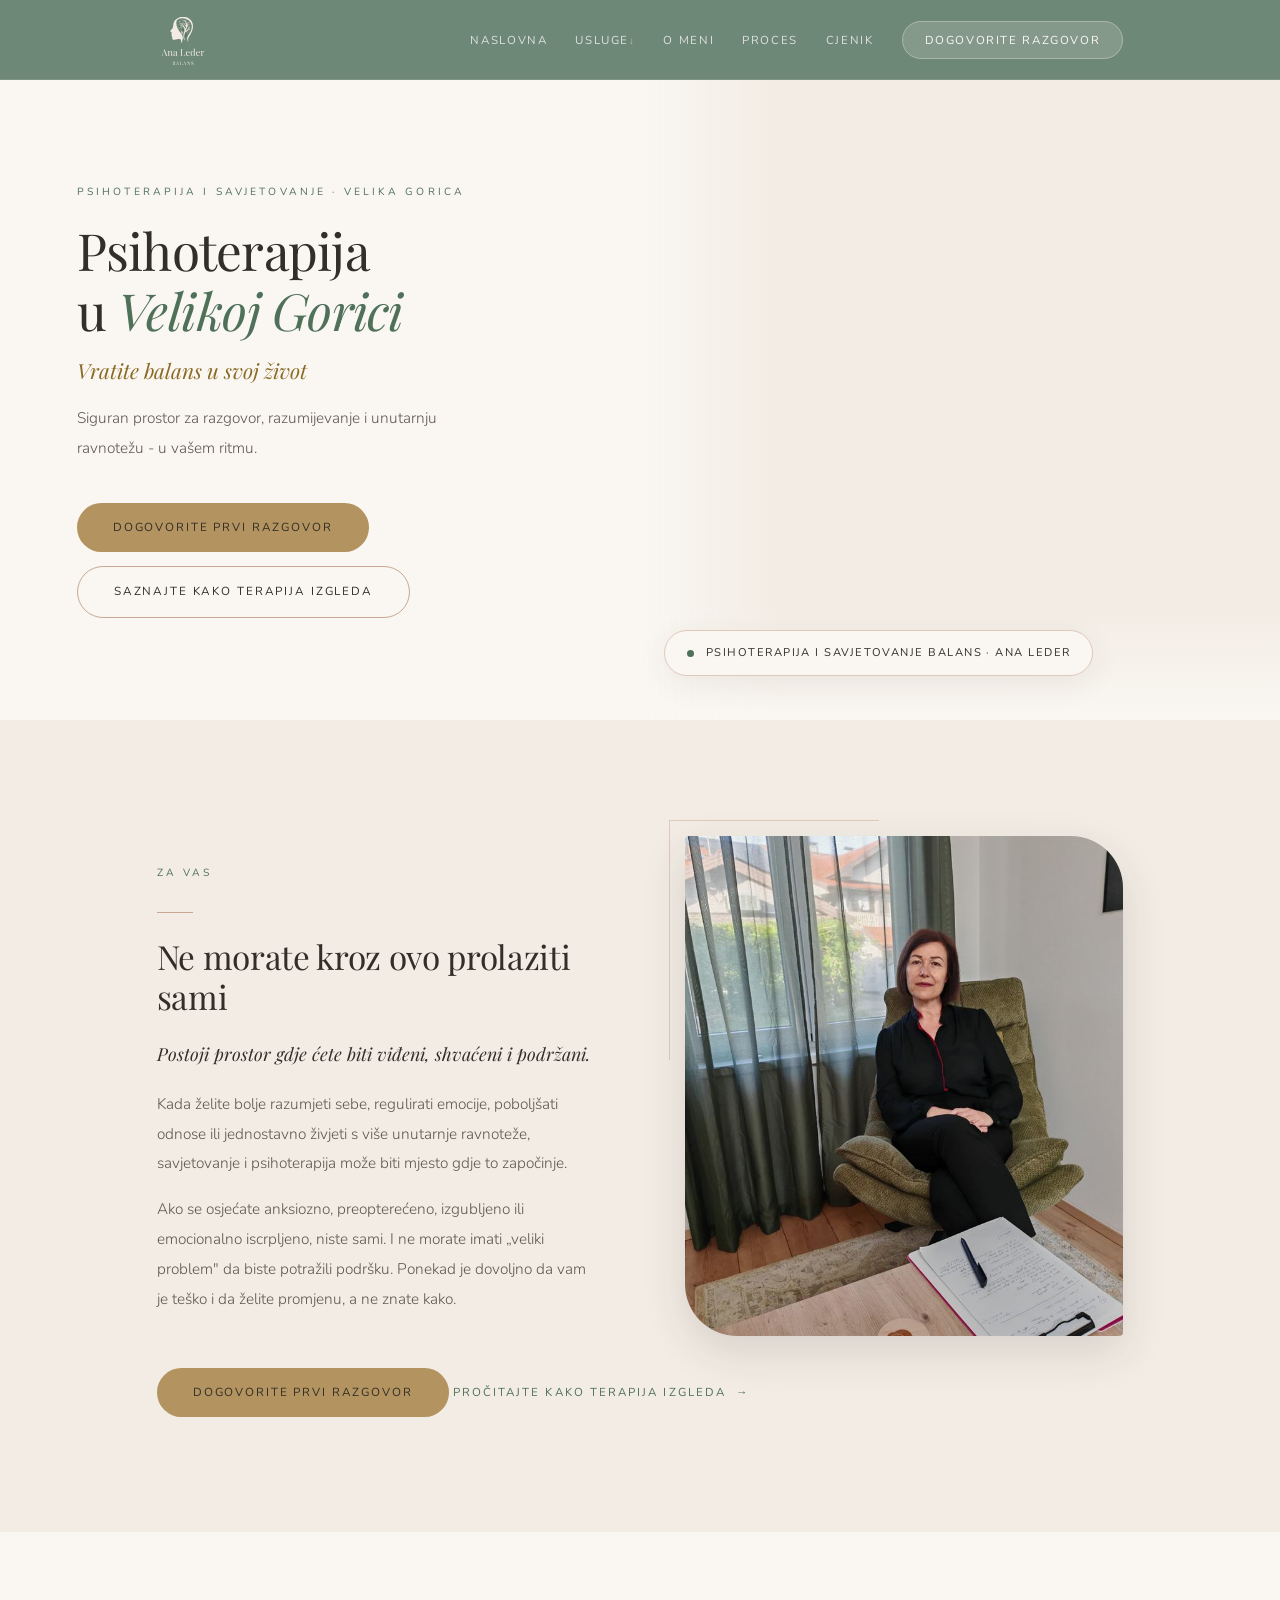
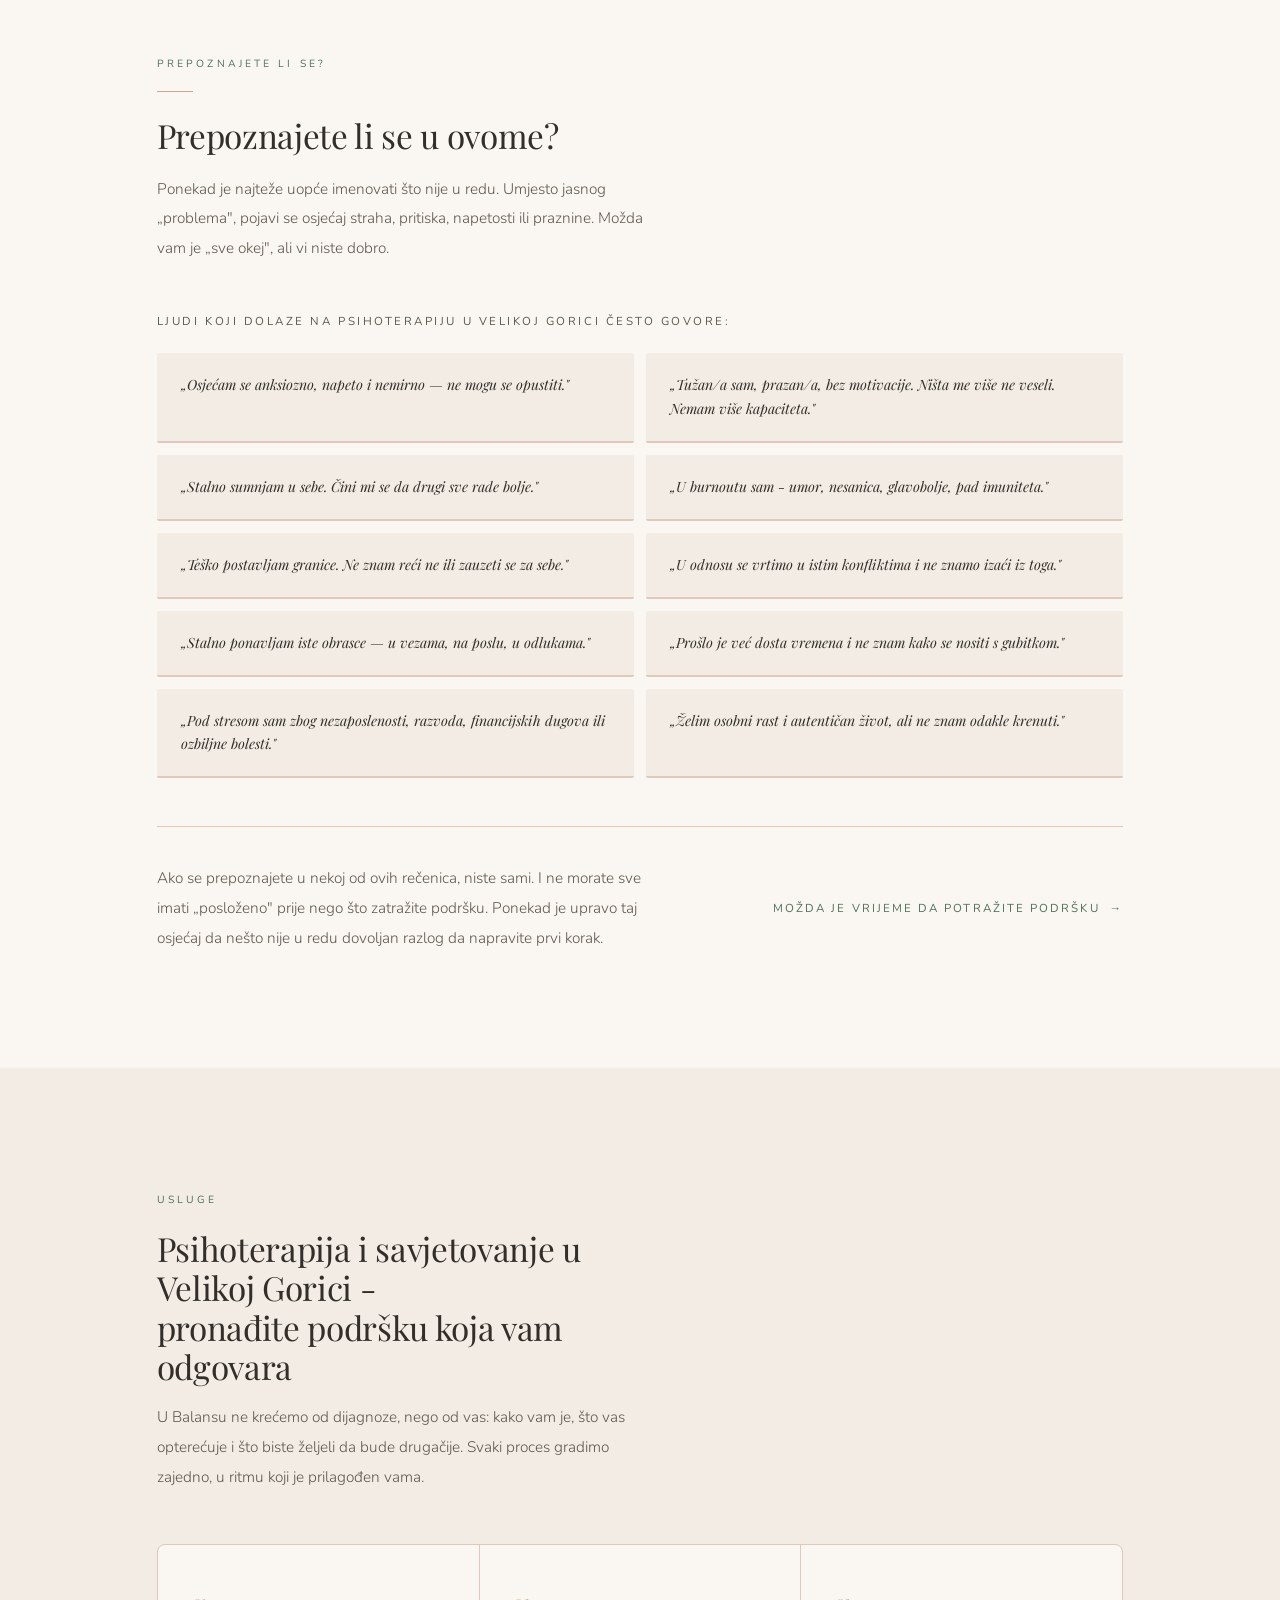
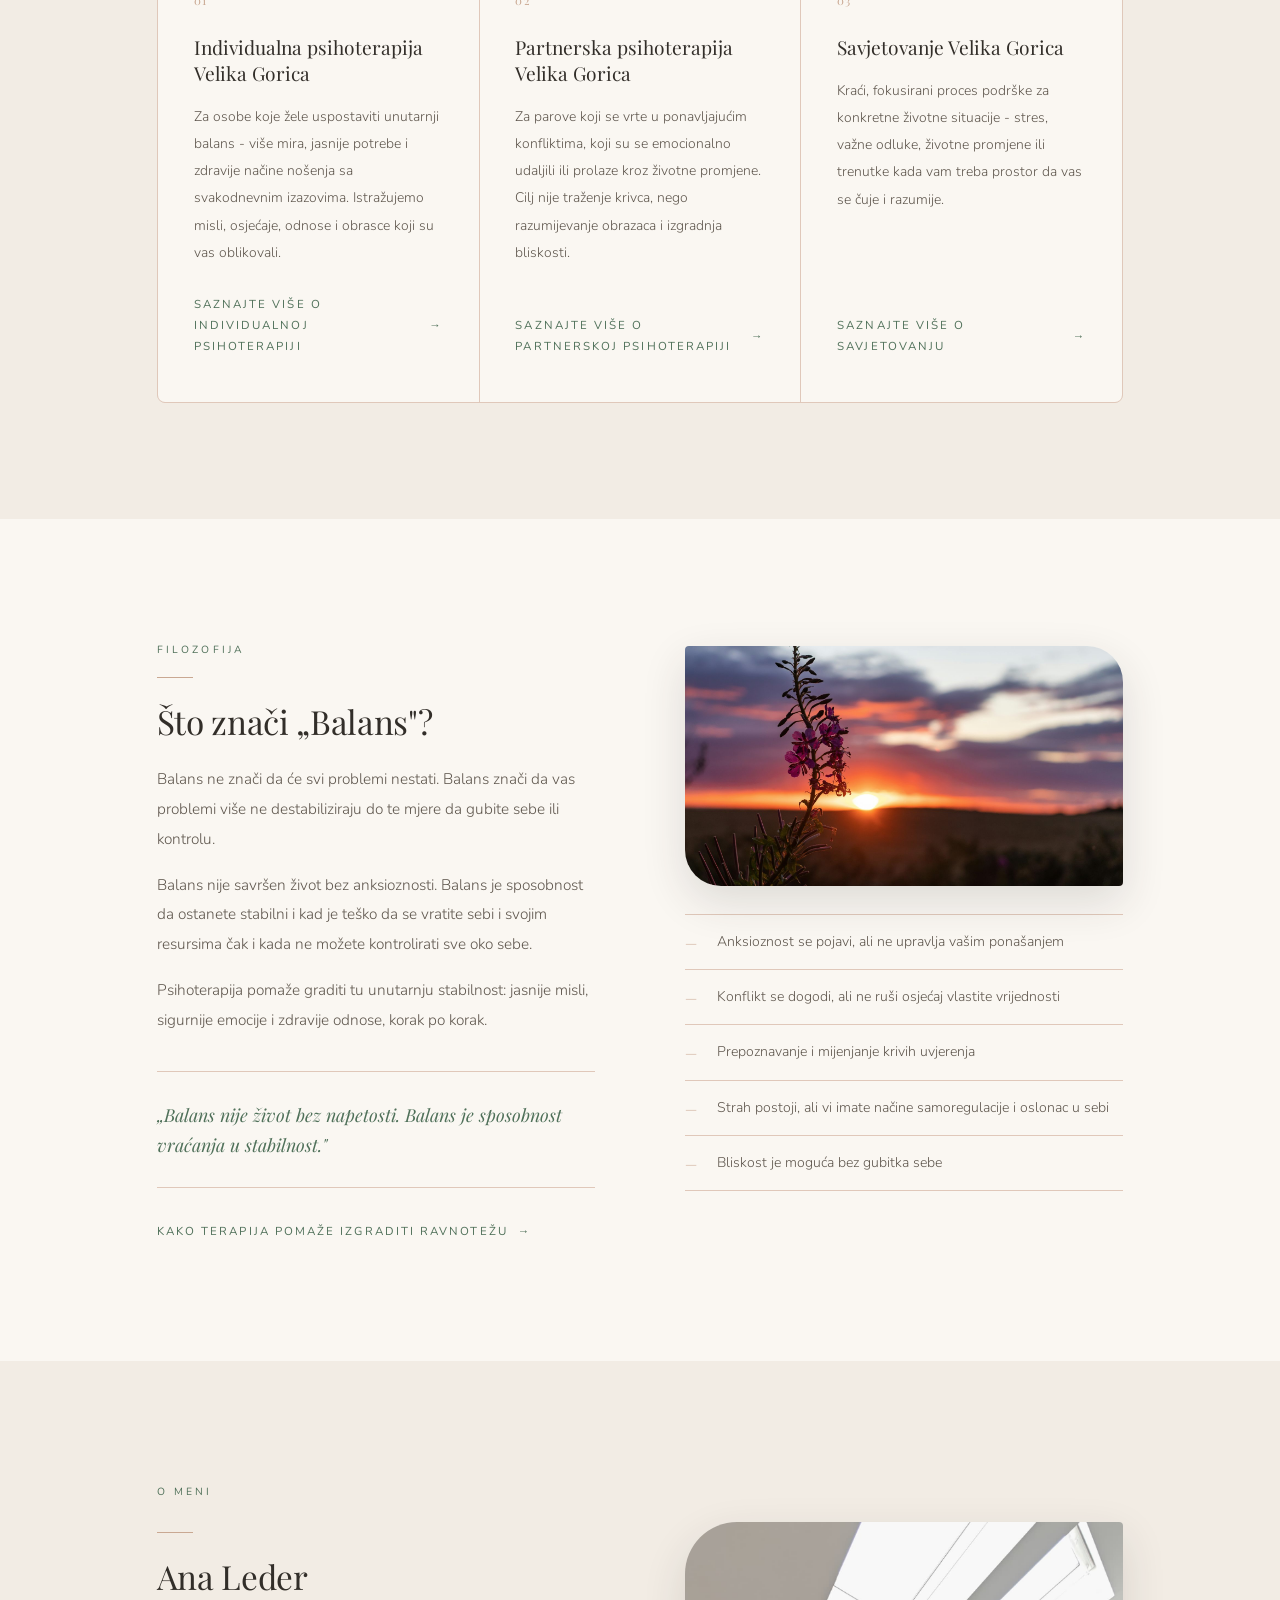
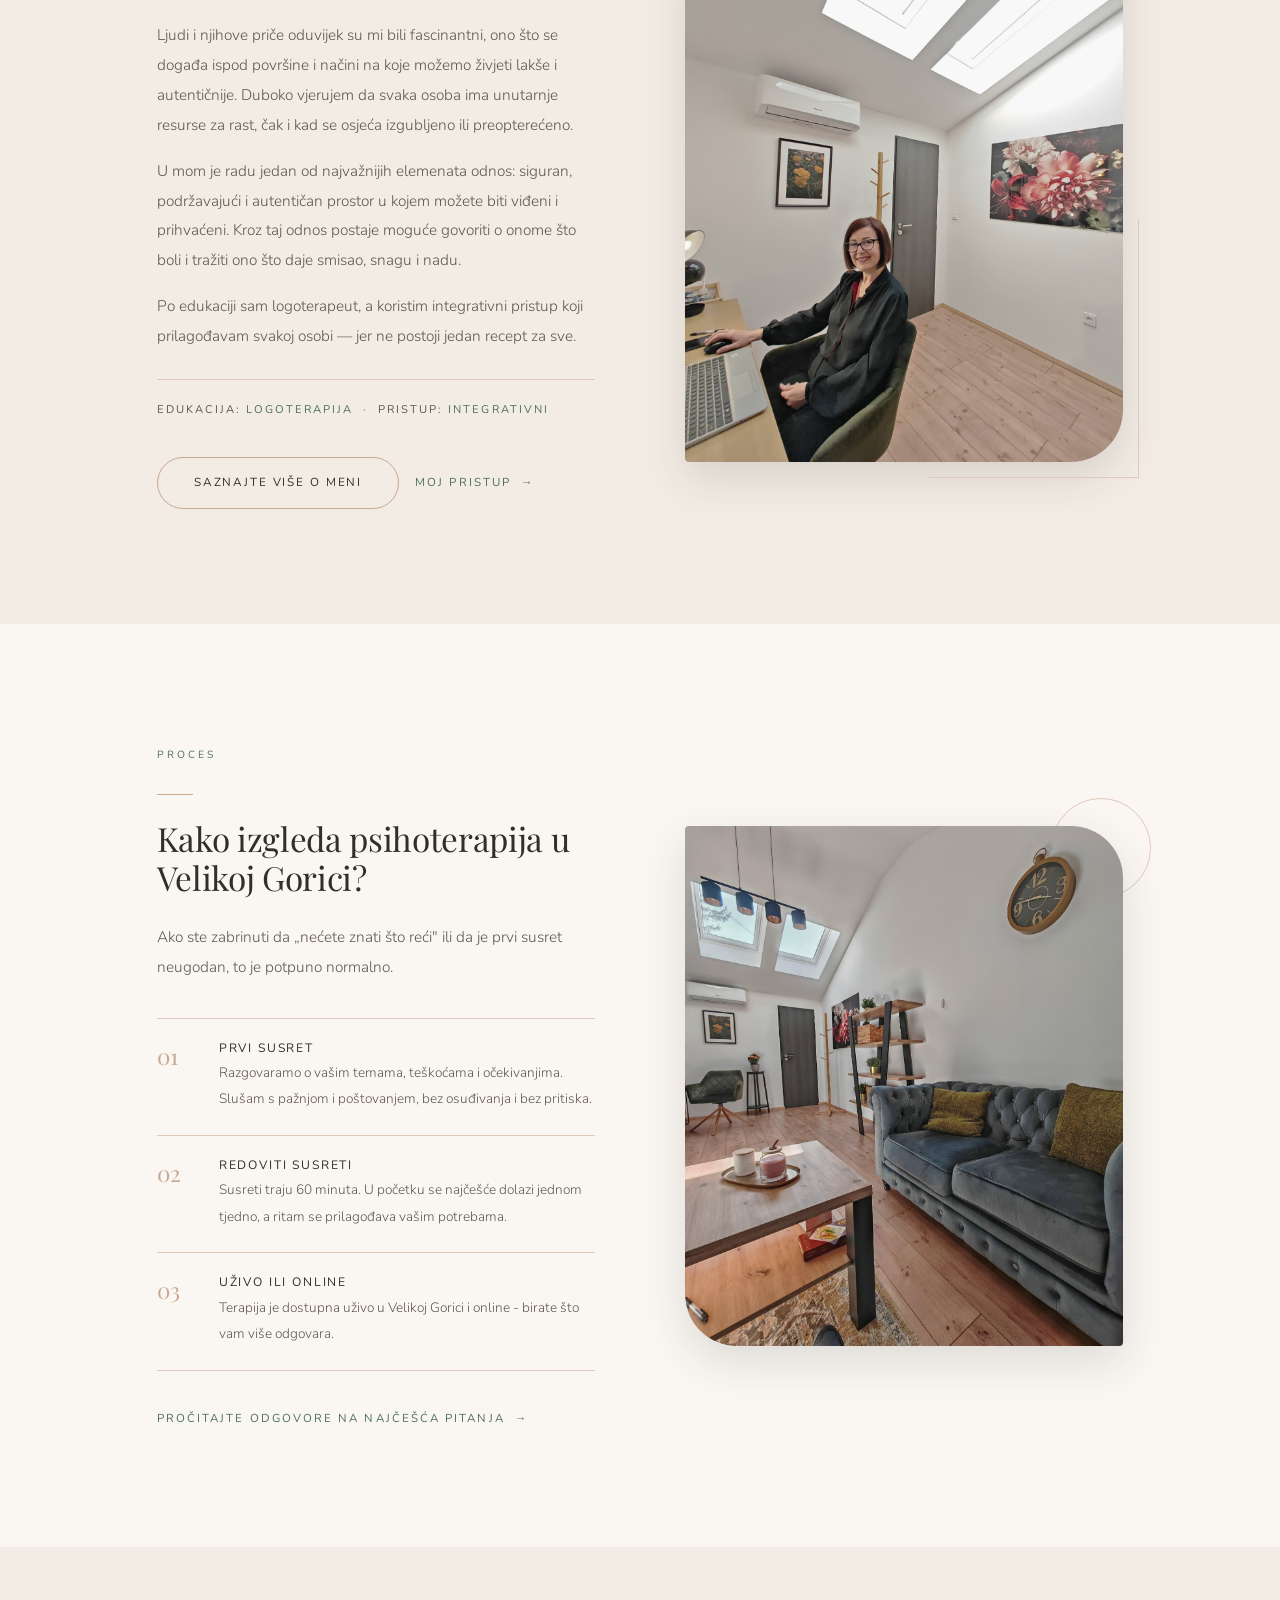
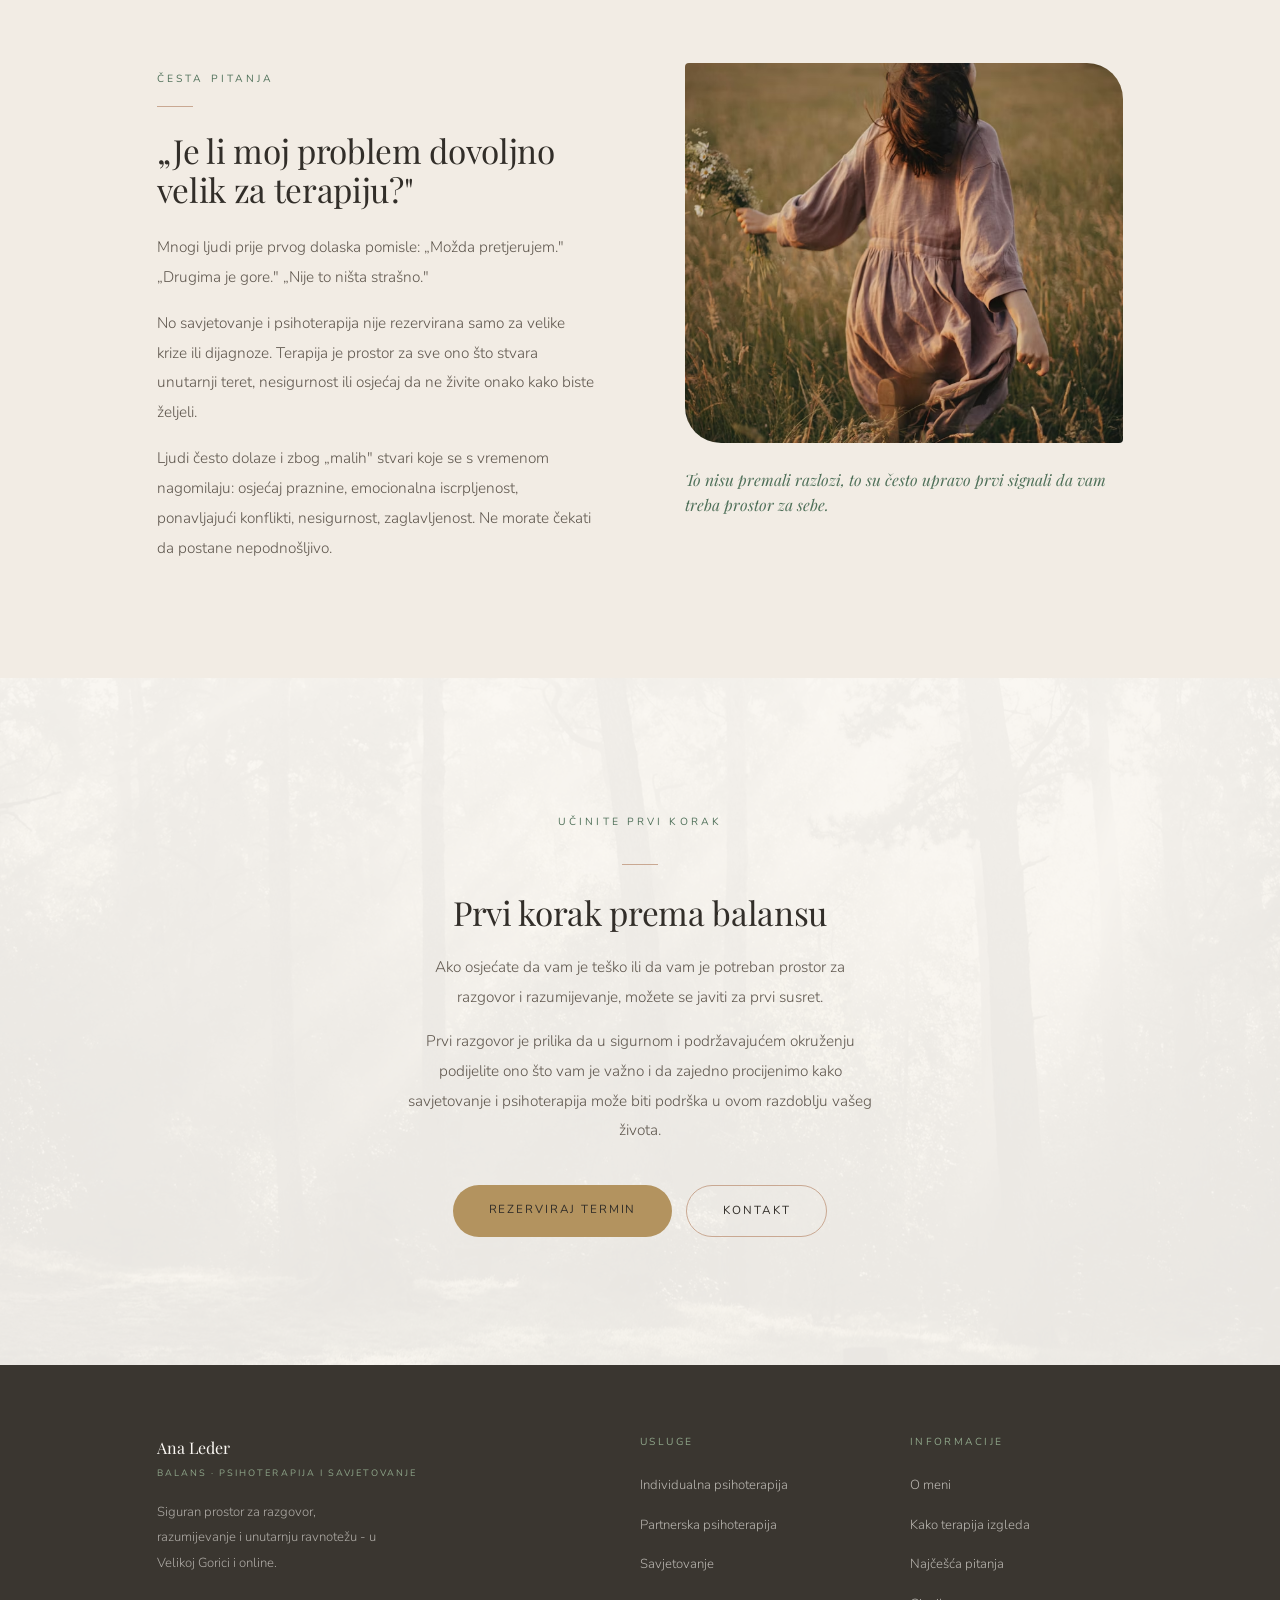
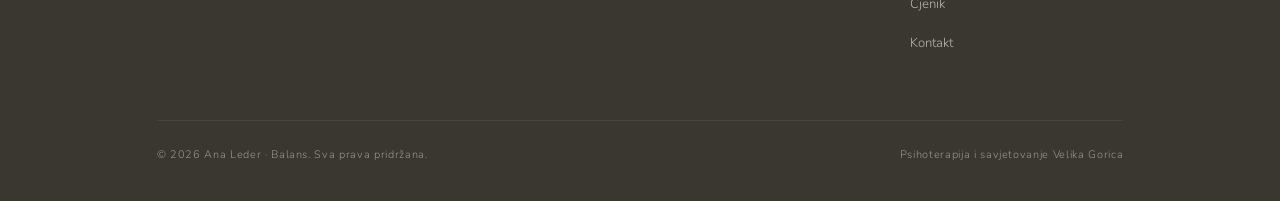
==== commit 979e9583: "revizija + nova stranica revizija" ====
--- a/index.html
+++ b/index.html
@@ -45,7 +45,7 @@
     "knowsLanguage": "hr",
     "hasMap": "https://www.google.com/maps?q=Zagreba%C4%8Dka+ul.+37,+10410+Velika+Gorica",
     "sameAs": "https://share.google/ae2eGjssJG3whDYxh",
-    "description": "Psihoterapija i psihološko savjetovanje u Velikoj Gorici. Individualna i partnerska psihoterapija."
+    "description": "Psihoterapija i savjetovanje u Velikoj Gorici. Individualna i partnerska psihoterapija."
   }
   </script>
 
@@ -468,11 +468,12 @@
         <ul class="dropdown" role="list">
           <li><a href="individualna-psihoterapija.html">Individualna psihoterapija</a></li>
           <li><a href="partnerska-psihoterapija.html">Partnerska psihoterapija</a></li>
-          <li><a href="psiholosko-savjetovanje.html">Psihološko savjetovanje</a></li>
+          <li><a href="savjetovanje.html">Savjetovanje</a></li>
         </ul>
       </li>
       <li><a href="o-meni.html">O meni</a></li>
       <li><a href="proces-pitanja.html">Proces</a></li>
+      <li><a href="cjenik.html">Cjenik</a></li>
       <li><a href="kontakt.html" class="ncta">Dogovorite razgovor</a></li>
     </ul>
   </div>
@@ -490,7 +491,7 @@
       <span class="label">Psihoterapija i savjetovanje · Velika Gorica</span>
       <h1>Psihoterapija <br> u <em>Velikoj Gorici</em></h1>
       <p class="hero-tagline">Vratite balans u svoj život</p>
-      <p class="hero-sub">Siguran prostor za razgovor, razumijevanje i unutarnju ravnotežu - u vašem tempu.</p>
+      <p class="hero-sub">Siguran prostor za razgovor, razumijevanje i unutarnju ravnotežu - u vašem ritmu.</p>
       <div class="hero-actions">
         <a href="kontakt.html" class="btn btn-dark">Dogovorite prvi razgovor</a>
         <a href="proces-pitanja.html" class="btn btn-ghost">Saznajte kako terapija izgleda</a>
@@ -531,7 +532,7 @@
           <div class="rule" style="margin-top:14px;"></div>
           <h2>Ne morate kroz ovo prolaziti sami</h2>
           <p class="italic-note">Postoji prostor gdje ćete biti viđeni, shvaćeni i podržani.</p>
-          <p>Kada želite bolje razumjeti sebe, regulirati emocije, poboljšati odnose ili jednostavno živjeti s više unutarnje ravnoteže, psihološko savjetovanje i psihoterapija može biti mjesto gdje to započinje.</p>
+          <p>Kada želite bolje razumjeti sebe, regulirati emocije, poboljšati odnose ili jednostavno živjeti s više unutarnje ravnoteže, savjetovanje i psihoterapija može biti mjesto gdje to započinje.</p>
           <p>Ako se osjećate anksiozno, preopterećeno, izgubljeno ili emocionalno iscrpljeno, niste sami. I ne morate imati „veliki problem" da biste potražili podršku. Ponekad je dovoljno da vam je teško i da želite promjenu, a ne znate kako.</p>
         </div>
 
@@ -605,7 +606,7 @@
       <div class="s-header rv">
         <span class="label">Usluge</span>
         <h2>Psihoterapija i savjetovanje u Velikoj Gorici -<br>pronađite podršku koja vam odgovara</h2>
-        <p>U Balansu ne krećemo od dijagnoze, nego od vas: kako vam je, što vas opterećuje i što biste željeli da bude drugačije. Svaki proces gradimo zajedno, u tempu koji je prilagođen vama.</p>
+        <p>U Balansu ne krećemo od dijagnoze, nego od vas: kako vam je, što vas opterećuje i što biste željeli da bude drugačije. Svaki proces gradimo zajedno, u ritmu koji je prilagođen vama.</p>
       </div>
 
       <div class="s-grid">
@@ -626,9 +627,9 @@
 
         <article class="s-card rv">
           <span class="s-num">03</span>
-          <h3>Psihološko savjetovanje Velika Gorica</h3>
+          <h3>Savjetovanje Velika Gorica</h3>
           <p>Kraći, fokusirani proces podrške za konkretne životne situacije - stres, važne odluke, životne promjene ili trenutke kada vam treba prostor da vas se čuje i razumije.</p>
-          <a href="psiholosko-savjetovanje.html" class="link-arrow">Saznajte više o savjetovanju</a>
+          <a href="savjetovanje.html" class="link-arrow">Saznajte više o savjetovanju</a>
         </article>
 
       </div>
@@ -833,7 +834,7 @@
         <div class="rule center" style="margin-top:14px;"></div>
         <h2>Prvi korak prema balansu</h2>
         <p>Ako osjećate da vam je teško ili da vam je potreban prostor za razgovor i razumijevanje, možete se javiti za prvi susret.</p>
-        <p>Prvi razgovor je prilika da u sigurnom i podržavajućem okruženju podijelite ono što vam je važno i da zajedno procijenimo kako psihološko savjetovanje i psihoterapija može biti podrška u ovom razdoblju vašeg života.</p>
+        <p>Prvi razgovor je prilika da u sigurnom i podržavajućem okruženju podijelite ono što vam je važno i da zajedno procijenimo kako savjetovanje i psihoterapija može biti podrška u ovom razdoblju vašeg života.</p>
         <div class="cta-btns">
           <a href="kontakt.html" class="btn btn-dark">Rezerviraj termin</a>
           <a href="kontakt.html" class="btn btn-ghost">Kontakt</a>
@@ -861,7 +862,7 @@
         <ul>
           <li><a href="individualna-psihoterapija.html">Individualna psihoterapija</a></li>
           <li><a href="partnerska-psihoterapija.html">Partnerska psihoterapija</a></li>
-          <li><a href="psiholosko-savjetovanje.html">Psihološko savjetovanje</a></li>
+          <li><a href="savjetovanje.html">Savjetovanje</a></li>
         </ul>
       </div>
       <div class="ft-col">
@@ -870,6 +871,7 @@
           <li><a href="o-meni.html">O meni</a></li>
           <li><a href="proces-pitanja.html">Kako terapija izgleda</a></li>
           <li><a href="proces-pitanja.html#faq">Najčešća pitanja</a></li>
+          <li><a href="cjenik.html">Cjenik</a></li>
           <li><a href="kontakt.html">Kontakt</a></li>
         </ul>
       </div>
--- a/css/style.css
+++ b/css/style.css
@@ -550,7 +550,7 @@
   h1 { font-size: clamp(2rem, 8.5vw, 2.6rem); }
   h2 { font-size: clamp(1.55rem, 6.5vw, 2rem); }
   h3 { font-size: clamp(1.15rem, 4vw, 1.4rem); }
-  p  { font-size: clamp(1rem, 3.5vw, 1.08rem); }
+  p  { font-size: 1.04rem; }
   .section { padding: 56px 0; }
   .strip-quote blockquote { font-size: 1.1rem; }
   .label { font-size: .72rem; letter-spacing: .22em; }
@@ -643,7 +643,7 @@
    ════════════════════════════════════════════════════════════ */
 @media (max-width: 600px) {
 
-  /* Tijelo teksta u karticama, listama i citatima → ~1rem */
+  /* ── Ujednačen body-text na mobitelu (~1.04rem) ── */
   html .s-card p,
   html .q-card,
   html .obj-pt p,
@@ -651,15 +651,30 @@
   html .step-b p,
   html .rel-box p,
   html .balans-item-text,
-  html .intro-highlight,
   html .faq-body p,
   html .faq-body .ans-list li,
+  html .address-line,
+  html .online-note,
+  html .emp-q,
+  html .help-card p,
+  html .price-details li,
+  html .direct-links a,
+  html .hero-sub,
   html .ft-col ul a,
-  html .ft-brand p { font-size: 1.02rem; line-height: 1.8; }
+  html .ft-brand p { font-size: 1.04rem; line-height: 1.85; }
+
+  /* Intro/lead rečenice (imaju jaču specifičnost po stranicama) — !important da se ujednače */
+  html .lead { font-size: 1.06rem !important; line-height: 1.7; }
+
+  /* Form polja ≥16px — sprječava iOS auto-zoom pri fokusu + čitljivost */
+  html .form-input,
+  html .form-select,
+  html .form-textarea { font-size: 1rem; }
 
   html .obj-note,
+  html .intro-highlight,
   html .balans-quote,
-  html .italic-note { font-size: 1.08rem; line-height: 1.65; }
+  html .italic-note { font-size: 1.08rem; line-height: 1.7; }
 
   html .edu-item-title { font-size: 1rem; }
   html .edu-item-sub,
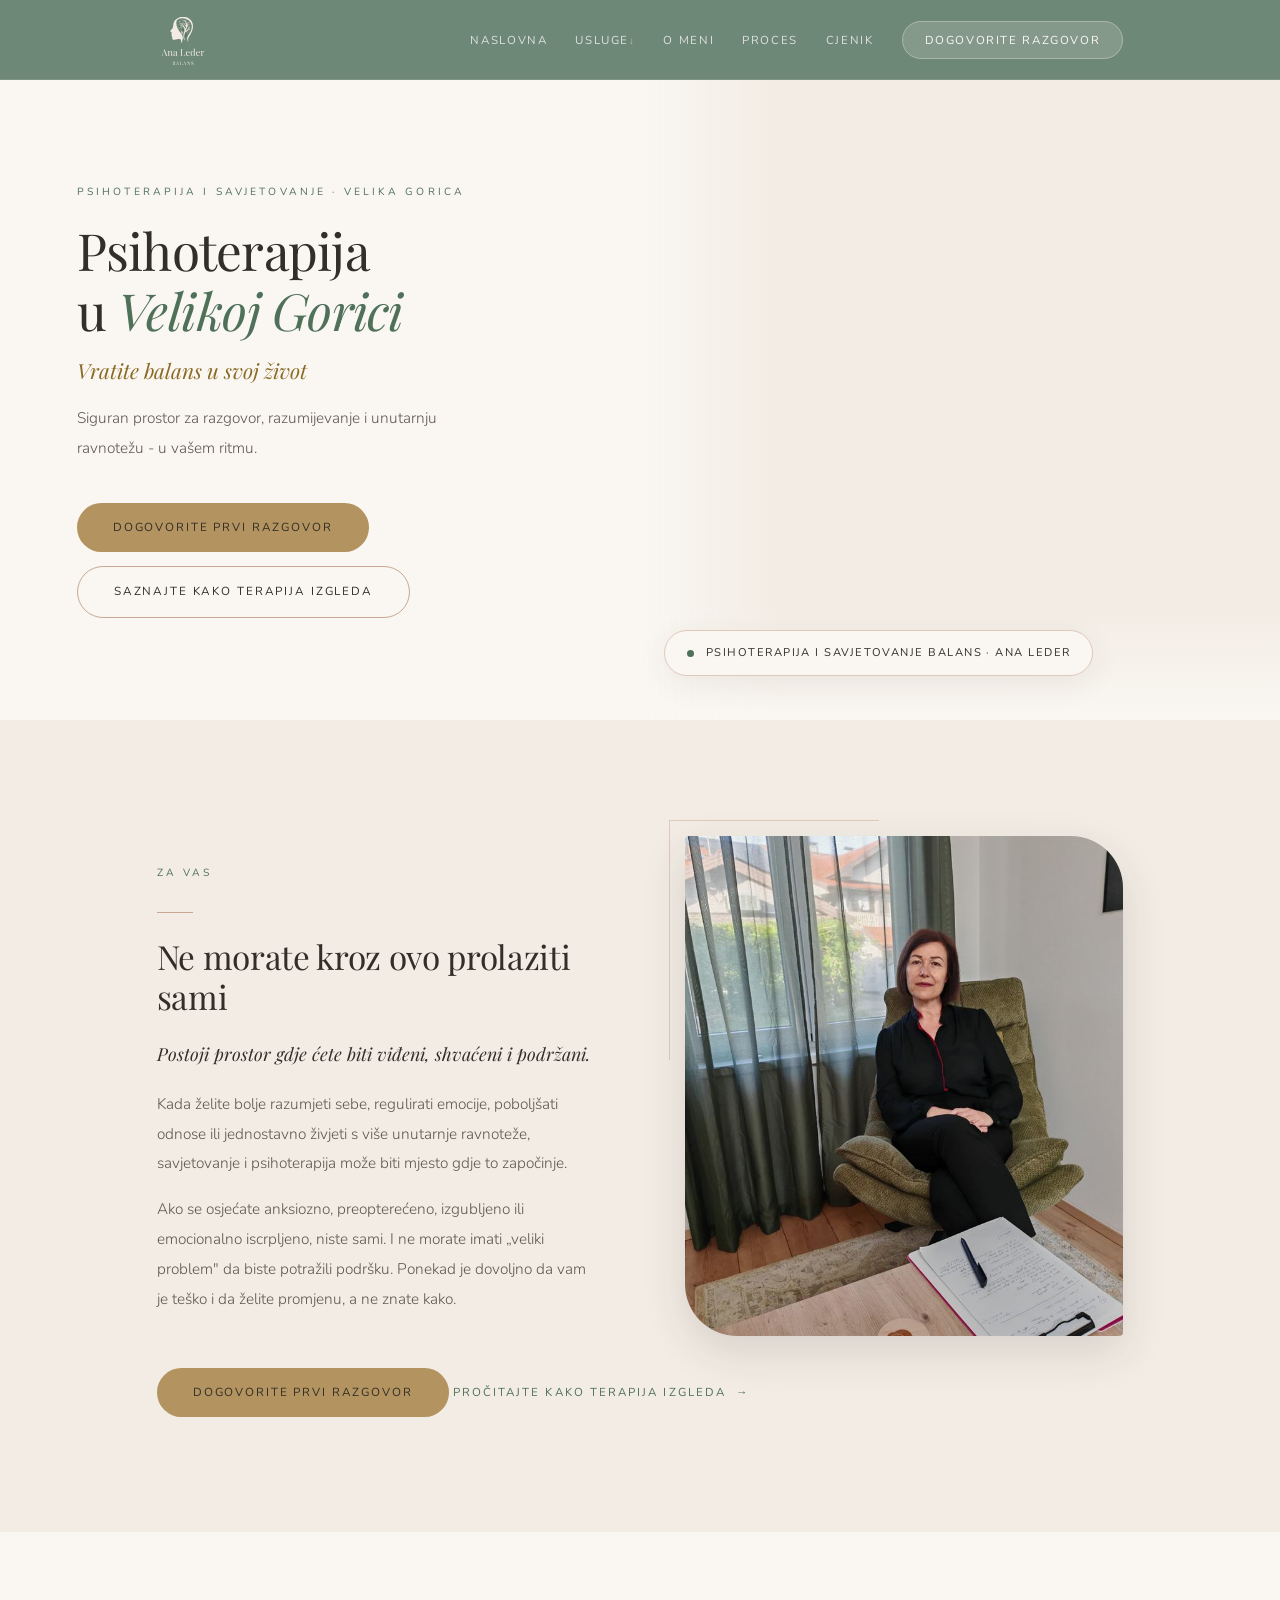
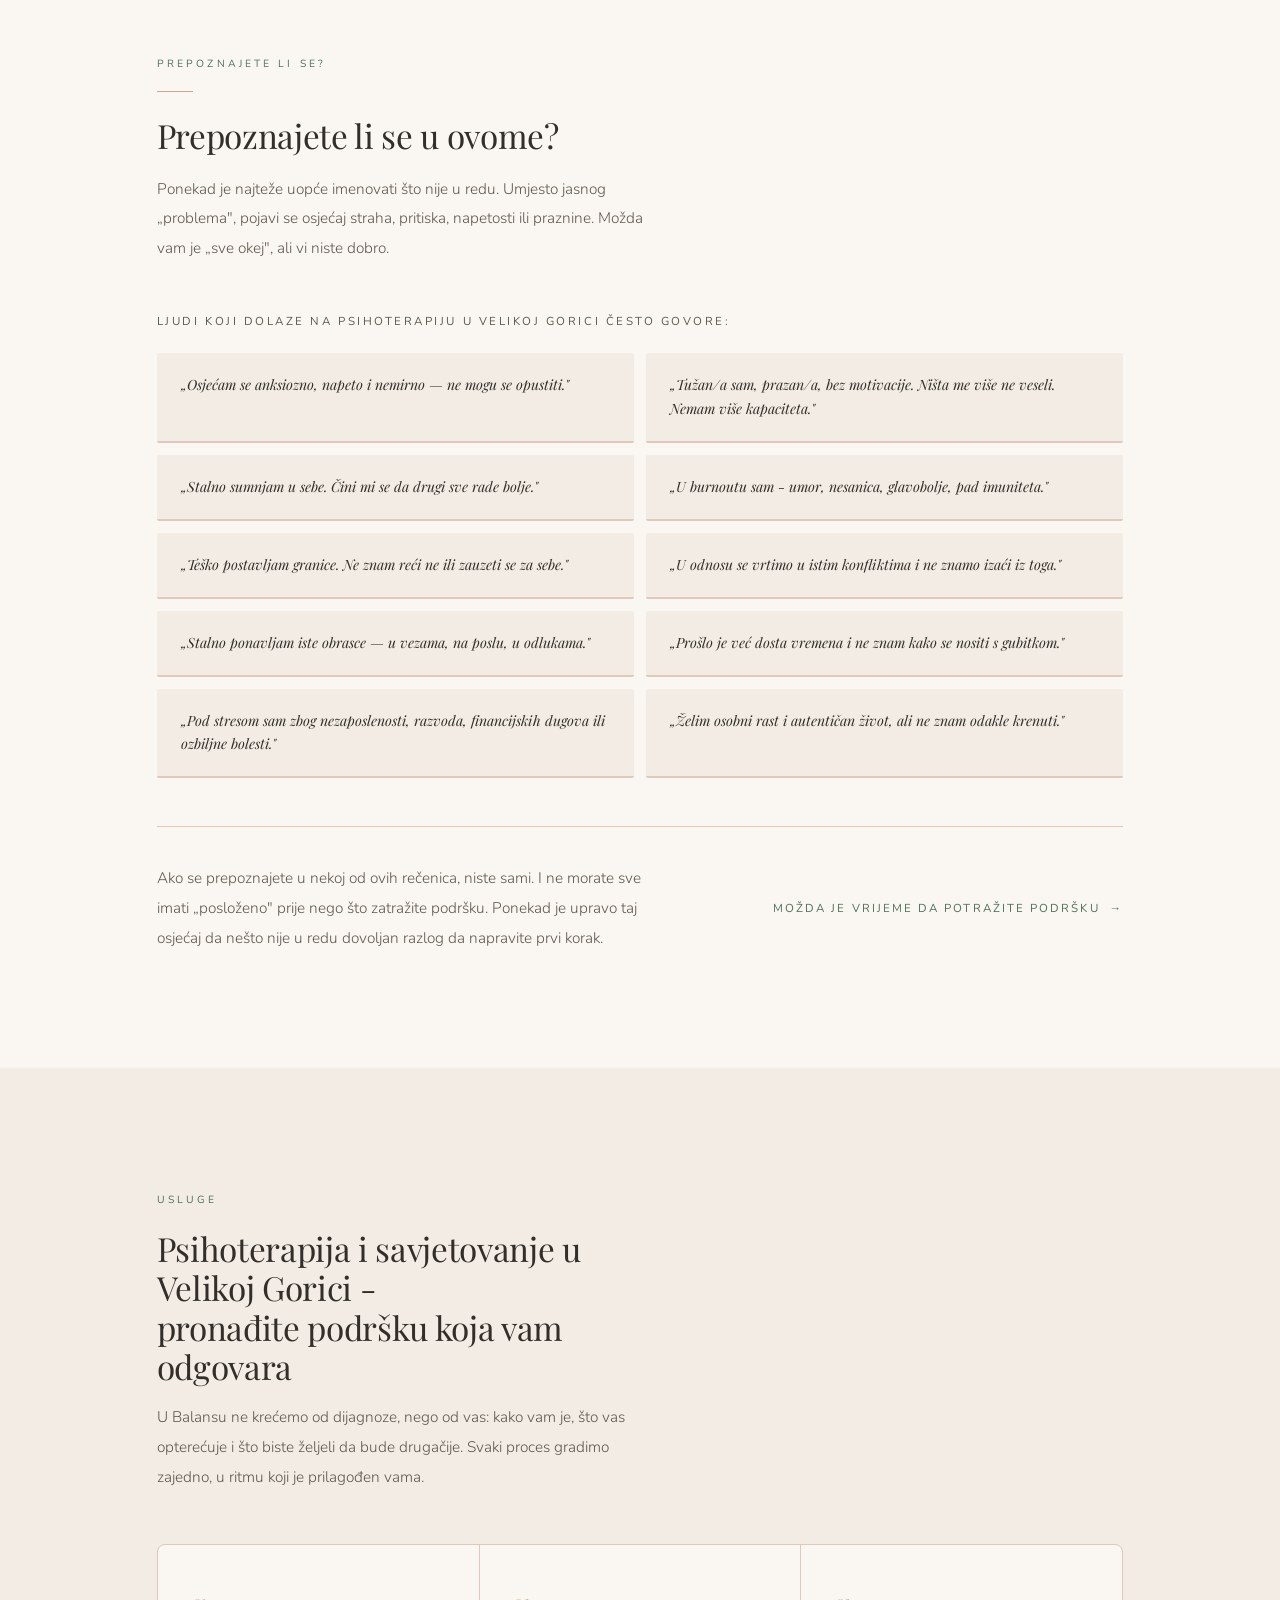
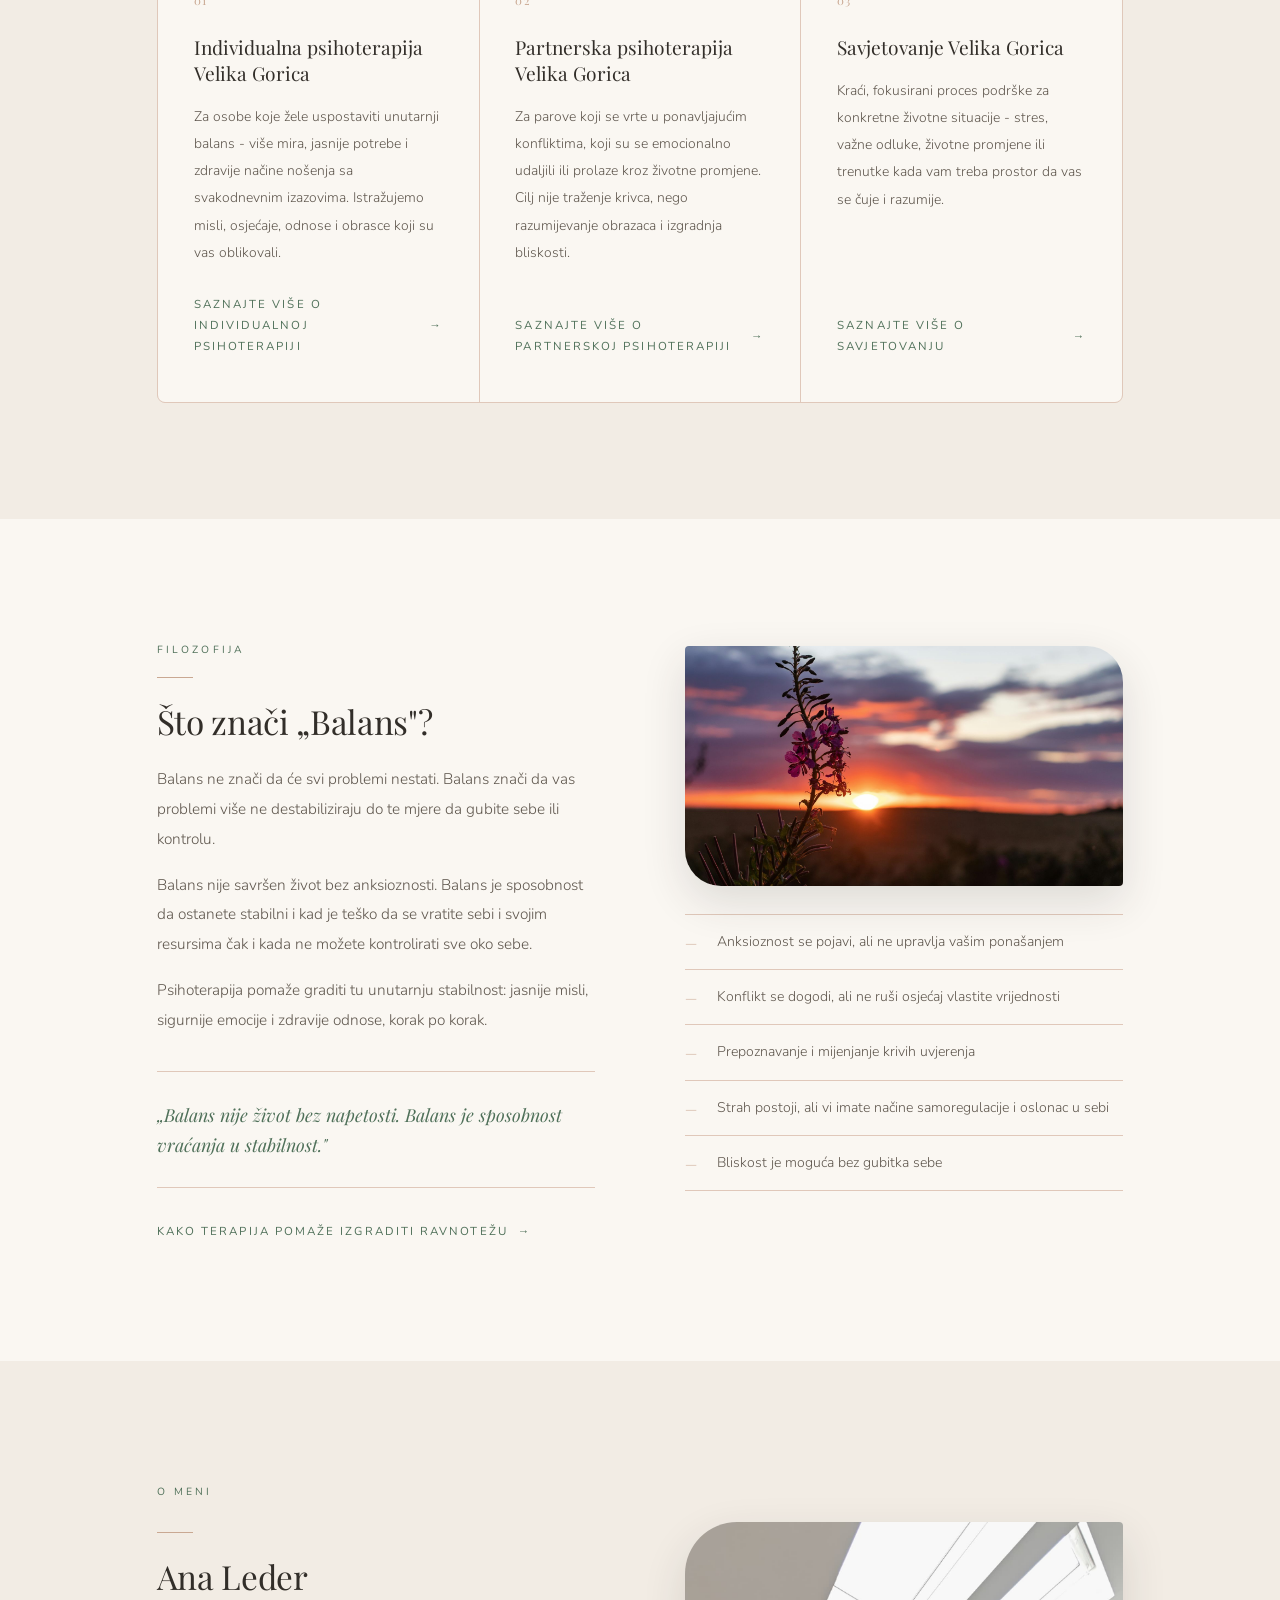
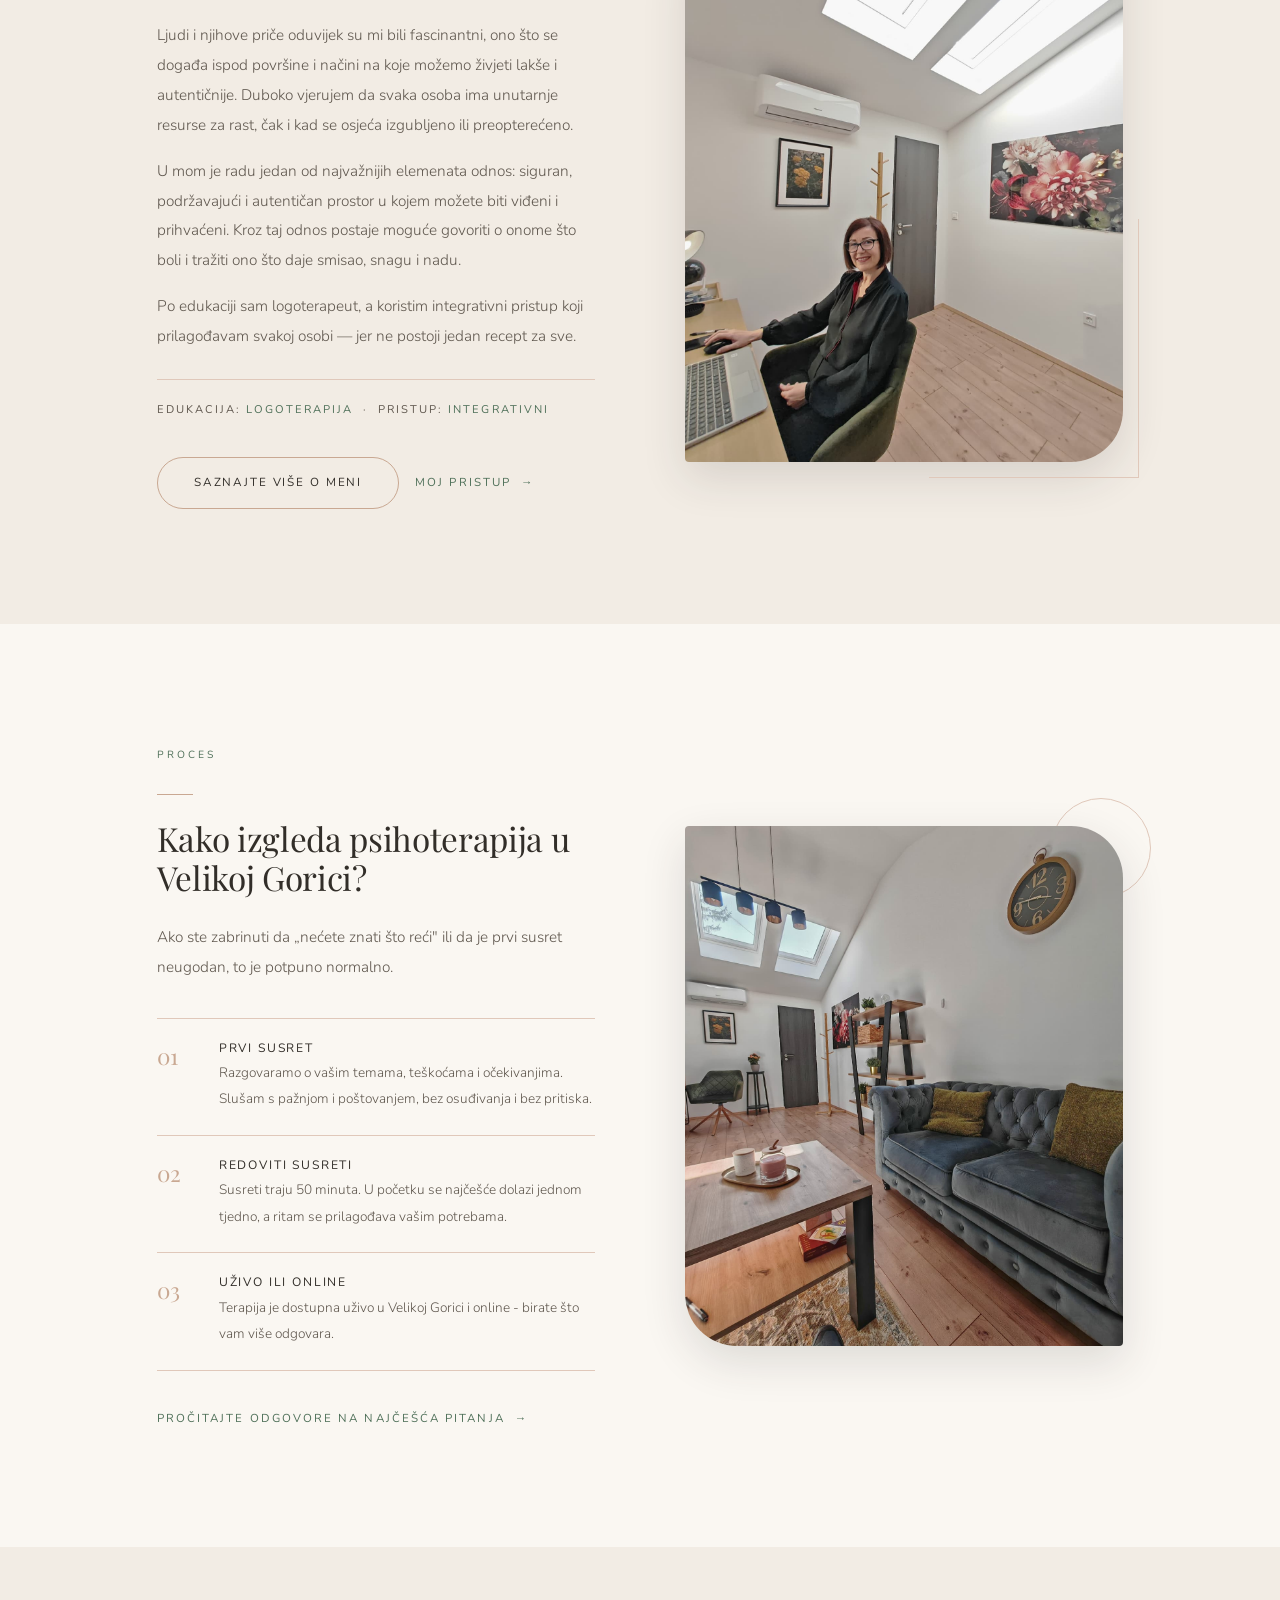
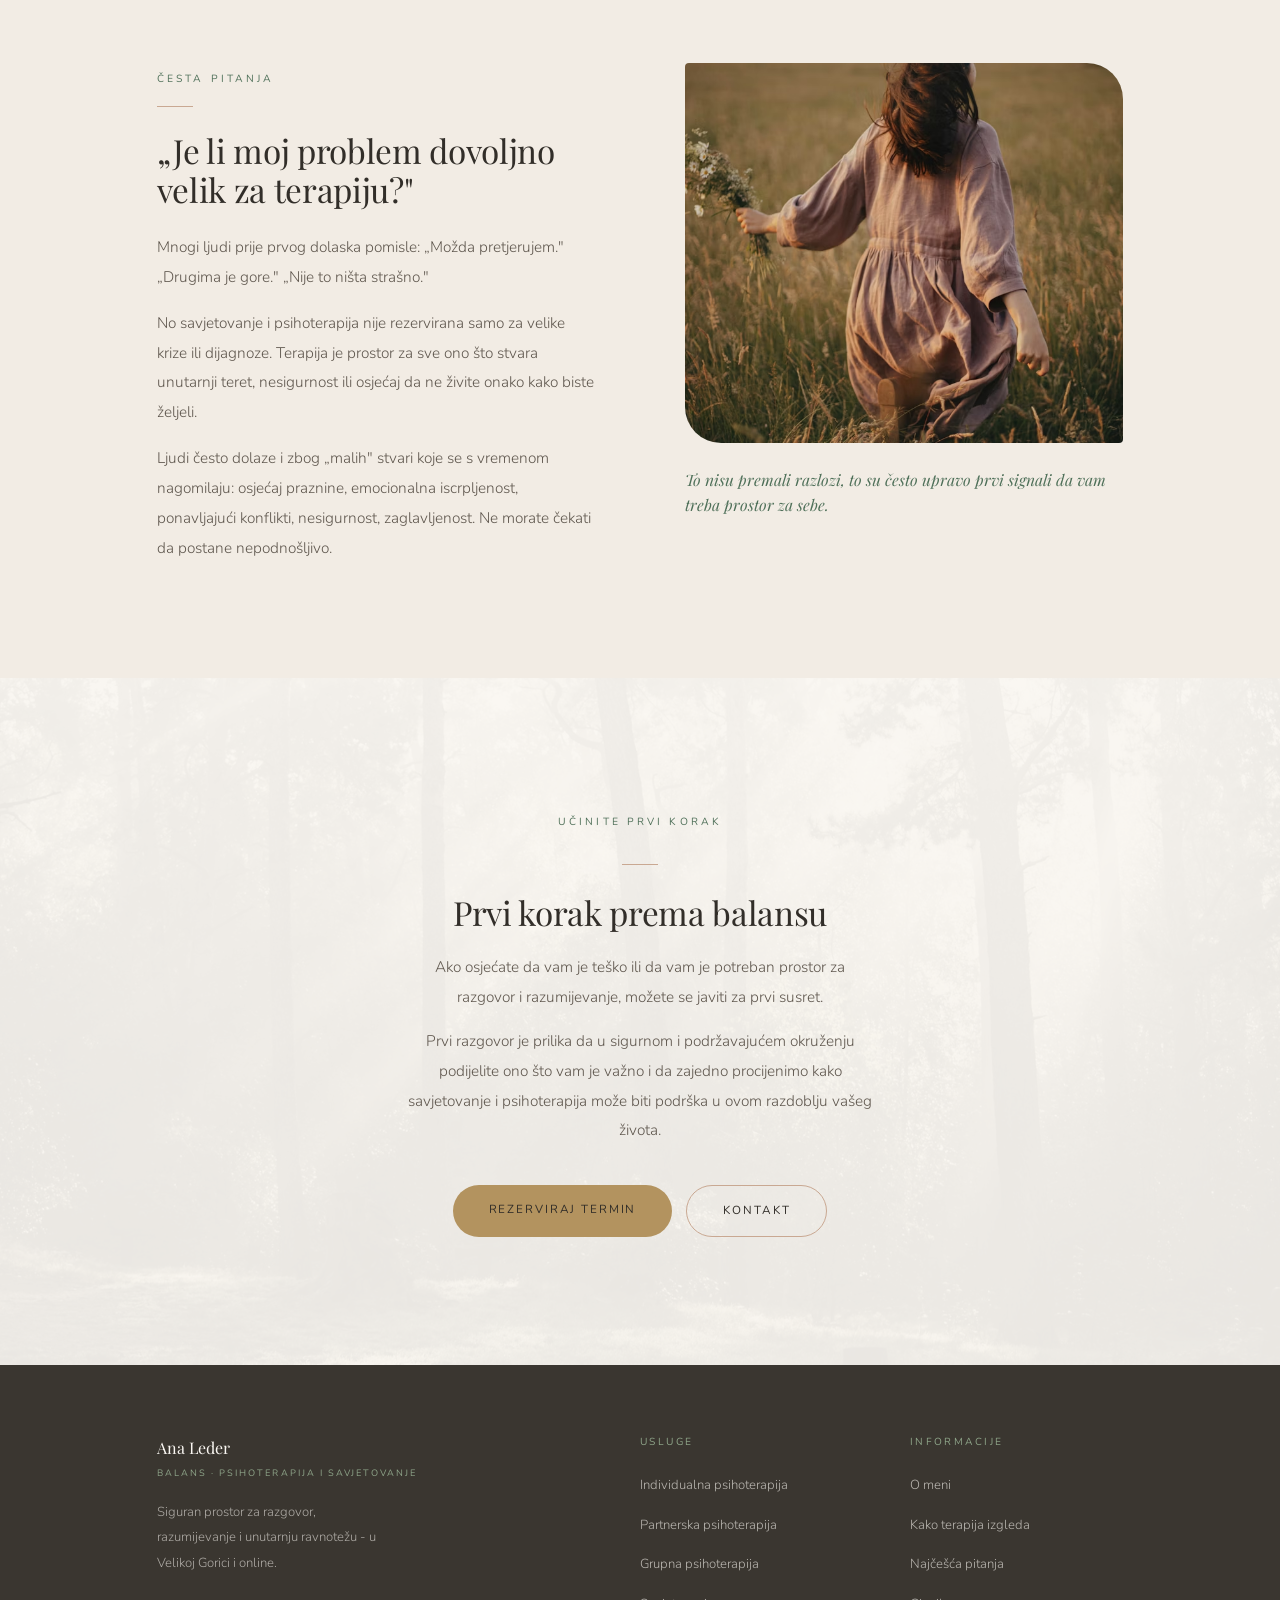
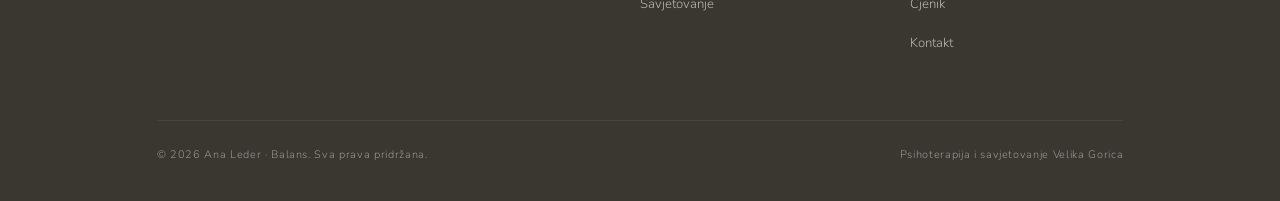
==== commit a8923987: "Grupna psihoterapija (nova stranica), edukacija za parove, sidrena cijena, sesije 50 min - Nova stra" ====
--- a/index.html
+++ b/index.html
@@ -28,7 +28,7 @@
     "email": "leder.ana@gmail.com",
     "address": {
       "@type": "PostalAddress",
-      "streetAddress": "Zagrebačka ul. 37",
+      "streetAddress": "Zagrebačka ul. 37b",
       "addressLocality": "Velika Gorica",
       "postalCode": "10410",
       "addressCountry": "HR"
@@ -43,7 +43,7 @@
     "areaServed": ["Velika Gorica", "Zagreb", "Zagrebačka županija"],
     "founder": { "@type": "Person", "name": "Ana Leder", "jobTitle": "Psihoterapeut" },
     "knowsLanguage": "hr",
-    "hasMap": "https://www.google.com/maps?q=Zagreba%C4%8Dka+ul.+37,+10410+Velika+Gorica",
+    "hasMap": "https://www.google.com/maps?q=Zagreba%C4%8Dka+ul.+37b,+10410+Velika+Gorica",
     "sameAs": "https://share.google/ae2eGjssJG3whDYxh",
     "description": "Psihoterapija i savjetovanje u Velikoj Gorici. Individualna i partnerska psihoterapija."
   }
@@ -161,25 +161,34 @@
       }
       .hero-r img {
         width: 100%; height: 100%;
-        object-fit: cover; object-position: center 20%;
-        filter: saturate(.6) brightness(.55);
+        object-fit: cover; object-position: center 30%;
+        filter: saturate(1) brightness(.9);
       }
-      /* Overlay za čitljivost teksta */
+      /* Tamni scrim odozdo — jamči visok kontrast svijetlog teksta */
       .hero-r::after {
         background:
-          linear-gradient(to bottom, rgba(242,236,228,.18) 0%, rgba(242,236,228,.72) 60%, var(--cream) 100%);
+          linear-gradient(to bottom,
+            rgba(30,28,24,.28) 0%,
+            rgba(30,28,24,.50) 42%,
+            rgba(30,28,24,.72) 72%,
+            rgba(30,28,24,.88) 100%);
       }
       .hero-badge { display: none; }
       .hero-l {
         position: relative;
         z-index: 1;
-        padding: clamp(48px,10vw,72px) clamp(24px,6vw,40px) clamp(56px,10vw,80px);
+        padding: clamp(48px,10vw,72px) clamp(24px,6vw,40px) clamp(64px,12vw,96px);
         justify-content: flex-end;
         min-height: calc(100dvh - var(--nav-h));
       }
-      .hero-l h1 { color: var(--dark); }
-      .hero-l .label { color: var(--moss); }
-      .hero-sub { color: var(--muted); }
+      .hero-l .label        { color: #cddbc8; }                /* svijetli moss */
+      .hero-l h1            { color: var(--cream); }
+      .hero-l h1 em         { color: #d7e6d3; font-style: italic; }
+      .hero-l .hero-tagline { color: #edcfa0; }                /* svijetli zlatni */
+      .hero-l .hero-sub     { color: rgba(250,247,242,.92); }
+      /* Ghost gumb — svijetli obrub na tamnoj podlozi */
+      .hero-l .btn-ghost       { border-color: rgba(250,247,242,.55); color: var(--cream); }
+      .hero-l .btn-ghost:hover { border-color: var(--cream); color: var(--cream); background: rgba(250,247,242,.12); }
     }
     @media (max-width: 600px) {
       .hero-actions { flex-direction: column; align-items: stretch; }
@@ -468,6 +477,7 @@
         <ul class="dropdown" role="list">
           <li><a href="individualna-psihoterapija.html">Individualna psihoterapija</a></li>
           <li><a href="partnerska-psihoterapija.html">Partnerska psihoterapija</a></li>
+          <li><a href="grupna-psihoterapija.html">Grupna psihoterapija</a></li>
           <li><a href="savjetovanje.html">Savjetovanje</a></li>
         </ul>
       </li>
@@ -754,7 +764,7 @@
               <span class="step-n">02</span>
               <div class="step-b">
                 <h3>Redoviti susreti</h3>
-                <p>Susreti traju 60 minuta. U početku se najčešće dolazi jednom tjedno, a ritam se prilagođava vašim potrebama.</p>
+                <p>Susreti traju 50 minuta. U početku se najčešće dolazi jednom tjedno, a ritam se prilagođava vašim potrebama.</p>
               </div>
             </div>
             <div class="step">
@@ -862,6 +872,7 @@
         <ul>
           <li><a href="individualna-psihoterapija.html">Individualna psihoterapija</a></li>
           <li><a href="partnerska-psihoterapija.html">Partnerska psihoterapija</a></li>
+          <li><a href="grupna-psihoterapija.html">Grupna psihoterapija</a></li>
           <li><a href="savjetovanje.html">Savjetovanje</a></li>
         </ul>
       </div>
